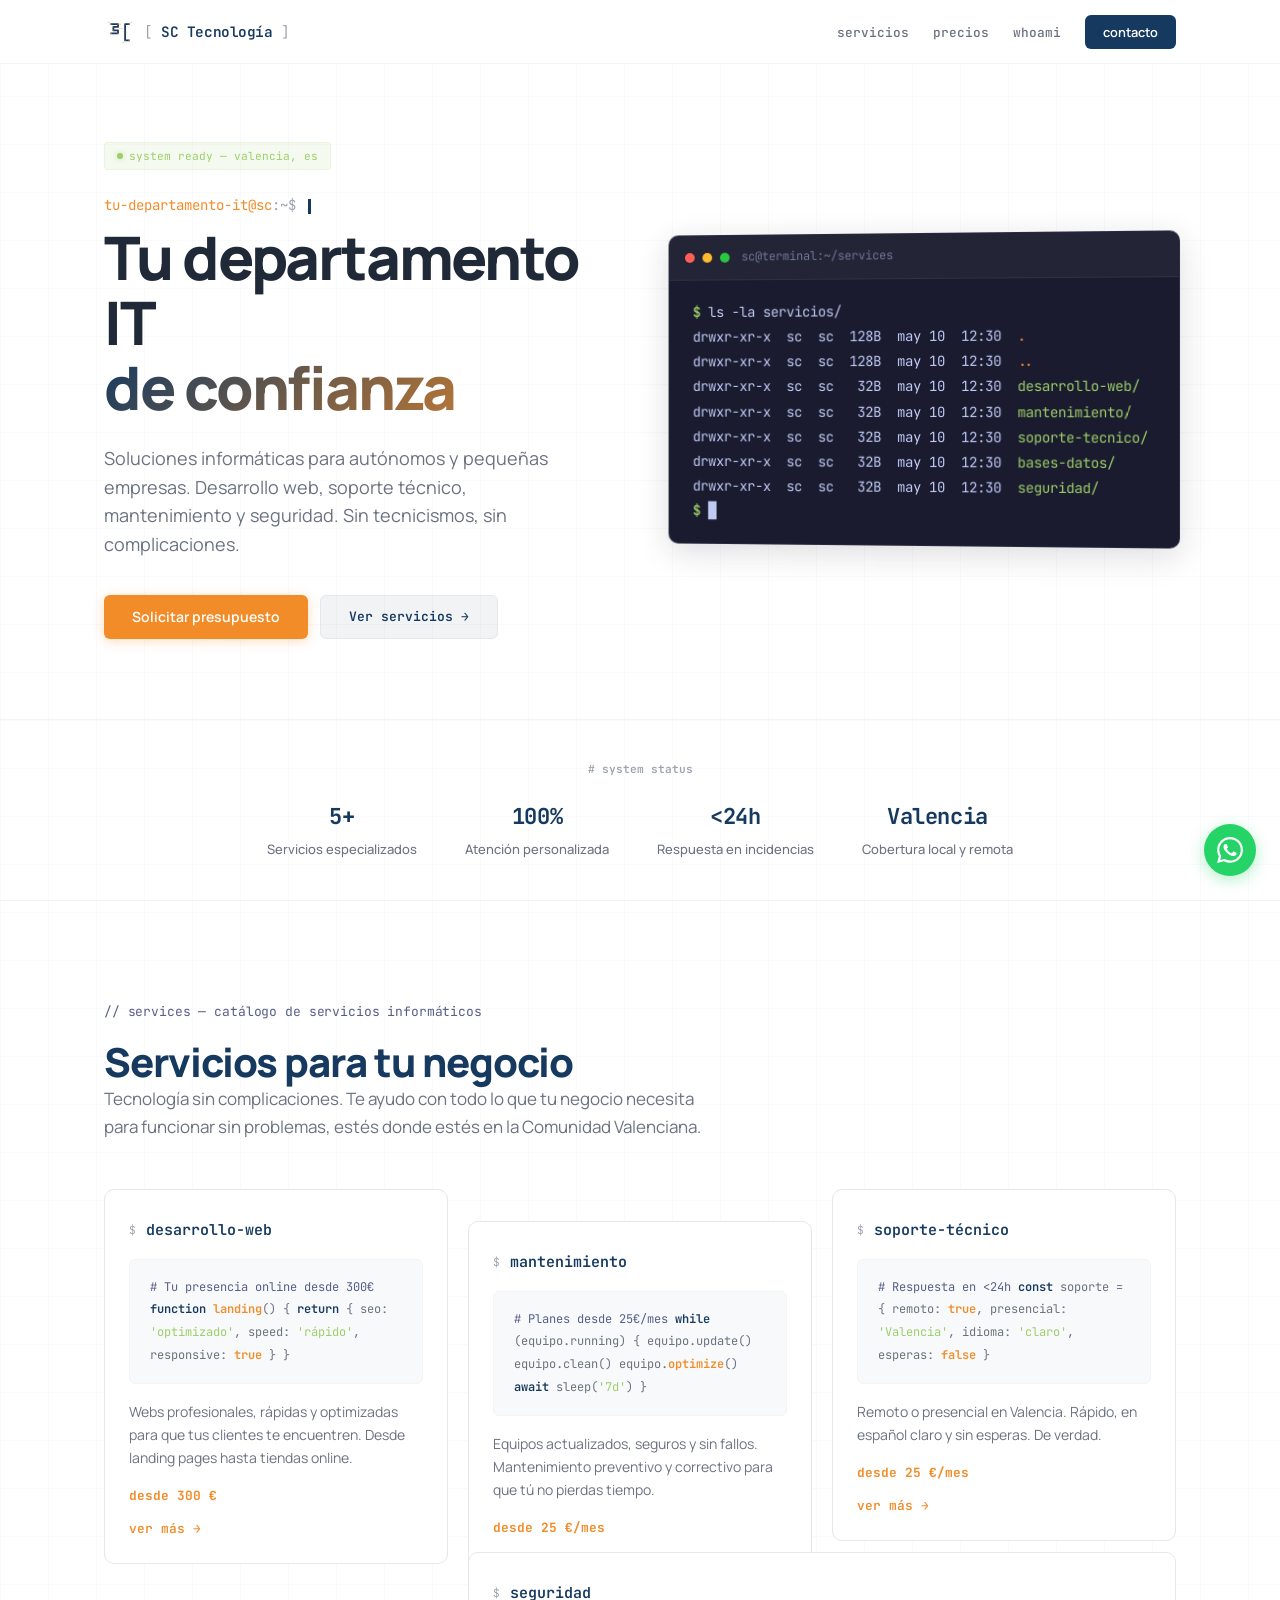
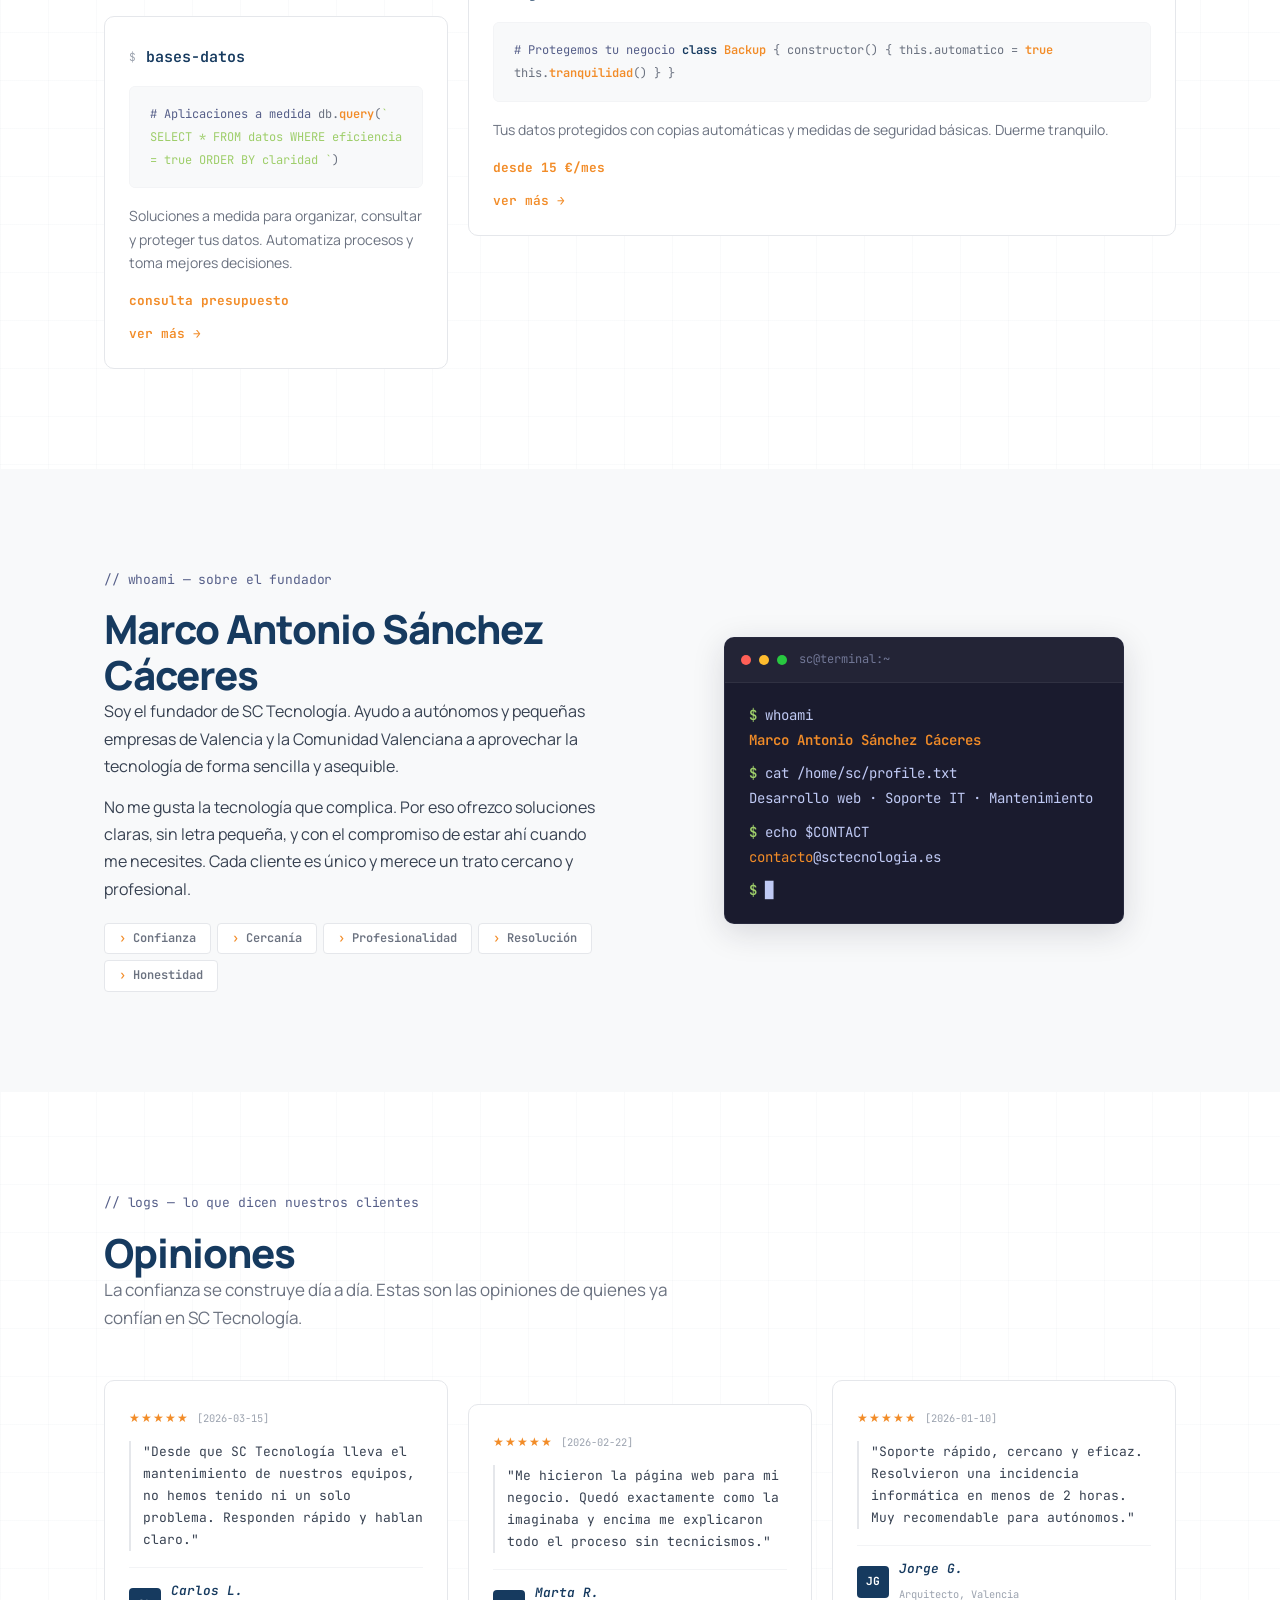
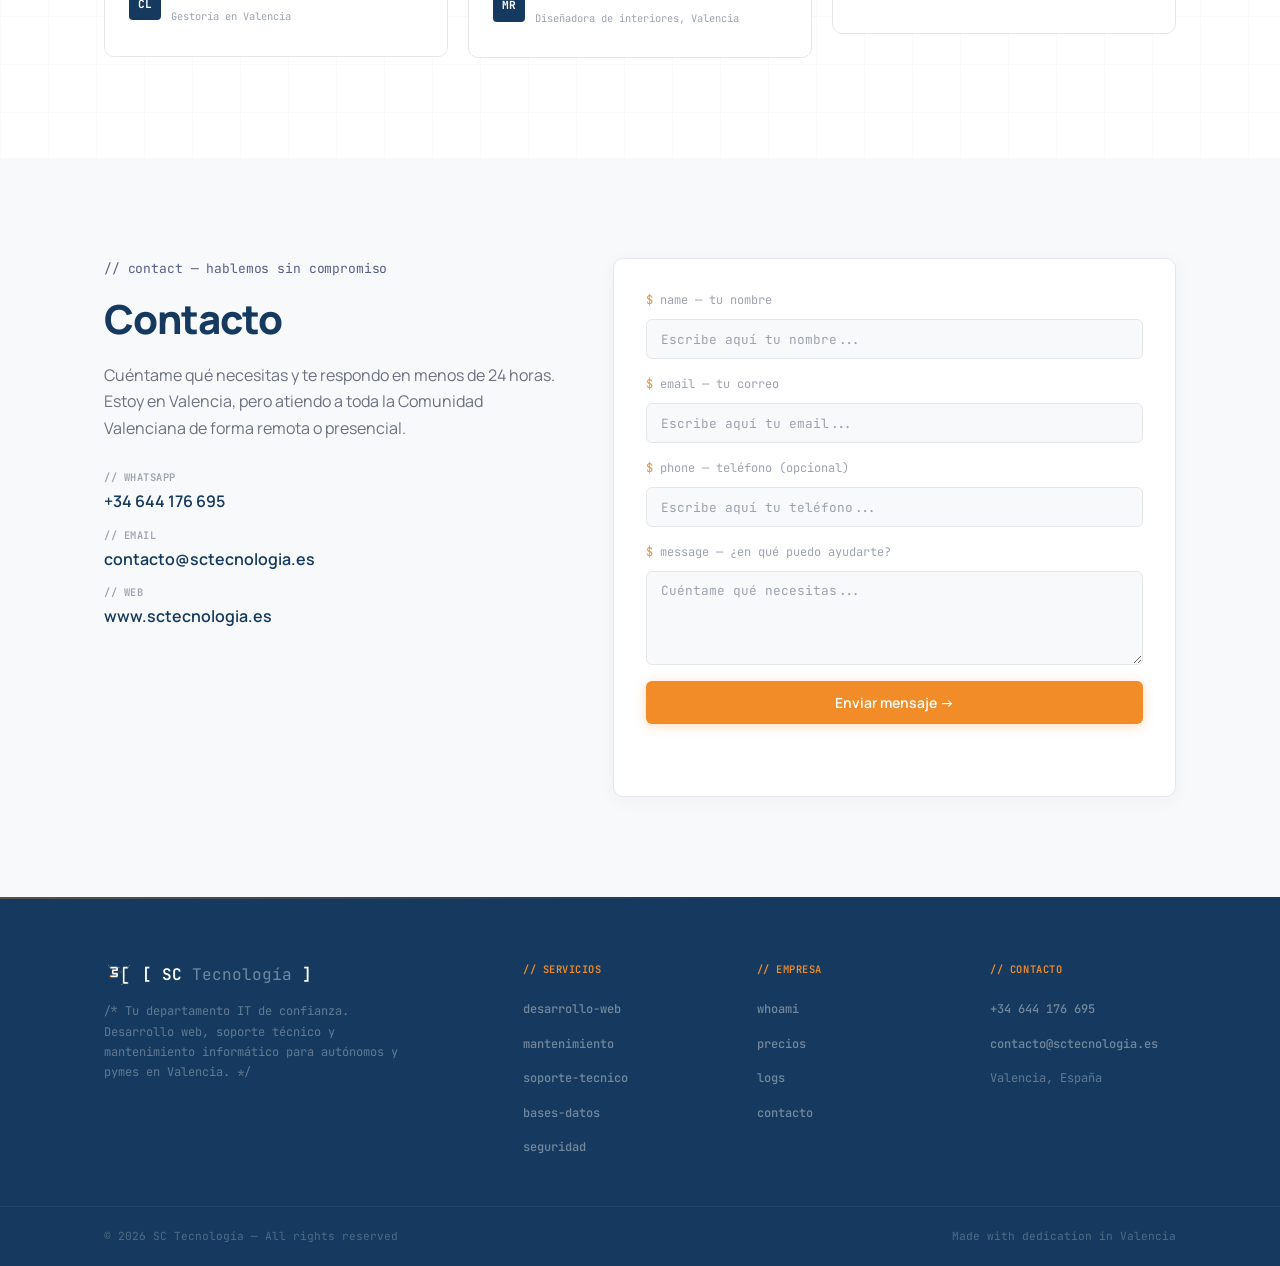
==== index.html @ ad3bc955 "Rediseño completo con estética Dev/Terminal: terminal windows, prompts, código en tarjetas, JetBrain" ====
<!DOCTYPE html>
<html lang="es">
<head>
  <meta charset="UTF-8">
  <meta name="viewport" content="width=device-width, initial-scale=1.0">
  <title>SC Tecnología — Tu departamento IT de confianza | Servicios informáticos para autónomos y pymes</title>
  <meta name="description" content="SC Tecnología: servicios informáticos para autónomos y pymes en Valencia. Desarrollo web, soporte técnico, mantenimiento informático y seguridad. Tu departamento IT de confianza.">
  <link rel="canonical" href="https://www.sctecnologia.es">

  <meta property="og:title" content="SC Tecnología — Tu departamento IT de confianza">
  <meta property="og:description" content="Servicios informáticos para autónomos y pymes en Valencia. Desarrollo web, soporte técnico, mantenimiento y seguridad.">
  <meta property="og:url" content="https://www.sctecnologia.es">
  <meta property="og:type" content="website">
  <meta property="og:locale" content="es_ES">

  <meta name="twitter:card" content="summary_large_image">
  <meta name="twitter:title" content="SC Tecnología — Tu departamento IT de confianza">
  <meta name="twitter:description" content="Servicios informáticos para autónomos y pymes en Valencia. Desarrollo web, soporte técnico, mantenimiento y seguridad.">

  <link rel="preconnect" href="https://fonts.googleapis.com">
  <link rel="preconnect" href="https://fonts.gstatic.com" crossorigin>
  <link href="https://fonts.googleapis.com/css2?family=JetBrains+Mono:wght@400;500;600;700&family=Manrope:wght@400;500;600;700;800&display=swap" rel="stylesheet">
  <link rel="icon" type="image/svg+xml" href="img/logo-icon.svg">
  <link rel="apple-touch-icon" href="img/logo-icon.svg">
  <link rel="stylesheet" href="styles.css">

  <script type="application/ld+json">
  {
    "@context": "https://schema.org",
    "@type": "LocalBusiness",
    "name": "SC Tecnología",
    "alternateName": "SC Tecnología — Tu departamento IT de confianza",
    "description": "Soluciones informáticas para autónomos y pequeñas empresas: desarrollo web, mantenimiento informático, soporte técnico, bases de datos y seguridad.",
    "url": "https://www.sctecnologia.es",
    "telephone": "+34644176695",
    "email": "contacto@sctecnologia.es",
    "image": "https://www.sctecnologia.es/img/logo.svg",
    "priceRange": "€€",
    "foundingDate": "2026",
    "founder": {
      "@type": "Person",
      "name": "Marco Antonio Sánchez Cáceres",
      "jobTitle": "Desarrollador web y consultor IT",
      "description": "Ayudo a autónomos y pequeñas empresas a aprovechar la tecnología de forma sencilla y asequible."
    },
    "address": {
      "@type": "PostalAddress",
      "addressLocality": "Valencia",
      "addressRegion": "Comunidad Valenciana",
      "addressCountry": "ES"
    },
    "areaServed": [
      { "@type": "City", "name": "Valencia" },
      { "@type": "State", "name": "Comunidad Valenciana" },
      { "@type": "Country", "name": "ES" }
    ],
    "contactPoint": [
      { "@type": "ContactPoint", "telephone": "+34644176695", "contactType": "customer service", "availableLanguage": ["Español"], "url": "https://wa.me/34644176695" },
      { "@type": "ContactPoint", "email": "contacto@sctecnologia.es", "contactType": "sales", "availableLanguage": ["Español"] }
    ],
    "hasOfferCatalog": {
      "@type": "OfferCatalog", "name": "Servicios informáticos",
      "itemListElement": [
        { "@type": "Offer", "itemOffered": { "@type": "Service", "name": "Desarrollo web", "description": "Webs profesionales, rápidas y a medida para autónomos y pymes.", "url": "https://www.sctecnologia.es/servicios/desarrollo-web/" } },
        { "@type": "Offer", "itemOffered": { "@type": "Service", "name": "Mantenimiento informático", "description": "Equipos actualizados, seguros y sin fallos. Mantenimiento preventivo y correctivo.", "url": "https://www.sctecnologia.es/servicios/mantenimiento-informatico/" } },
        { "@type": "Offer", "itemOffered": { "@type": "Service", "name": "Soporte técnico", "description": "Remoto o presencial en Valencia. Rápido, cercano y sin tecnicismos.", "url": "https://www.sctecnologia.es/servicios/soporte-tecnico/" } },
        { "@type": "Offer", "itemOffered": { "@type": "Service", "name": "Bases de datos y aplicaciones web", "description": "Soluciones a medida para gestionar tus datos de forma eficiente.", "url": "https://www.sctecnologia.es/servicios/bases-datos-aplicaciones/" } },
        { "@type": "Offer", "itemOffered": { "@type": "Service", "name": "Seguridad y copias de seguridad", "description": "Tus datos protegidos con copias automáticas y seguridad informática básica.", "url": "https://www.sctecnologia.es/servicios/seguridad-copias-seguridad/" } }
      ]
    },
    "sameAs": [ "https://wa.me/34644176695" ]
  }
  </script>
</head>
<body>

  <header class="header" role="banner">
    <div class="container header-inner">
      <a href="." class="logo" aria-label="SC Tecnología — Ir al inicio">
        <img src="img/logo-icon.svg" alt="" class="logo-img" aria-hidden="true">
        <span class="logo-text"><span class="logo-bracket">[</span> SC Tecnología <span class="logo-bracket">]</span></span>
      </a>
      <nav class="nav" id="nav" role="navigation" aria-label="Navegación principal">
        <ul class="nav-list">
          <li><a href="#servicios" class="nav-link">servicios</a></li>
          <li><a href="precios/" class="nav-link">precios</a></li>
          <li><a href="#sobre-mi" class="nav-link">whoami</a></li>
          <li><a href="#contacto" class="nav-link nav-cta">contacto</a></li>
        </ul>
      </nav>
      <button class="menu-toggle" id="menuToggle" aria-label="Abrir menú" aria-expanded="false">
        <span></span><span></span><span></span>
      </button>
    </div>
  </header>

  <main>
    <section class="hero" aria-labelledby="hero-title">
      <div class="container hero-inner">
        <div class="hero-content">
          <span class="hero-badge">system ready — valencia, es</span>
          <p class="hero-prompt"><span class="hero-prompt-path">tu-departamento-it@sc</span>:~$ <span class="hero-cursor"></span></p>
          <h1 class="hero-title" id="hero-title">
            <span class="hero-line">Tu departamento IT</span>
            <span class="hero-line hero-line--accent">de confianza</span>
          </h1>
          <p class="hero-subtitle">Soluciones informáticas para autónomos y pequeñas empresas. Desarrollo web, soporte técnico, mantenimiento y seguridad. Sin tecnicismos, sin complicaciones.</p>
          <div class="hero-actions">
            <a href="#contacto" class="btn btn-primary">Solicitar presupuesto</a>
            <a href="#servicios" class="btn btn-code">Ver servicios →</a>
          </div>
        </div>
        <div class="hero-terminal terminal-window" aria-hidden="true">
          <div class="terminal-header">
            <span class="terminal-dot terminal-dot--red"></span>
            <span class="terminal-dot terminal-dot--yellow"></span>
            <span class="terminal-dot terminal-dot--green"></span>
            <span class="terminal-title">sc@terminal:~/services</span>
          </div>
          <div class="terminal-body">
            <span class="terminal-line terminal-line--prompt">ls -la servicios/</span>
            <span class="terminal-line">drwxr-xr-x  sc  sc  128B  may 10  12:30  <span style="color:var(--color-accent)">.</span></span>
            <span class="terminal-line">drwxr-xr-x  sc  sc  128B  may 10  12:30  <span style="color:var(--color-accent)">..</span></span>
            <span class="terminal-line">drwxr-xr-x  sc  sc   32B  may 10  12:30  <span style="color:var(--color-terminal-green)">desarrollo-web/</span></span>
            <span class="terminal-line">drwxr-xr-x  sc  sc   32B  may 10  12:30  <span style="color:var(--color-terminal-green)">mantenimiento/</span></span>
            <span class="terminal-line">drwxr-xr-x  sc  sc   32B  may 10  12:30  <span style="color:var(--color-terminal-green)">soporte-tecnico/</span></span>
            <span class="terminal-line">drwxr-xr-x  sc  sc   32B  may 10  12:30  <span style="color:var(--color-terminal-green)">bases-datos/</span></span>
            <span class="terminal-line">drwxr-xr-x  sc  sc   32B  may 10  12:30  <span style="color:var(--color-terminal-green)">seguridad/</span></span>
            <span class="terminal-line terminal-line--prompt"><span class="terminal-cursor"></span></span>
          </div>
        </div>
      </div>
    </section>

    <section class="trusted" aria-label="Estadísticas de SC Tecnología">
      <div class="container">
        <p class="trusted-label">system status</p>
        <div class="trusted-grid">
          <div class="trusted-item">
            <span class="trusted-number">5+</span>
            <span class="trusted-text">Servicios especializados</span>
          </div>
          <div class="trusted-item">
            <span class="trusted-number">100%</span>
            <span class="trusted-text">Atención personalizada</span>
          </div>
          <div class="trusted-item">
            <span class="trusted-number">&lt;24h</span>
            <span class="trusted-text">Respuesta en incidencias</span>
          </div>
          <div class="trusted-item">
            <span class="trusted-number">Valencia</span>
            <span class="trusted-text">Cobertura local y remota</span>
          </div>
        </div>
      </div>
    </section>

    <section class="services" id="servicios" aria-labelledby="services-title">
      <div class="container">
        <div class="section-header">
          <span class="code-comment">services — catálogo de servicios informáticos</span>
          <h2 class="section-title" id="services-title">Servicios para tu negocio</h2>
          <p class="section-desc">Tecnología sin complicaciones. Te ayudo con todo lo que tu negocio necesita para funcionar sin problemas, estés donde estés en la Comunidad Valenciana.</p>
        </div>
        <div class="services-grid">

          <article class="service-card">
            <div class="service-header">
              <span class="service-prompt">$</span>
              <h3 class="service-title">desarrollo-web</h3>
            </div>
            <div class="service-code-block">
              <span class="cm"># Tu presencia online desde 300€</span>
              <span><span class="kw">function</span> <span class="hl">landing</span>() {</span>
              <span>  <span class="kw">return</span> {</span>
              <span>    seo: <span class="str">'optimizado'</span>,</span>
              <span>    speed: <span class="str">'rápido'</span>,</span>
              <span>    responsive: <span class="hl">true</span></span>
              <span>  }</span>
              <span>}</span>
            </div>
            <p class="service-desc">Webs profesionales, rápidas y optimizadas para que tus clientes te encuentren. Desde landing pages hasta tiendas online.</p>
            <p class="service-price">desde 300 €</p>
            <a href="servicios/desarrollo-web/" class="service-link">ver más →</a>
          </article>

          <article class="service-card">
            <div class="service-header">
              <span class="service-prompt">$</span>
              <h3 class="service-title">mantenimiento</h3>
            </div>
            <div class="service-code-block">
              <span class="cm"># Planes desde 25€/mes</span>
              <span><span class="kw">while</span> (equipo.running) {</span>
              <span>  equipo.update()</span>
              <span>  equipo.clean()</span>
              <span>  equipo.<span class="hl">optimize</span>()</span>
              <span>  <span class="kw">await</span> sleep(<span class="str">'7d'</span>)</span>
              <span>}</span>
            </div>
            <p class="service-desc">Equipos actualizados, seguros y sin fallos. Mantenimiento preventivo y correctivo para que tú no pierdas tiempo.</p>
            <p class="service-price">desde 25 €/mes</p>
            <a href="servicios/mantenimiento-informatico/" class="service-link">ver más →</a>
          </article>

          <article class="service-card">
            <div class="service-header">
              <span class="service-prompt">$</span>
              <h3 class="service-title">soporte-técnico</h3>
            </div>
            <div class="service-code-block">
              <span class="cm"># Respuesta en &lt;24h</span>
              <span><span class="kw">const</span> soporte = {</span>
              <span>  remoto: <span class="hl">true</span>,</span>
              <span>  presencial: <span class="str">'Valencia'</span>,</span>
              <span>  idioma: <span class="str">'claro'</span>,</span>
              <span>  esperas: <span class="hl">false</span></span>
              <span>}</span>
            </div>
            <p class="service-desc">Remoto o presencial en Valencia. Rápido, en español claro y sin esperas. De verdad.</p>
            <p class="service-price">desde 25 €/mes</p>
            <a href="servicios/soporte-tecnico/" class="service-link">ver más →</a>
          </article>

          <article class="service-card">
            <div class="service-header">
              <span class="service-prompt">$</span>
              <h3 class="service-title">bases-datos</h3>
            </div>
            <div class="service-code-block">
              <span class="cm"># Aplicaciones a medida</span>
              <span>db.<span class="hl">query</span>(<span class="str">`</span></span>
              <span><span class="str">  SELECT * FROM datos</span></span>
              <span><span class="str">  WHERE eficiencia = true</span></span>
              <span><span class="str">  ORDER BY claridad</span></span>
              <span><span class="str">`</span>)</span>
            </div>
            <p class="service-desc">Soluciones a medida para organizar, consultar y proteger tus datos. Automatiza procesos y toma mejores decisiones.</p>
            <p class="service-price">consulta presupuesto</p>
            <a href="servicios/bases-datos-aplicaciones/" class="service-link">ver más →</a>
          </article>

          <article class="service-card">
            <div class="service-header">
              <span class="service-prompt">$</span>
              <h3 class="service-title">seguridad</h3>
            </div>
            <div class="service-code-block">
              <span class="cm"># Protegemos tu negocio</span>
              <span><span class="kw">class</span> <span class="hl">Backup</span> {</span>
              <span>  constructor() {</span>
              <span>    this.automatico = <span class="hl">true</span></span>
              <span>    this.<span class="hl">tranquilidad</span>()</span>
              <span>  }</span>
              <span>}</span>
            </div>
            <p class="service-desc">Tus datos protegidos con copias automáticas y medidas de seguridad básicas. Duerme tranquilo.</p>
            <p class="service-price">desde 15 €/mes</p>
            <a href="servicios/seguridad-copias-seguridad/" class="service-link">ver más →</a>
          </article>

        </div>
      </div>
    </section>

    <section class="about" id="sobre-mi" aria-labelledby="about-title">
      <div class="container about-inner">
        <div class="about-content">
          <span class="code-comment">whoami — sobre el fundador</span>
          <h2 class="section-title" id="about-title">Marco Antonio Sánchez Cáceres</h2>
          <p class="about-text">
            Soy el fundador de SC Tecnología. Ayudo a autónomos y pequeñas empresas de Valencia y la Comunidad Valenciana a aprovechar la tecnología de forma sencilla y asequible.
          </p>
          <p class="about-text">
            No me gusta la tecnología que complica. Por eso ofrezco soluciones claras, sin letra pequeña, y con el compromiso de estar ahí cuando me necesites. Cada cliente es único y merece un trato cercano y profesional.
          </p>
          <ul class="about-values">
            <li>Confianza</li>
            <li>Cercanía</li>
            <li>Profesionalidad</li>
            <li>Resolución</li>
            <li>Honestidad</li>
          </ul>
        </div>
        <div class="about-terminal terminal-window" aria-hidden="true">
          <div class="terminal-header">
            <span class="terminal-dot terminal-dot--red"></span>
            <span class="terminal-dot terminal-dot--yellow"></span>
            <span class="terminal-dot terminal-dot--green"></span>
            <span class="terminal-title">sc@terminal:~</span>
          </div>
          <div class="terminal-body">
            <span class="terminal-line terminal-line--prompt">whoami</span>
            <span class="terminal-line terminal-line--highlight">Marco Antonio Sánchez Cáceres</span>
            <span class="terminal-line" style="margin-top:8px;"></span>
            <span class="terminal-line terminal-line--prompt">cat /home/sc/profile.txt</span>
            <span class="terminal-line">Desarrollo web · Soporte IT · Mantenimiento</span>
            <span class="terminal-line" style="margin-top:8px;"></span>
            <span class="terminal-line terminal-line--prompt">echo $CONTACT</span>
            <span class="terminal-line"><span style="color:var(--color-accent)">contacto</span>@sctecnologia.es</span>
            <span class="terminal-line" style="margin-top:8px;"></span>
            <span class="terminal-line terminal-line--prompt"><span class="terminal-cursor"></span></span>
          </div>
        </div>
      </div>
    </section>

    <section class="testimonios" id="testimonios" aria-labelledby="testimonios-title">
      <div class="container">
        <div class="section-header">
          <span class="code-comment">logs — lo que dicen nuestros clientes</span>
          <h2 class="section-title" id="testimonios-title">Opiniones</h2>
          <p class="section-desc">La confianza se construye día a día. Estas son las opiniones de quienes ya confían en SC Tecnología.</p>
        </div>
        <div class="testimonios-grid">
          <blockquote class="testimonio-card">
            <div class="testimonio-meta">
              <span class="testimonio-stars">★★★★★</span>
              <span class="testimonio-timestamp">[2026-03-15]</span>
            </div>
            <p class="testimonio-text">"Desde que SC Tecnología lleva el mantenimiento de nuestros equipos, no hemos tenido ni un solo problema. Responden rápido y hablan claro."</p>
            <footer class="testimonio-author">
              <div class="testimonio-avatar">CL</div>
              <div>
                <cite class="testimonio-name">Carlos L.</cite>
                <span class="testimonio-business">Gestoría en Valencia</span>
              </div>
            </footer>
          </blockquote>
          <blockquote class="testimonio-card">
            <div class="testimonio-meta">
              <span class="testimonio-stars">★★★★★</span>
              <span class="testimonio-timestamp">[2026-02-22]</span>
            </div>
            <p class="testimonio-text">"Me hicieron la página web para mi negocio. Quedó exactamente como la imaginaba y encima me explicaron todo el proceso sin tecnicismos."</p>
            <footer class="testimonio-author">
              <div class="testimonio-avatar">MR</div>
              <div>
                <cite class="testimonio-name">Marta R.</cite>
                <span class="testimonio-business">Diseñadora de interiores, Valencia</span>
              </div>
            </footer>
          </blockquote>
          <blockquote class="testimonio-card">
            <div class="testimonio-meta">
              <span class="testimonio-stars">★★★★★</span>
              <span class="testimonio-timestamp">[2026-01-10]</span>
            </div>
            <p class="testimonio-text">"Soporte rápido, cercano y eficaz. Resolvieron una incidencia informática en menos de 2 horas. Muy recomendable para autónomos."</p>
            <footer class="testimonio-author">
              <div class="testimonio-avatar">JG</div>
              <div>
                <cite class="testimonio-name">Jorge G.</cite>
                <span class="testimonio-business">Arquitecto, Valencia</span>
              </div>
            </footer>
          </blockquote>
        </div>
      </div>
    </section>

    <section class="contact" id="contacto" aria-labelledby="contact-title">
      <div class="container contact-inner">
        <div class="contact-info">
          <span class="code-comment">contact — hablemos sin compromiso</span>
          <h2 class="section-title" id="contact-title">Contacto</h2>
          <p class="contact-desc">Cuéntame qué necesitas y te respondo en menos de 24 horas. Estoy en Valencia, pero atiendo a toda la Comunidad Valenciana de forma remota o presencial.</p>
          <div class="contact-details">
            <div class="contact-detail-item">
              <strong>// whatsapp</strong>
              <a href="https://wa.me/34644176695" target="_blank" rel="noopener">+34 644 176 695</a>
            </div>
            <div class="contact-detail-item">
              <strong>// email</strong>
              <a href="mailto:contacto@sctecnologia.es">contacto@sctecnologia.es</a>
            </div>
            <div class="contact-detail-item">
              <strong>// web</strong>
              <a href="https://www.sctecnologia.es">www.sctecnologia.es</a>
            </div>
          </div>
        </div>
        <form class="contact-form" id="contactForm" aria-label="Formulario de contacto">
          <div class="form-group">
            <label for="name" class="form-label-code">name — tu nombre</label>
            <input type="text" id="name" name="name" required placeholder="Escribe aquí tu nombre..." autocomplete="name">
          </div>
          <div class="form-group">
            <label for="email" class="form-label-code">email — tu correo</label>
            <input type="email" id="email" name="email" required placeholder="Escribe aquí tu email..." autocomplete="email">
          </div>
          <div class="form-group">
            <label for="phone" class="form-label-code">phone — teléfono (opcional)</label>
            <input type="tel" id="phone" name="phone" placeholder="Escribe aquí tu teléfono..." autocomplete="tel">
          </div>
          <div class="form-group">
            <label for="message" class="form-label-code">message — ¿en qué puedo ayudarte?</label>
            <textarea id="message" name="message" rows="4" required placeholder="Cuéntame qué necesitas..."></textarea>
          </div>
          <button type="submit" class="btn btn-primary btn-block">Enviar mensaje →</button>
          <p class="form-feedback" id="formFeedback" aria-live="polite"></p>
        </form>
      </div>
    </section>
  </main>

  <footer class="footer" role="contentinfo">
    <div class="container">
      <div class="footer-grid">
        <div class="footer-brand">
          <a href="." class="footer-logo">
            <img src="img/logo-icon-white.svg" alt="SC Tecnología" class="footer-logo-img">
            <span>[ SC <span class="footer-logo-light">Tecnología</span> ]</span>
          </a>
          <p class="footer-desc">/* Tu departamento IT de confianza. Desarrollo web, soporte técnico y mantenimiento informático para autónomos y pymes en Valencia. */</p>
        </div>
        <div class="footer-links">
          <h4 class="footer-heading">// servicios</h4>
          <ul>
            <li><a href="servicios/desarrollo-web/">desarrollo-web</a></li>
            <li><a href="servicios/mantenimiento-informatico/">mantenimiento</a></li>
            <li><a href="servicios/soporte-tecnico/">soporte-tecnico</a></li>
            <li><a href="servicios/bases-datos-aplicaciones/">bases-datos</a></li>
            <li><a href="servicios/seguridad-copias-seguridad/">seguridad</a></li>
          </ul>
        </div>
        <div class="footer-links">
          <h4 class="footer-heading">// empresa</h4>
          <ul>
            <li><a href="#sobre-mi">whoami</a></li>
            <li><a href="precios/">precios</a></li>
            <li><a href="#testimonios">logs</a></li>
            <li><a href="#contacto">contacto</a></li>
          </ul>
        </div>
        <div class="footer-contact">
          <h4 class="footer-heading">// contacto</h4>
          <ul>
            <li><a href="https://wa.me/34644176695" target="_blank" rel="noopener">+34 644 176 695</a></li>
            <li><a href="mailto:contacto@sctecnologia.es">contacto@sctecnologia.es</a></li>
            <li><span>Valencia, España</span></li>
          </ul>
        </div>
      </div>
    </div>
    <div class="footer-bottom">
      <div class="container footer-bottom-inner">
        <p>© 2026 SC Tecnología — All rights reserved</p>
        <p class="footer-made">Made with dedication in Valencia</p>
      </div>
    </div>
  </footer>

  <a href="https://wa.me/34644176695" target="_blank" rel="noopener" class="whatsapp-float" aria-label="Abrir WhatsApp">
    <svg viewBox="0 0 24 24" fill="currentColor"><path d="M17.472 14.382c-.297-.149-1.758-.867-2.03-.967-.273-.099-.471-.148-.67.15-.197.297-.767.966-.94 1.164-.173.199-.347.223-.644.075-.297-.15-1.255-.463-2.39-1.475-.883-.788-1.48-1.761-1.653-2.059-.173-.297-.018-.458.13-.606.134-.133.298-.347.446-.52.149-.174.198-.298.298-.497.099-.198.05-.371-.025-.52-.075-.149-.669-1.612-.916-2.207-.242-.579-.487-.5-.669-.51-.173-.008-.371-.01-.57-.01-.198 0-.52.074-.792.372-.272.297-1.04 1.016-1.04 2.479 0 1.462 1.065 2.875 1.213 3.074.149.198 2.096 3.2 5.077 4.487.709.306 1.262.489 1.694.625.712.227 1.36.195 1.871.118.571-.085 1.758-.719 2.006-1.413.248-.694.248-1.289.173-1.413-.074-.124-.272-.198-.57-.347m-5.421 7.403h-.004a9.87 9.87 0 01-5.031-1.378l-.361-.214-3.741.982.998-3.648-.235-.374a9.86 9.86 0 01-1.51-5.26c.001-5.45 4.436-9.884 9.888-9.884 2.64 0 5.122 1.03 6.988 2.898a9.825 9.825 0 012.893 6.994c-.003 5.45-4.437 9.884-9.885 9.884m8.413-18.297A11.815 11.815 0 0012.05 0C5.495 0 .16 5.335.157 11.892c0 2.096.547 4.142 1.588 5.945L.057 24l6.305-1.654a11.882 11.882 0 005.683 1.448h.005c6.554 0 11.89-5.335 11.893-11.893a11.821 11.821 0 00-3.48-8.413z"/></svg>
  </a>

  <script src="script.js"></script>
</body>
</html>
---- styles.css ----
@layer reset, base, layout, components, utilities;

@layer reset {
  *, *::before, *::after { margin: 0; padding: 0; box-sizing: border-box; }
}

@layer base {
  :root {
    --color-primary: #163A5F;
    --color-primary-dark: #0F2A45;
    --color-accent: #F28C28;
    --color-accent-hover: #E07A14;
    --color-white: #FFFFFF;
    --color-gray-50: #F8F9FA;
    --color-gray-100: #F3F4F6;
    --color-gray-200: #E5E7EB;
    --color-gray-400: #9CA3AF;
    --color-gray-500: #6B7280;
    --color-gray-700: #374151;
    --color-gray-900: #1F2937;
    --color-whatsapp: #25D366;
    --color-terminal-bg: #1a1b2e;
    --color-terminal-text: #c0caf5;
    --color-terminal-green: #9ece6a;
    --color-terminal-red: #f7768e;
    --color-terminal-comment: #565f89;
    --font-family: 'Manrope', system-ui, -apple-system, sans-serif;
    --font-code: 'JetBrains Mono', 'Fira Code', 'Cascadia Code', monospace;
    --max-width: 1120px;
    --header-height: 64px;
    --radius-sm: 6px;
    --radius-md: 10px;
    --radius-lg: 14px;
  }

  html {
    scroll-behavior: smooth;
    scroll-padding-top: calc(var(--header-height) + 24px);
    @media (prefers-reduced-motion: reduce) { scroll-behavior: auto; }
  }

  body {
    font-family: var(--font-family);
    color: var(--color-gray-900);
    background: var(--color-white);
    line-height: 1.65;
    -webkit-font-smoothing: antialiased;
    -moz-osx-font-smoothing: grayscale;
    background-image:
      linear-gradient(rgba(22, 58, 95, 0.025) 1px, transparent 1px),
      linear-gradient(90deg, rgba(22, 58, 95, 0.025) 1px, transparent 1px);
    background-size: 48px 48px;
  }

  a { color: inherit; text-decoration: none; transition: color 0.2s ease; }
  img { max-width: 100%; display: block; }

  ::selection { background: var(--color-accent); color: var(--color-white); }
}

@layer layout {
  .container {
    width: 100%;
    max-width: var(--max-width);
    margin: 0 auto;
    padding: 0 24px;
  }

  @media (max-width: 480px) { .container { padding: 0 16px; } }
}

@layer components {
  /* ===================== CODE/TYPOGRAPHY ===================== */
  .code {
    font-family: var(--font-code);
    font-variant-ligatures: none;
  }

  .code-comment {
    font-family: var(--font-code);
    color: var(--color-terminal-comment);
    font-size: 0.8125rem;
    letter-spacing: -0.01em;
    display: block;
    margin-bottom: 16px;
    &::before { content: '// '; }
  }

  .code-prompt {
    font-family: var(--font-code);
    color: var(--color-accent);
    font-weight: 500;
    font-size: 0.9375rem;
  }

  .code-output {
    font-family: var(--font-code);
    color: var(--color-primary);
    font-size: 0.9375rem;
  }

  .terminal-window {
    background: var(--color-terminal-bg);
    border-radius: var(--radius-md);
    overflow: hidden;
    box-shadow: 0 8px 32px rgba(26, 27, 46, 0.15);
    border: 1px solid rgba(192, 202, 245, 0.08);
  }

  .terminal-header {
    display: flex;
    align-items: center;
    gap: 8px;
    padding: 12px 16px;
    background: rgba(255, 255, 255, 0.04);
    border-bottom: 1px solid rgba(255, 255, 255, 0.06);
  }

  .terminal-dot {
    width: 10px;
    height: 10px;
    border-radius: 50%;
    flex-shrink: 0;
  }
  .terminal-dot--red { background: #ff5f57; }
  .terminal-dot--yellow { background: #febc2e; }
  .terminal-dot--green { background: #28c840; }

  .terminal-title {
    font-family: var(--font-code);
    font-size: 0.75rem;
    color: rgba(192, 202, 245, 0.5);
    margin-left: 4px;
  }

  .terminal-body {
    padding: 20px 24px;
    font-family: var(--font-code);
    font-size: 0.875rem;
    line-height: 1.8;
    color: var(--color-terminal-text);
    overflow-x: auto;
  }

  .terminal-line {
    display: block;
    white-space: pre-wrap;
    word-break: break-word;
  }

  .terminal-line--prompt::before {
    content: '$ ';
    color: var(--color-terminal-green);
    font-weight: 600;
  }

  .terminal-line--output::before {
    content: '> ';
    color: var(--color-accent);
  }

  .terminal-line--comment {
    color: var(--color-terminal-comment);
    &::before { content: '# '; }
  }

  .terminal-line--highlight {
    color: var(--color-accent);
    font-weight: 600;
  }

  .terminal-cursor::after {
    content: '█';
    animation: blink 1s step-end infinite;
    color: var(--color-terminal-text);
  }

  @keyframes blink {
    0%, 100% { opacity: 1; }
    50% { opacity: 0; }
  }

  .section-header {
    margin-bottom: 48px;
    @media (max-width: 768px) { margin-bottom: 32px; }
  }

  .section-title {
    font-size: clamp(1.75rem, 4vw, 2.5rem);
    font-weight: 800;
    color: var(--color-primary);
    line-height: 1.15;
    letter-spacing: -0.025em;
  }

  .section-desc {
    font-size: 1.0625rem;
    color: var(--color-gray-500);
    max-width: 600px;
    line-height: 1.65;
  }

  .tag {
    display: inline-flex;
    align-items: center;
    gap: 6px;
    font-family: var(--font-code);
    font-size: 0.7rem;
    font-weight: 600;
    color: var(--color-accent);
    background: rgba(242, 140, 40, 0.08);
    padding: 4px 12px;
    border-radius: 4px;
    border: 1px solid rgba(242, 140, 40, 0.12);
    letter-spacing: 0.01em;
    margin-bottom: 16px;
    &::before { content: '◆'; font-size: 0.5rem; }
  }

  /* ===================== BUTTONS ===================== */
  .btn {
    display: inline-flex;
    align-items: center;
    justify-content: center;
    gap: 8px;
    padding: 12px 28px;
    border-radius: var(--radius-sm);
    font-family: var(--font-family);
    font-size: 0.875rem;
    font-weight: 600;
    border: none;
    cursor: pointer;
    transition: all 0.2s ease;
    line-height: 1.4;
  }

  .btn-primary {
    background: var(--color-accent);
    color: var(--color-white);
    box-shadow: 0 2px 12px rgba(242, 140, 40, 0.3);
    &:hover {
      background: var(--color-accent-hover);
      transform: translateY(-1px);
      box-shadow: 0 6px 20px rgba(242, 140, 40, 0.4);
    }
  }

  .btn-outline {
    background: transparent;
    color: var(--color-primary);
    border: 1.5px solid var(--color-primary);
    &:hover {
      background: var(--color-primary);
      color: var(--color-white);
    }
  }

  .btn-code {
    font-family: var(--font-code);
    font-size: 0.8125rem;
    background: rgba(22, 58, 95, 0.06);
    color: var(--color-primary);
    border: 1px solid var(--color-gray-200);
    &:hover {
      background: var(--color-primary);
      color: var(--color-white);
      border-color: var(--color-primary);
    }
  }

  .btn-block { width: 100%; }

  /* ===================== HEADER ===================== */
  .header {
    position: fixed;
    top: 0;
    left: 0;
    right: 0;
    height: var(--header-height);
    background: rgba(255, 255, 255, 0.95);
    backdrop-filter: blur(12px);
    -webkit-backdrop-filter: blur(12px);
    border-bottom: 1px solid var(--color-gray-100);
    z-index: 100;
  }

  .header-inner {
    display: flex;
    align-items: center;
    justify-content: space-between;
    height: 100%;
  }

  .logo {
    display: flex;
    align-items: center;
    gap: 10px;
    transition: opacity 0.3s ease;
    &:hover {
      .logo-img { transform: scale(1.05) rotate(-3deg); }
      .logo-bracket { color: var(--color-accent); }
    }
  }

  .logo-img {
    height: 30px;
    width: auto;
    display: block;
    flex-shrink: 0;
    transition: transform 0.4s ease;
  }

  .logo-text {
    font-family: var(--font-code);
    font-size: 0.9rem;
    font-weight: 600;
    color: var(--color-primary);
    letter-spacing: -0.03em;
  }

  .logo-bracket {
    color: var(--color-gray-400);
    font-weight: 400;
    transition: color 0.2s;
  }

  .nav-list {
    display: flex;
    gap: 24px;
    list-style: none;
    align-items: center;
  }

  .nav-link {
    font-family: var(--font-code);
    font-size: 0.8rem;
    font-weight: 500;
    color: var(--color-gray-500);
    transition: color 0.2s;
    padding: 4px 0;
    &:hover { color: var(--color-accent); }
  }

  .nav-link--active {
    color: var(--color-accent);
    &::before { content: '> '; }
  }

  .nav-cta {
    font-family: var(--font-family);
    background: var(--color-primary);
    color: var(--color-white) !important;
    padding: 8px 18px;
    border-radius: var(--radius-sm);
    font-size: 0.8rem;
    font-weight: 600;
    transition: background 0.2s;
    &:hover { background: var(--color-primary-dark); }
  }

  .menu-toggle {
    display: none;
    flex-direction: column;
    gap: 5px;
    background: none;
    border: none;
    cursor: pointer;
    padding: 4px;
    z-index: 110;
    span {
      display: block;
      width: 22px;
      height: 2px;
      background: var(--color-primary);
      border-radius: 2px;
      transition: all 0.3s ease;
    }
    &.active {
      span:nth-child(1) { transform: translateY(7px) rotate(45deg); }
      span:nth-child(2) { opacity: 0; }
      span:nth-child(3) { transform: translateY(-7px) rotate(-45deg); }
    }
  }

  /* ===================== HERO ===================== */
  .hero {
    padding: 140px 0 80px;
    position: relative;
    overflow: hidden;
  }

  .hero-inner {
    display: grid;
    grid-template-columns: 1fr 1fr;
    gap: 48px;
    align-items: center;
    position: relative;
    z-index: 1;
  }

  .hero-badge {
    display: inline-flex;
    align-items: center;
    gap: 6px;
    font-family: var(--font-code);
    font-size: 0.7rem;
    color: var(--color-terminal-green);
    background: rgba(158, 206, 106, 0.1);
    padding: 4px 12px;
    border-radius: 4px;
    border: 1px solid rgba(158, 206, 106, 0.15);
    margin-bottom: 24px;
    &::before {
      content: '';
      width: 6px;
      height: 6px;
      border-radius: 50%;
      background: var(--color-terminal-green);
      box-shadow: 0 0 6px rgba(158, 206, 106, 0.6);
      flex-shrink: 0;
    }
  }

  .hero-prompt {
    font-family: var(--font-code);
    font-size: 0.875rem;
    color: var(--color-gray-400);
    margin-bottom: 8px;
  }

  .hero-prompt-path {
    color: var(--color-accent);
  }

  .hero-title {
    font-size: clamp(2.5rem, 5.5vw, 3.75rem);
    font-weight: 800;
    line-height: 1.08;
    margin-bottom: 8px;
    letter-spacing: -0.035em;
  }

  .hero-line { display: block; }

  .hero-line--accent {
    background: linear-gradient(135deg, var(--color-primary) 0%, var(--color-accent) 100%);
    -webkit-background-clip: text;
    -webkit-text-fill-color: transparent;
    background-clip: text;
  }

  .hero-cursor {
    display: inline-block;
    width: 3px;
    height: 1.1em;
    background: var(--color-primary);
    margin-left: 4px;
    animation: blink 1s step-end infinite;
    vertical-align: text-bottom;
  }

  .hero-subtitle {
    font-size: 1.125rem;
    color: var(--color-gray-500);
    margin: 24px 0 36px;
    max-width: 480px;
    line-height: 1.6;
  }

  .hero-actions {
    display: flex;
    gap: 12px;
    flex-wrap: wrap;
  }

  .hero-terminal {
    width: 100%;
    max-width: 520px;
    margin-left: auto;
    transform: perspective(800px) rotateY(-3deg);
    transition: transform 0.5s ease;
    &:hover {
      transform: perspective(800px) rotateY(0deg);
    }
  }

  .hero-terminal .terminal-body {
    min-height: 220px;
  }

  /* ===================== TRUSTED ===================== */
  .trusted {
    padding: 40px 0;
    border-top: 1px solid var(--color-gray-100);
    border-bottom: 1px solid var(--color-gray-100);
  }

  .trusted-label {
    font-family: var(--font-code);
    font-size: 0.7rem;
    font-weight: 600;
    color: var(--color-gray-400);
    text-align: center;
    margin-bottom: 20px;
    &::before { content: '# '; }
  }

  .trusted-grid {
    display: flex;
    justify-content: center;
    gap: 48px;
    flex-wrap: wrap;
  }

  .trusted-item {
    display: flex;
    flex-direction: column;
    align-items: center;
    gap: 4px;
  }

  .trusted-number {
    font-family: var(--font-code);
    font-size: 1.375rem;
    font-weight: 700;
    color: var(--color-primary);
    letter-spacing: -0.02em;
  }

  .trusted-text {
    font-size: 0.8125rem;
    color: var(--color-gray-500);
    font-weight: 500;
  }

  /* ===================== SERVICES ===================== */
  .services {
    padding: 100px 0;
  }

  .services-grid {
    display: grid;
    grid-template-columns: repeat(3, 1fr);
    gap: 20px;
    align-items: start;
  }

  .service-card {
    background: var(--color-white);
    border: 1px solid var(--color-gray-200);
    border-radius: var(--radius-md);
    padding: 28px 24px 24px;
    transition: all 0.3s cubic-bezier(0.22, 1, 0.36, 1);
    position: relative;
    display: flex;
    flex-direction: column;
    position: relative;
    overflow: hidden;

    &::before {
      content: '';
      position: absolute;
      top: 0;
      left: 0;
      right: 0;
      height: 2px;
      background: linear-gradient(90deg, var(--color-accent), transparent);
      opacity: 0;
      transition: opacity 0.3s ease;
    }

    &:hover {
      border-color: var(--color-accent);
      box-shadow: 0 8px 32px rgba(22, 58, 95, 0.06);
      transform: translateY(-2px);
      &::before { opacity: 1; }
      .service-link { gap: 8px; }
    }
  }

  .service-card:nth-child(2) { margin-top: 32px; }
  .service-card:nth-child(5) { margin-top: -64px; grid-column: 2 / 4; }

  .service-header {
    display: flex;
    align-items: center;
    gap: 10px;
    margin-bottom: 16px;
  }

  .service-prompt {
    font-family: var(--font-code);
    font-size: 0.7rem;
    color: var(--color-gray-400);
  }

  .service-title {
    font-family: var(--font-code);
    font-size: 0.9375rem;
    font-weight: 600;
    color: var(--color-primary);
  }

  .service-desc {
    font-size: 0.875rem;
    color: var(--color-gray-500);
    line-height: 1.65;
    margin-bottom: 16px;
    flex: 1;
  }

  .service-features {
    list-style: none;
    display: flex;
    flex-direction: column;
    gap: 6px;
    margin-bottom: 16px;
  }

  .service-features li {
    font-family: var(--font-code);
    font-size: 0.75rem;
    color: var(--color-gray-400);
    padding-left: 16px;
    position: relative;
    &::before {
      content: '›';
      position: absolute;
      left: 0;
      color: var(--color-accent);
      font-weight: 700;
    }
  }

  .service-price {
    font-family: var(--font-code);
    font-size: 0.8rem;
    font-weight: 700;
    color: var(--color-accent);
    margin-bottom: 12px;
  }

  .service-link {
    font-family: var(--font-code);
    font-size: 0.8rem;
    font-weight: 600;
    color: var(--color-accent);
    display: inline-flex;
    align-items: center;
    gap: 6px;
    transition: gap 0.25s ease;
  }

  .service-code-block {
    background: var(--color-gray-50);
    border: 1px solid var(--color-gray-100);
    border-radius: var(--radius-sm);
    padding: 16px 20px;
    font-family: var(--font-code);
    font-size: 0.75rem;
    line-height: 1.9;
    color: var(--color-gray-500);
    margin-bottom: 16px;
    min-height: 80px;
  }

  .service-code-block .hl { color: var(--color-accent); font-weight: 600; }
  .service-code-block .cm { color: var(--color-terminal-comment); }
  .service-code-block .kw { color: var(--color-primary); font-weight: 600; }
  .service-code-block .str { color: var(--color-terminal-green); }

  /* ===================== ABOUT ===================== */
  .about {
    padding: 100px 0;
    background: var(--color-gray-50);
    position: relative;
    overflow: hidden;
  }

  .about-inner {
    display: grid;
    grid-template-columns: 1fr 1fr;
    gap: 64px;
    align-items: center;
    position: relative;
    z-index: 1;
  }

  .about-text {
    font-size: 1rem;
    color: var(--color-gray-700);
    margin-bottom: 14px;
    line-height: 1.7;
  }

  .about-values {
    display: flex;
    flex-wrap: wrap;
    gap: 6px;
    list-style: none;
    margin-top: 20px;
    li {
      font-family: var(--font-code);
      font-size: 0.75rem;
      font-weight: 600;
      color: var(--color-gray-500);
      background: var(--color-white);
      padding: 5px 14px;
      border-radius: 4px;
      border: 1px solid var(--color-gray-200);
      transition: all 0.2s;
      &::before { content: '› '; color: var(--color-accent); }
      &:hover { border-color: var(--color-accent); color: var(--color-accent); }
    }
  }

  .about-terminal {
    width: 100%;
    max-width: 400px;
    margin: 0 auto;
  }

  .about-terminal .terminal-body {
    min-height: 240px;
  }

  .about-avatar-terminal {
    display: inline-block;
    width: 36px;
    height: 36px;
    border-radius: 4px;
    background: linear-gradient(135deg, var(--color-primary), var(--color-accent));
    color: var(--color-white);
    font-size: 0.8125rem;
    font-weight: 700;
    display: inline-flex;
    align-items: center;
    justify-content: center;
    margin-right: 8px;
    vertical-align: middle;
  }

  /* ===================== TESTIMONIOS ===================== */
  .testimonios {
    padding: 100px 0;
  }

  .testimonios-grid {
    display: grid;
    grid-template-columns: repeat(3, 1fr);
    gap: 20px;
    align-items: start;
  }

  .testimonio-card {
    background: var(--color-white);
    border: 1px solid var(--color-gray-200);
    border-radius: var(--radius-md);
    padding: 28px 24px;
    transition: all 0.3s ease;
    &:hover {
      border-color: var(--color-accent);
      box-shadow: 0 8px 24px rgba(22, 58, 95, 0.04);
      transform: translateY(-2px);
    }
  }

  .testimonio-card:nth-child(2) { margin-top: 24px; }

  .testimonio-meta {
    display: flex;
    align-items: center;
    gap: 8px;
    margin-bottom: 12px;
  }

  .testimonio-stars {
    font-family: var(--font-code);
    font-size: 0.75rem;
    color: var(--color-accent);
    letter-spacing: 1px;
  }

  .testimonio-timestamp {
    font-family: var(--font-code);
    font-size: 0.65rem;
    color: var(--color-gray-400);
  }

  .testimonio-text {
    font-family: var(--font-code);
    font-size: 0.8125rem;
    color: var(--color-gray-700);
    line-height: 1.7;
    margin-bottom: 16px;
    padding-left: 12px;
    border-left: 2px solid var(--color-gray-200);
  }

  .testimonio-author {
    display: flex;
    align-items: center;
    gap: 10px;
    padding-top: 12px;
    border-top: 1px solid var(--color-gray-100);
  }

  .testimonio-avatar {
    width: 32px;
    height: 32px;
    border-radius: 4px;
    background: var(--color-primary);
    color: var(--color-white);
    font-family: var(--font-code);
    font-size: 0.7rem;
    font-weight: 700;
    display: flex;
    align-items: center;
    justify-content: center;
    flex-shrink: 0;
  }

  .testimonio-name {
    font-family: var(--font-code);
    font-size: 0.8rem;
    font-weight: 600;
    color: var(--color-primary);
    display: block;
  }

  .testimonio-business {
    font-family: var(--font-code);
    font-size: 0.65rem;
    color: var(--color-gray-400);
  }

  /* ===================== CONTACT ===================== */
  .contact {
    padding: 100px 0;
    background: var(--color-gray-50);
  }

  .contact-inner {
    display: grid;
    grid-template-columns: 0.9fr 1.1fr;
    gap: 48px;
    align-items: start;
  }

  .contact-desc {
    font-size: 1rem;
    color: var(--color-gray-500);
    margin: 20px 0 28px;
    line-height: 1.65;
  }

  .contact-details {
    display: flex;
    flex-direction: column;
    gap: 12px;
  }

  .contact-detail-item {
    display: flex;
    flex-direction: column;
    gap: 2px;
    strong {
      font-family: var(--font-code);
      font-size: 0.65rem;
      font-weight: 600;
      text-transform: uppercase;
      letter-spacing: 0.05em;
      color: var(--color-gray-400);
    }
    a {
      font-size: 1rem;
      font-weight: 600;
      color: var(--color-primary);
      &:hover { color: var(--color-accent); }
    }
  }

  .contact-form {
    display: flex;
    flex-direction: column;
    gap: 16px;
    background: var(--color-white);
    padding: 32px;
    border-radius: var(--radius-md);
    border: 1px solid var(--color-gray-200);
    box-shadow: 0 4px 20px rgba(22, 58, 95, 0.04);
    position: relative;
  }

  .form-label-code {
    font-family: var(--font-code);
    font-size: 0.75rem;
    color: var(--color-gray-400);
    display: block;
    margin-bottom: 4px;
    &::before {
      content: '$ ';
      color: var(--color-accent);
    }
  }

  .form-group {
    display: flex;
    flex-direction: column;
    gap: 4px;
    input, textarea {
      padding: 10px 14px;
      border: 1px solid var(--color-gray-200);
      border-radius: var(--radius-sm);
      font-family: var(--font-code);
      font-size: 0.875rem;
      color: var(--color-gray-900);
      background: var(--color-gray-50);
      transition: border-color 0.2s, box-shadow 0.2s;
      &:focus {
        outline: none;
        border-color: var(--color-accent);
        box-shadow: 0 0 0 3px rgba(242, 140, 40, 0.1);
        background: var(--color-white);
      }
      &::placeholder {
        font-family: var(--font-code);
        color: var(--color-gray-400);
        font-size: 0.8rem;
      }
    }
    textarea { resize: vertical; }
  }

  .form-feedback {
    font-size: 0.8125rem;
    font-family: var(--font-code);
    text-align: center;
    min-height: 24px;
    transition: opacity 0.3s;
    &.success { color: var(--color-terminal-green); }
    &.error { color: var(--color-terminal-red); }
  }

  /* ===================== FOOTER ===================== */
  .footer {
    background: var(--color-primary);
    color: rgba(255, 255, 255, 0.8);
    position: relative;
  }

  .footer::before {
    content: '';
    position: absolute;
    top: 0;
    left: 0;
    right: 0;
    height: 2px;
    background: linear-gradient(90deg, var(--color-accent), transparent 60%);
    opacity: 0.3;
    z-index: 2;
  }

  .footer-grid {
    display: grid;
    grid-template-columns: 2fr 1fr 1fr 1fr;
    gap: 48px;
    padding: 64px 0 48px;
    position: relative;
    z-index: 1;
  }

  .footer-logo {
    display: flex;
    align-items: center;
    gap: 10px;
    font-family: var(--font-code);
    font-size: 1rem;
    font-weight: 600;
    color: var(--color-white);
    transition: opacity 0.3s ease;
    &:hover { opacity: 0.85; }
  }

  .footer-logo-img { width: 28px; height: 28px; display: block; flex-shrink: 0; }
  .footer-logo-light { font-weight: 400; color: rgba(255, 255, 255, 0.4); }

  .footer-desc {
    font-family: var(--font-code);
    font-size: 0.75rem;
    line-height: 1.7;
    opacity: 0.4;
    margin-top: 12px;
    max-width: 320px;
  }

  .footer-heading {
    font-family: var(--font-code);
    font-size: 0.65rem;
    font-weight: 600;
    text-transform: uppercase;
    letter-spacing: 0.05em;
    color: var(--color-accent);
    margin-bottom: 16px;
  }

  .footer-links ul, .footer-contact ul {
    list-style: none;
    display: flex;
    flex-direction: column;
    gap: 8px;
  }

  .footer-links a, .footer-contact a {
    font-family: var(--font-code);
    font-size: 0.75rem;
    font-weight: 500;
    color: rgba(255, 255, 255, 0.4);
    transition: color 0.2s;
    &:hover { color: var(--color-accent); }
  }

  .footer-contact span { font-family: var(--font-code); font-size: 0.75rem; opacity: 0.4; }

  .footer-bottom {
    border-top: 1px solid rgba(255, 255, 255, 0.06);
    padding: 20px 0;
    position: relative;
    z-index: 1;
  }

  .footer-bottom-inner {
    display: flex;
    justify-content: space-between;
    align-items: center;
    font-family: var(--font-code);
    font-size: 0.7rem;
    opacity: 0.3;
  }

  .footer-made { font-style: normal; }

  /* ===================== WHATSAPP ===================== */
  .whatsapp-float {
    position: fixed;
    bottom: 24px;
    right: 24px;
    width: 52px;
    height: 52px;
    background: var(--color-whatsapp);
    color: var(--color-white);
    border-radius: 50%;
    display: flex;
    align-items: center;
    justify-content: center;
    z-index: 99;
    box-shadow: 0 4px 16px rgba(37, 211, 102, 0.35);
    transition: all 0.25s ease;
    &:hover {
      transform: scale(1.1) rotate(-5deg);
      box-shadow: 0 6px 24px rgba(37, 211, 102, 0.5);
      color: var(--color-white);
    }
    svg { width: 26px; height: 26px; }
  }

  /* ===================== SERVICE PAGES ===================== */
  .service-page { padding: 120px 0 80px; position: relative; }
  .service-page h1 { font-family: var(--font-code); font-size: clamp(1.75rem, 3.5vw, 2.5rem); font-weight: 700; color: var(--color-primary); letter-spacing: -0.02em; margin-bottom: 16px; }
  .service-page .lead { font-family: var(--font-code); font-size: 0.9375rem; color: var(--color-gray-500); max-width: 640px; line-height: 1.65; margin-bottom: 40px; }
  .service-content { max-width: 720px; }
  .service-content h2 { font-family: var(--font-code); font-size: 1.25rem; font-weight: 600; color: var(--color-primary); margin-top: 48px; margin-bottom: 16px; }
  .service-content h2::before { content: '## '; color: var(--color-accent); }
  .service-content p { font-size: 1rem; color: var(--color-gray-700); line-height: 1.7; margin-bottom: 16px; }
  .service-content ul { list-style: none; padding: 0; margin-bottom: 24px; }
  .service-content ul li { font-family: var(--font-code); font-size: 0.875rem; color: var(--color-gray-700); padding: 6px 0 6px 20px; position: relative; line-height: 1.6; }
  .service-content ul li::before { content: '›'; position: absolute; left: 0; color: var(--color-accent); font-weight: 700; }
  .back-link { display: inline-flex; align-items: center; gap: 6px; font-family: var(--font-code); font-size: 0.75rem; font-weight: 600; color: var(--color-gray-400); margin-bottom: 28px; transition: color 0.2s; }
  .back-link:hover { color: var(--color-accent); }
}

@layer utilities {
  @media (max-width: 1024px) {
    .services-grid { grid-template-columns: repeat(2, 1fr); }
    .service-card:nth-child(5) { margin-top: 0; grid-column: auto; }
    .testimonios-grid { grid-template-columns: repeat(2, 1fr); }
    .footer-grid { grid-template-columns: 1fr 1fr; gap: 40px; }
  }

  @media (max-width: 768px) {
    .hero { padding: 120px 0 60px; }
    .hero-inner { grid-template-columns: 1fr; gap: 40px; }
    .hero-terminal { margin-left: 0; transform: none; max-width: 100%; &:hover { transform: none; } }
    .hero-subtitle { max-width: 100%; }
    .hero-actions { flex-direction: column; }
    .hero-actions .btn { width: 100%; text-align: center; }

    .trusted-grid { gap: 24px; }
    .services { padding: 60px 0; }
    .services-grid { grid-template-columns: 1fr; }
    .service-card:nth-child(2) { margin-top: 0; }
    .service-card:nth-child(5) { margin-top: 0; grid-column: auto; }

    .about { padding: 60px 0; }
    .about-inner { grid-template-columns: 1fr; gap: 48px; }
    .about-terminal { max-width: 100%; }

    .testimonios { padding: 60px 0; }
    .testimonios-grid { grid-template-columns: 1fr; }
    .testimonio-card:nth-child(2) { margin-top: 0; }

    .contact { padding: 60px 0; }
    .contact-inner { grid-template-columns: 1fr; gap: 32px; }
    .contact-form { padding: 24px; }

    .nav {
      position: fixed;
      top: var(--header-height);
      left: 0;
      right: 0;
      background: rgba(255, 255, 255, 0.98);
      backdrop-filter: blur(12px);
      border-bottom: 1px solid var(--color-gray-100);
      padding: 20px 24px;
      transform: translateY(-100%);
      opacity: 0;
      pointer-events: none;
      transition: all 0.35s ease;
      &.open {
        transform: translateY(0);
        opacity: 1;
        pointer-events: auto;
      }
    }
    .nav-list { flex-direction: column; gap: 16px; align-items: stretch; }
    .nav-link { font-size: 0.875rem; }
    .nav-cta { text-align: center; padding: 10px 20px; }
    .menu-toggle { display: flex; }

    .footer-grid { grid-template-columns: 1fr; gap: 32px; padding: 40px 0 32px; }
    .footer-desc { max-width: 100%; }
    .footer-bottom-inner { flex-direction: column; gap: 4px; text-align: center; }
  }

  @media (max-width: 480px) {
    .btn { padding: 10px 22px; font-size: 0.8125rem; }
    .whatsapp-float { bottom: 16px; right: 16px; width: 44px; height: 44px; svg { width: 22px; height: 22px; } }
    .container { padding: 0 14px; }
  }
}
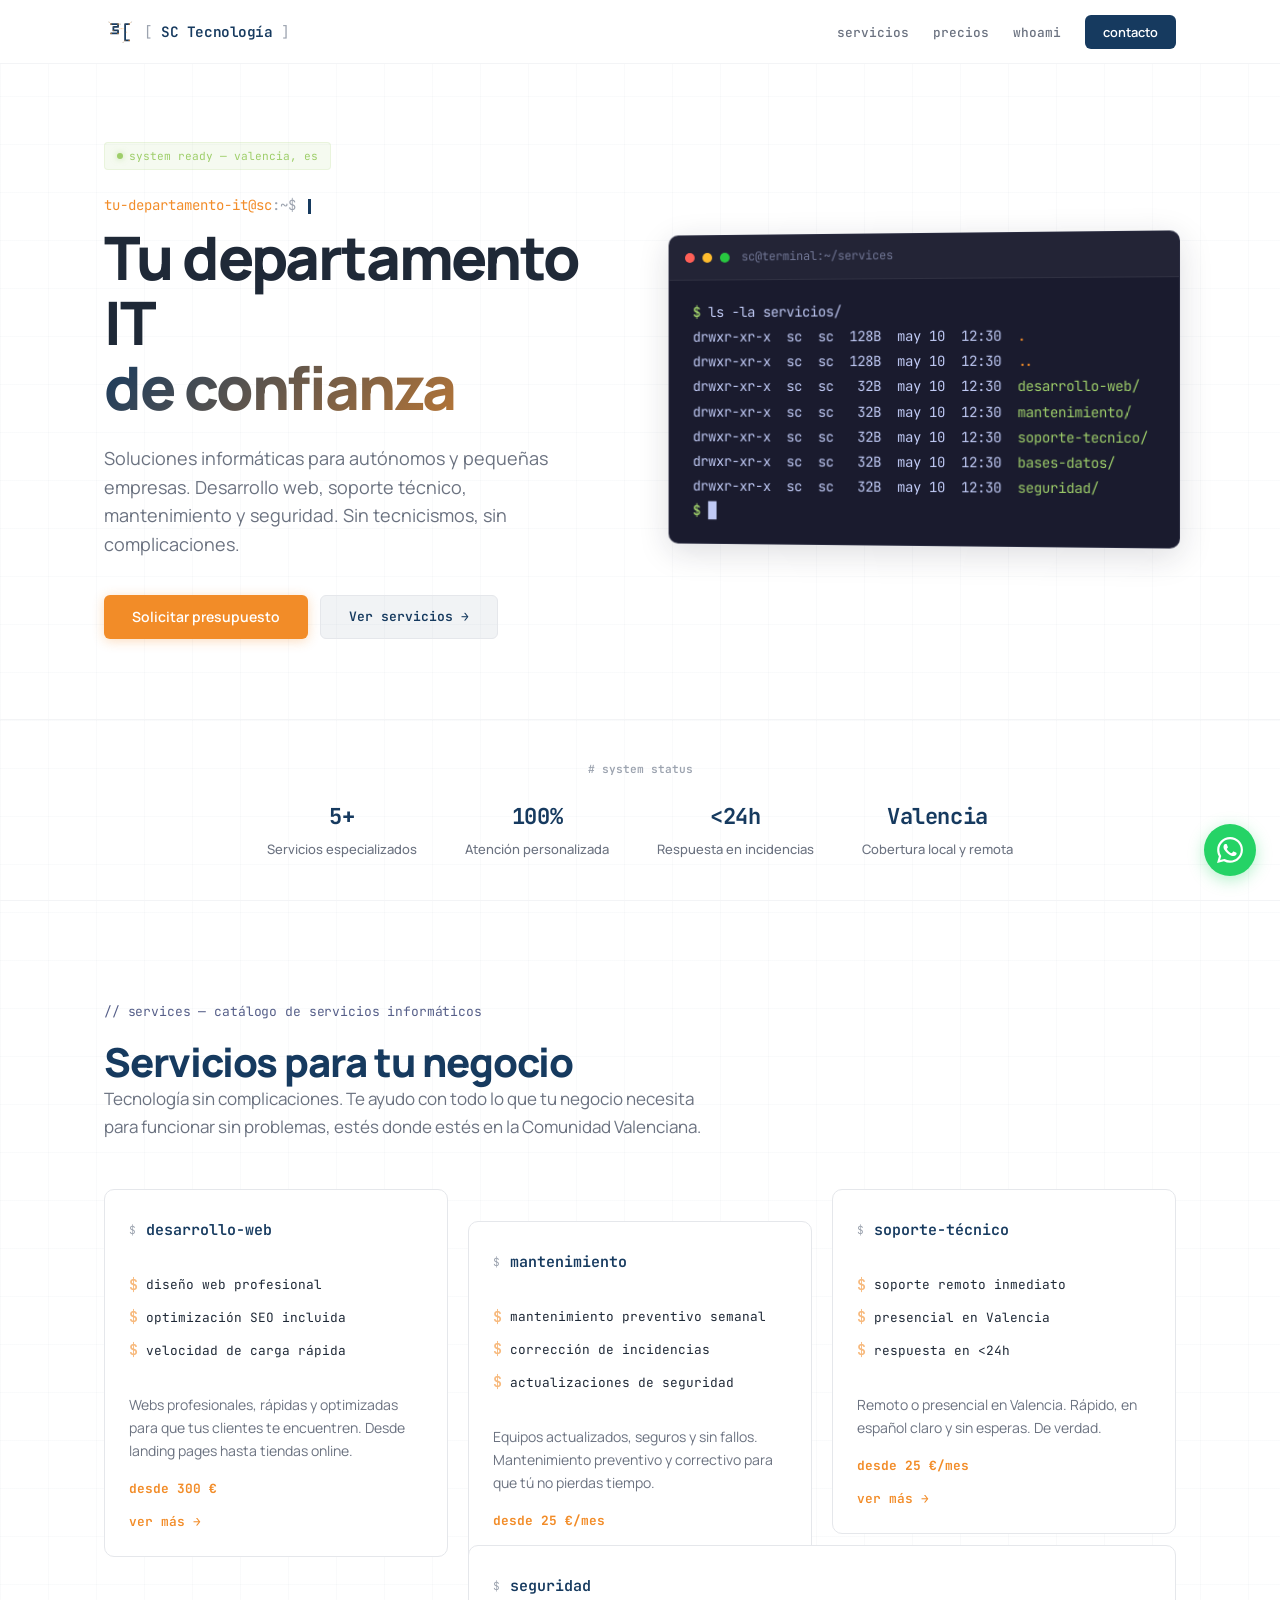
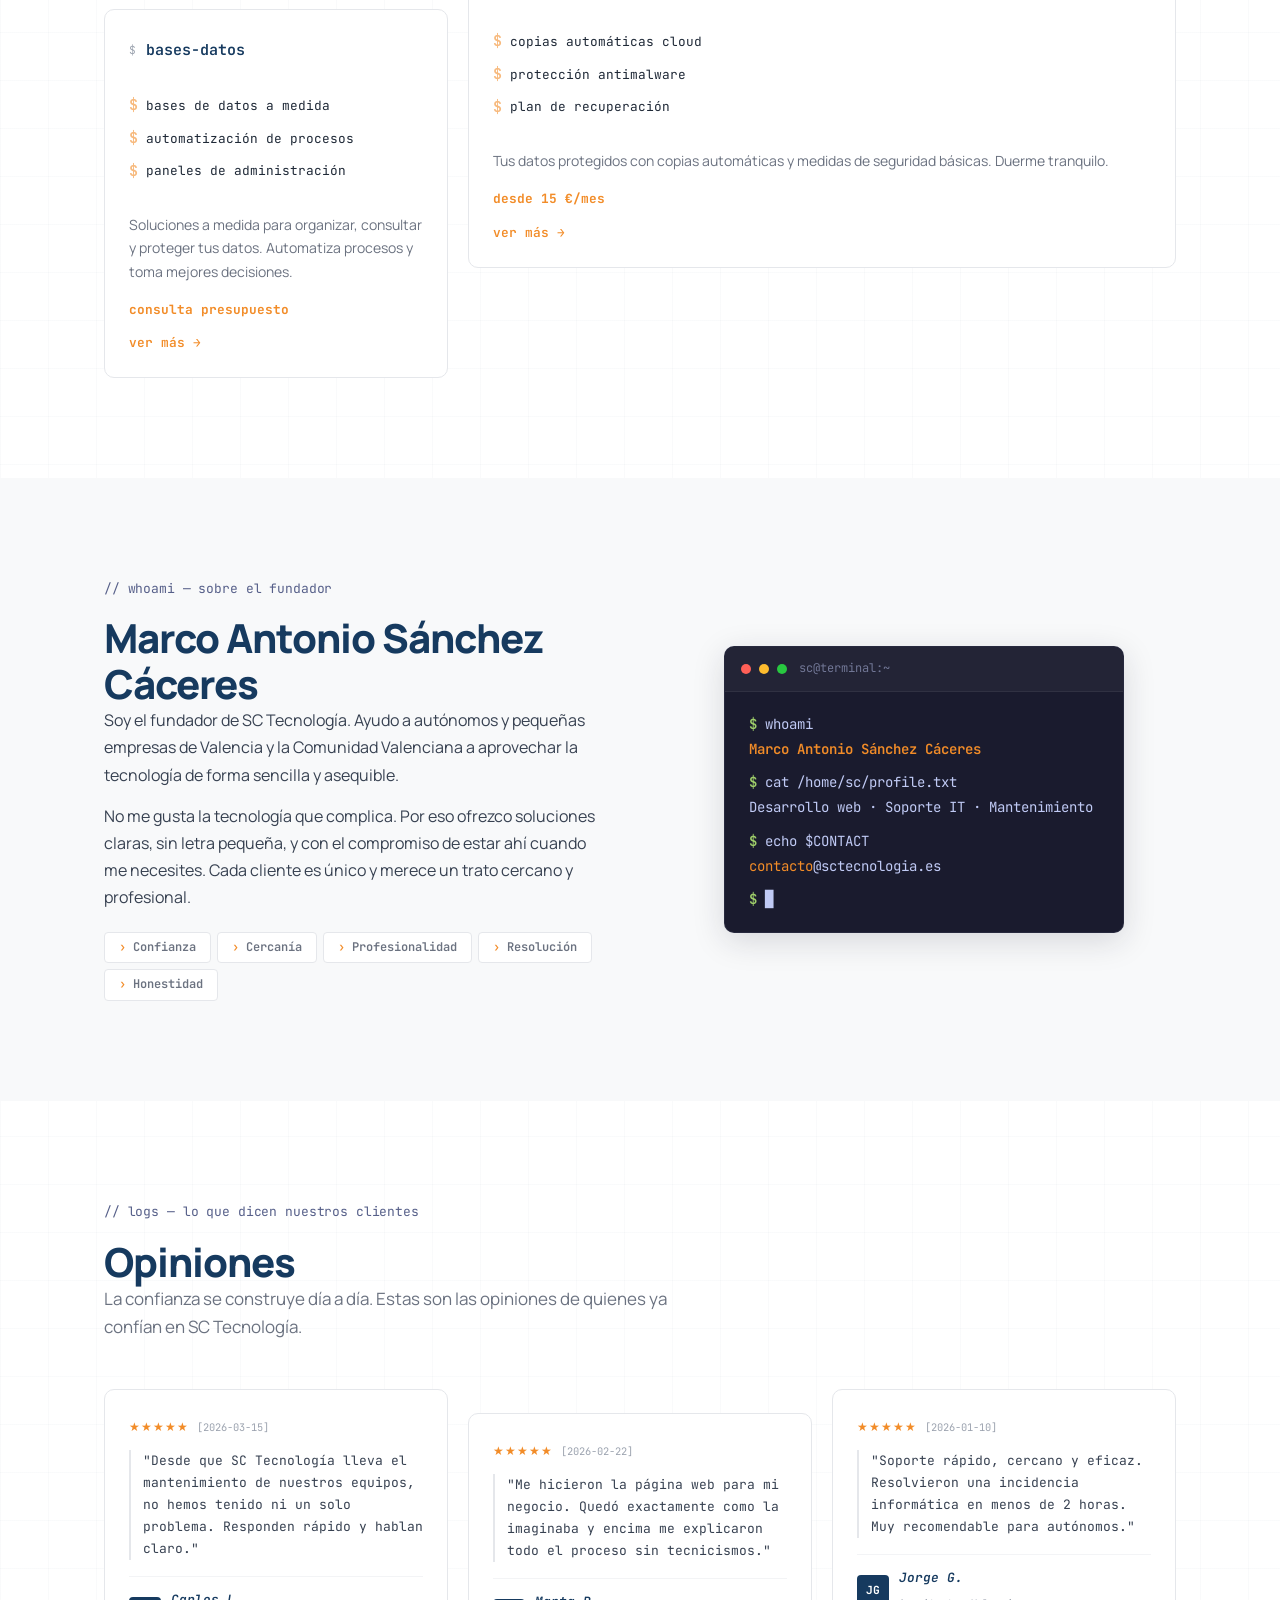
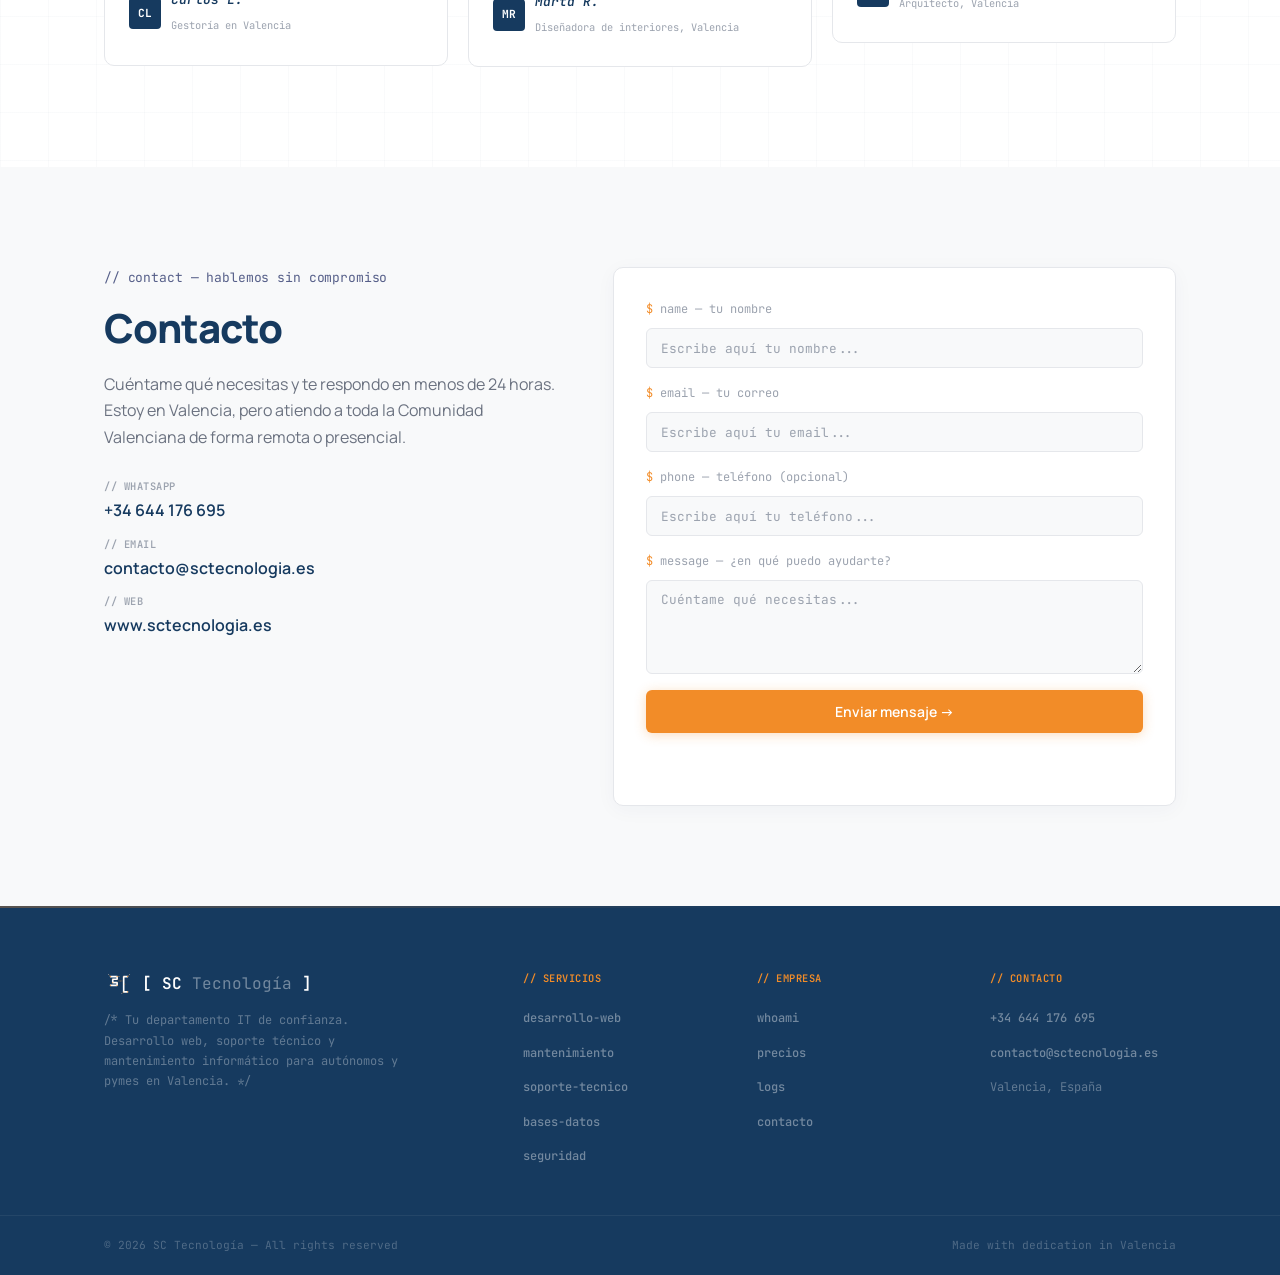
==== commit 6ada5dc5: "Suavizado: reemplazados code blocks por features con prompt $" ====
--- a/index.html
+++ b/index.html
@@ -170,16 +170,11 @@
               <span class="service-prompt">$</span>
               <h3 class="service-title">desarrollo-web</h3>
             </div>
-            <div class="service-code-block">
-              <span class="cm"># Tu presencia online desde 300€</span>
-              <span><span class="kw">function</span> <span class="hl">landing</span>() {</span>
-              <span>  <span class="kw">return</span> {</span>
-              <span>    seo: <span class="str">'optimizado'</span>,</span>
-              <span>    speed: <span class="str">'rápido'</span>,</span>
-              <span>    responsive: <span class="hl">true</span></span>
-              <span>  }</span>
-              <span>}</span>
-            </div>
+            <ul class="service-features">
+              <li><span class="code-prompt">$</span> diseño web profesional</li>
+              <li><span class="code-prompt">$</span> optimización SEO incluida</li>
+              <li><span class="code-prompt">$</span> velocidad de carga rápida</li>
+            </ul>
             <p class="service-desc">Webs profesionales, rápidas y optimizadas para que tus clientes te encuentren. Desde landing pages hasta tiendas online.</p>
             <p class="service-price">desde 300 €</p>
             <a href="servicios/desarrollo-web/" class="service-link">ver más →</a>
@@ -190,15 +185,11 @@
               <span class="service-prompt">$</span>
               <h3 class="service-title">mantenimiento</h3>
             </div>
-            <div class="service-code-block">
-              <span class="cm"># Planes desde 25€/mes</span>
-              <span><span class="kw">while</span> (equipo.running) {</span>
-              <span>  equipo.update()</span>
-              <span>  equipo.clean()</span>
-              <span>  equipo.<span class="hl">optimize</span>()</span>
-              <span>  <span class="kw">await</span> sleep(<span class="str">'7d'</span>)</span>
-              <span>}</span>
-            </div>
+            <ul class="service-features">
+              <li><span class="code-prompt">$</span> mantenimiento preventivo semanal</li>
+              <li><span class="code-prompt">$</span> corrección de incidencias</li>
+              <li><span class="code-prompt">$</span> actualizaciones de seguridad</li>
+            </ul>
             <p class="service-desc">Equipos actualizados, seguros y sin fallos. Mantenimiento preventivo y correctivo para que tú no pierdas tiempo.</p>
             <p class="service-price">desde 25 €/mes</p>
             <a href="servicios/mantenimiento-informatico/" class="service-link">ver más →</a>
@@ -209,15 +200,11 @@
               <span class="service-prompt">$</span>
               <h3 class="service-title">soporte-técnico</h3>
             </div>
-            <div class="service-code-block">
-              <span class="cm"># Respuesta en &lt;24h</span>
-              <span><span class="kw">const</span> soporte = {</span>
-              <span>  remoto: <span class="hl">true</span>,</span>
-              <span>  presencial: <span class="str">'Valencia'</span>,</span>
-              <span>  idioma: <span class="str">'claro'</span>,</span>
-              <span>  esperas: <span class="hl">false</span></span>
-              <span>}</span>
-            </div>
+            <ul class="service-features">
+              <li><span class="code-prompt">$</span> soporte remoto inmediato</li>
+              <li><span class="code-prompt">$</span> presencial en Valencia</li>
+              <li><span class="code-prompt">$</span> respuesta en &lt;24h</li>
+            </ul>
             <p class="service-desc">Remoto o presencial en Valencia. Rápido, en español claro y sin esperas. De verdad.</p>
             <p class="service-price">desde 25 €/mes</p>
             <a href="servicios/soporte-tecnico/" class="service-link">ver más →</a>
@@ -228,14 +215,11 @@
               <span class="service-prompt">$</span>
               <h3 class="service-title">bases-datos</h3>
             </div>
-            <div class="service-code-block">
-              <span class="cm"># Aplicaciones a medida</span>
-              <span>db.<span class="hl">query</span>(<span class="str">`</span></span>
-              <span><span class="str">  SELECT * FROM datos</span></span>
-              <span><span class="str">  WHERE eficiencia = true</span></span>
-              <span><span class="str">  ORDER BY claridad</span></span>
-              <span><span class="str">`</span>)</span>
-            </div>
+            <ul class="service-features">
+              <li><span class="code-prompt">$</span> bases de datos a medida</li>
+              <li><span class="code-prompt">$</span> automatización de procesos</li>
+              <li><span class="code-prompt">$</span> paneles de administración</li>
+            </ul>
             <p class="service-desc">Soluciones a medida para organizar, consultar y proteger tus datos. Automatiza procesos y toma mejores decisiones.</p>
             <p class="service-price">consulta presupuesto</p>
             <a href="servicios/bases-datos-aplicaciones/" class="service-link">ver más →</a>
@@ -246,15 +230,11 @@
               <span class="service-prompt">$</span>
               <h3 class="service-title">seguridad</h3>
             </div>
-            <div class="service-code-block">
-              <span class="cm"># Protegemos tu negocio</span>
-              <span><span class="kw">class</span> <span class="hl">Backup</span> {</span>
-              <span>  constructor() {</span>
-              <span>    this.automatico = <span class="hl">true</span></span>
-              <span>    this.<span class="hl">tranquilidad</span>()</span>
-              <span>  }</span>
-              <span>}</span>
-            </div>
+            <ul class="service-features">
+              <li><span class="code-prompt">$</span> copias automáticas cloud</li>
+              <li><span class="code-prompt">$</span> protección antimalware</li>
+              <li><span class="code-prompt">$</span> plan de recuperación</li>
+            </ul>
             <p class="service-desc">Tus datos protegidos con copias automáticas y medidas de seguridad básicas. Duerme tranquilo.</p>
             <p class="service-price">desde 15 €/mes</p>
             <a href="servicios/seguridad-copias-seguridad/" class="service-link">ver más →</a>
--- a/styles.css
+++ b/styles.css
@@ -613,23 +613,25 @@
     list-style: none;
     display: flex;
     flex-direction: column;
-    gap: 6px;
+    gap: 4px;
     margin-bottom: 16px;
+    padding: 12px 0;
   }
 
   .service-features li {
     font-family: var(--font-code);
-    font-size: 0.75rem;
-    color: var(--color-gray-400);
-    padding-left: 16px;
-    position: relative;
-    &::before {
-      content: '›';
-      position: absolute;
-      left: 0;
-      color: var(--color-accent);
-      font-weight: 700;
-    }
+    font-size: 0.8rem;
+    color: var(--color-gray-600);
+    display: flex;
+    align-items: center;
+    gap: 8px;
+    padding: 2px 0;
+  }
+
+  .service-features .code-prompt {
+    color: var(--color-accent);
+    font-weight: 600;
+    opacity: 0.6;
   }
 
   .service-price {
@@ -650,24 +652,6 @@
     gap: 6px;
     transition: gap 0.25s ease;
   }
-
-  .service-code-block {
-    background: var(--color-gray-50);
-    border: 1px solid var(--color-gray-100);
-    border-radius: var(--radius-sm);
-    padding: 16px 20px;
-    font-family: var(--font-code);
-    font-size: 0.75rem;
-    line-height: 1.9;
-    color: var(--color-gray-500);
-    margin-bottom: 16px;
-    min-height: 80px;
-  }
-
-  .service-code-block .hl { color: var(--color-accent); font-weight: 600; }
-  .service-code-block .cm { color: var(--color-terminal-comment); }
-  .service-code-block .kw { color: var(--color-primary); font-weight: 600; }
-  .service-code-block .str { color: var(--color-terminal-green); }
 
   /* ===================== ABOUT ===================== */
   .about {
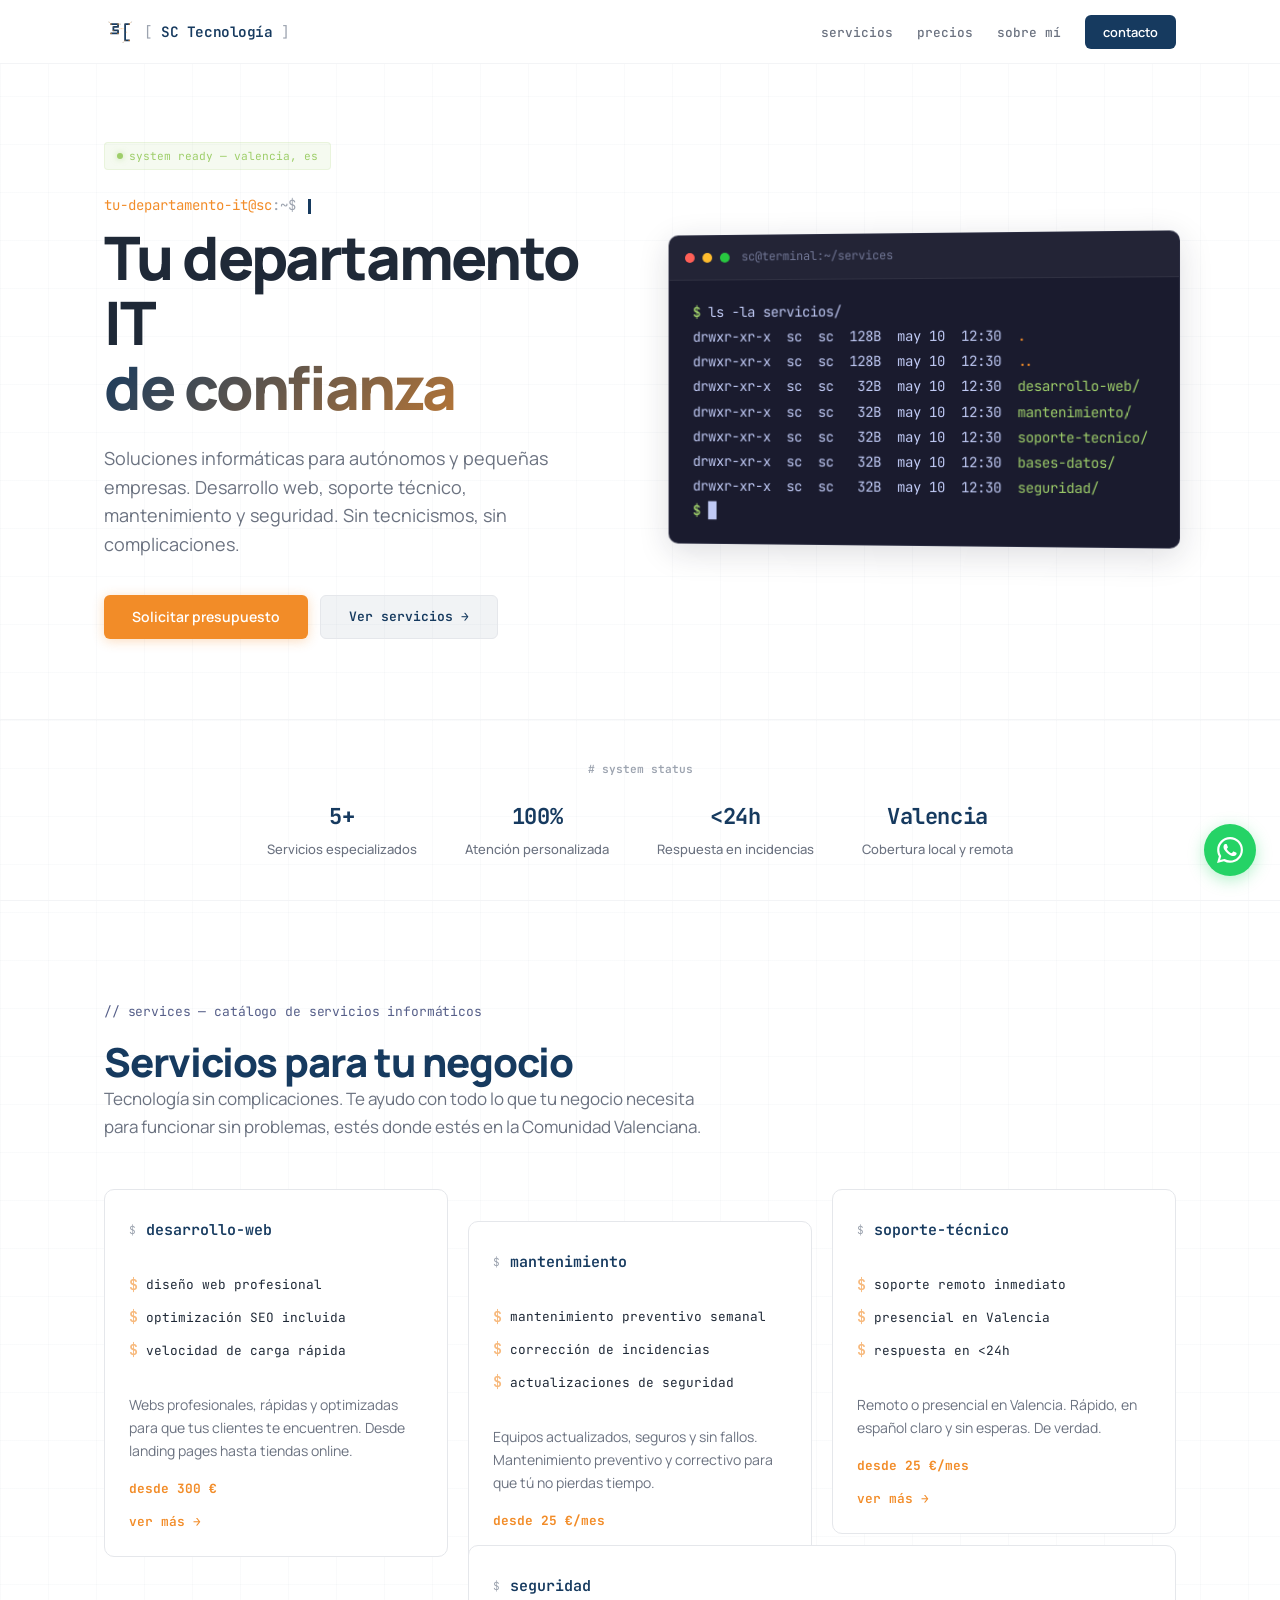
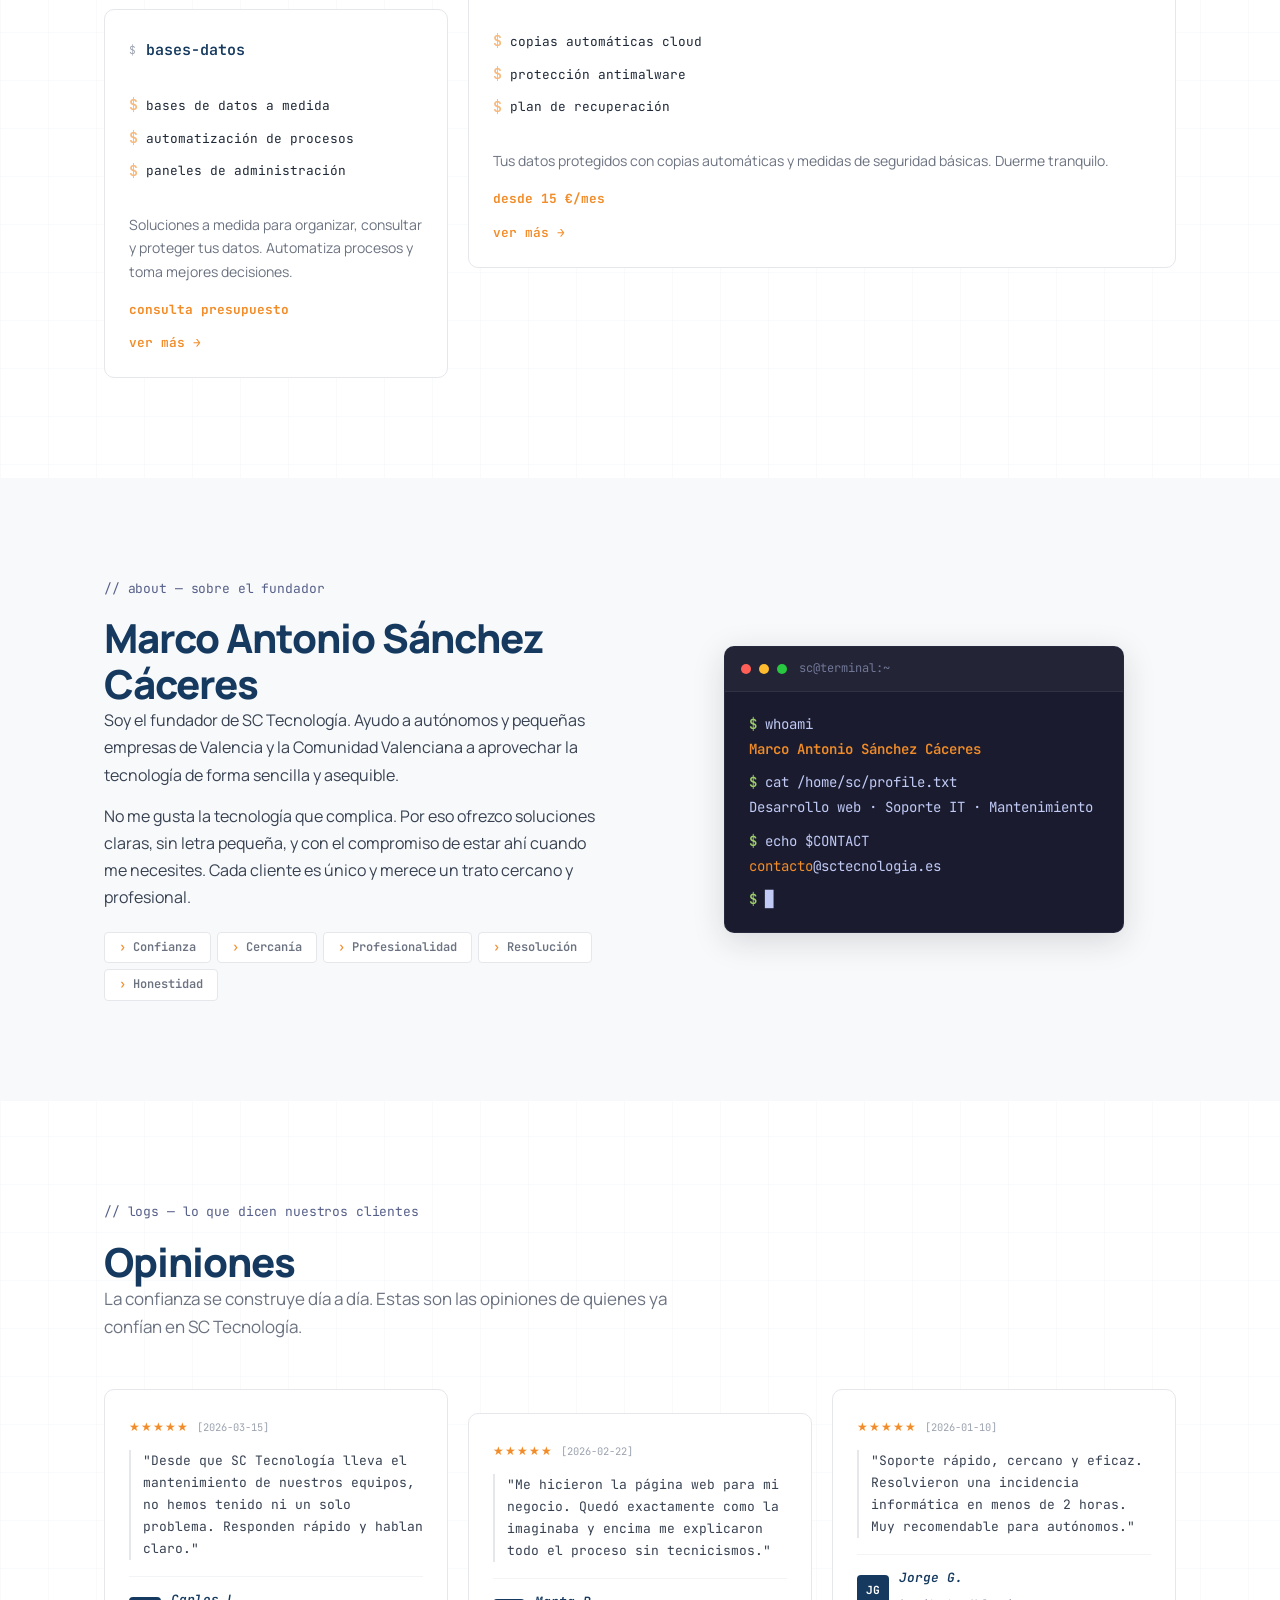
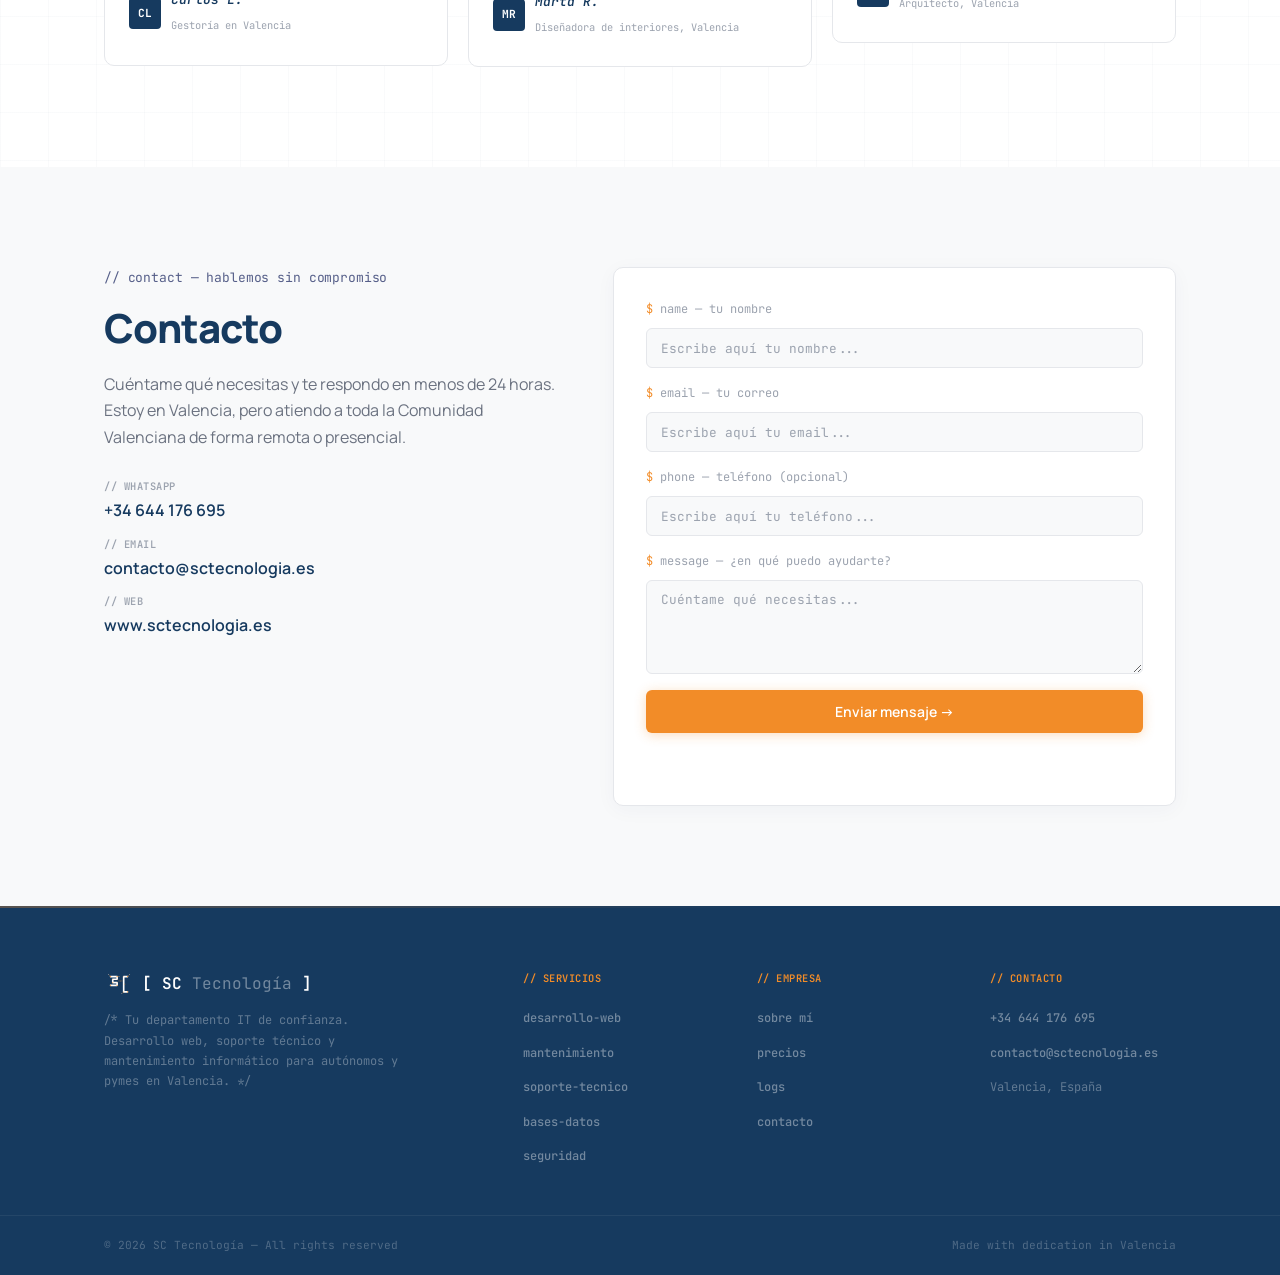
==== commit decd0caa: "Cambio whoami -> sobre mí para mejor comprensión" ====
--- a/index.html
+++ b/index.html
@@ -84,7 +84,7 @@
         <ul class="nav-list">
           <li><a href="#servicios" class="nav-link">servicios</a></li>
           <li><a href="precios/" class="nav-link">precios</a></li>
-          <li><a href="#sobre-mi" class="nav-link">whoami</a></li>
+          <li><a href="#sobre-mi" class="nav-link">sobre mí</a></li>
           <li><a href="#contacto" class="nav-link nav-cta">contacto</a></li>
         </ul>
       </nav>
@@ -247,7 +247,7 @@
     <section class="about" id="sobre-mi" aria-labelledby="about-title">
       <div class="container about-inner">
         <div class="about-content">
-          <span class="code-comment">whoami — sobre el fundador</span>
+          <span class="code-comment">about — sobre el fundador</span>
           <h2 class="section-title" id="about-title">Marco Antonio Sánchez Cáceres</h2>
           <p class="about-text">
             Soy el fundador de SC Tecnología. Ayudo a autónomos y pequeñas empresas de Valencia y la Comunidad Valenciana a aprovechar la tecnología de forma sencilla y asequible.
@@ -408,7 +408,7 @@
         <div class="footer-links">
           <h4 class="footer-heading">// empresa</h4>
           <ul>
-            <li><a href="#sobre-mi">whoami</a></li>
+            <li><a href="#sobre-mi">sobre mí</a></li>
             <li><a href="precios/">precios</a></li>
             <li><a href="#testimonios">logs</a></li>
             <li><a href="#contacto">contacto</a></li>
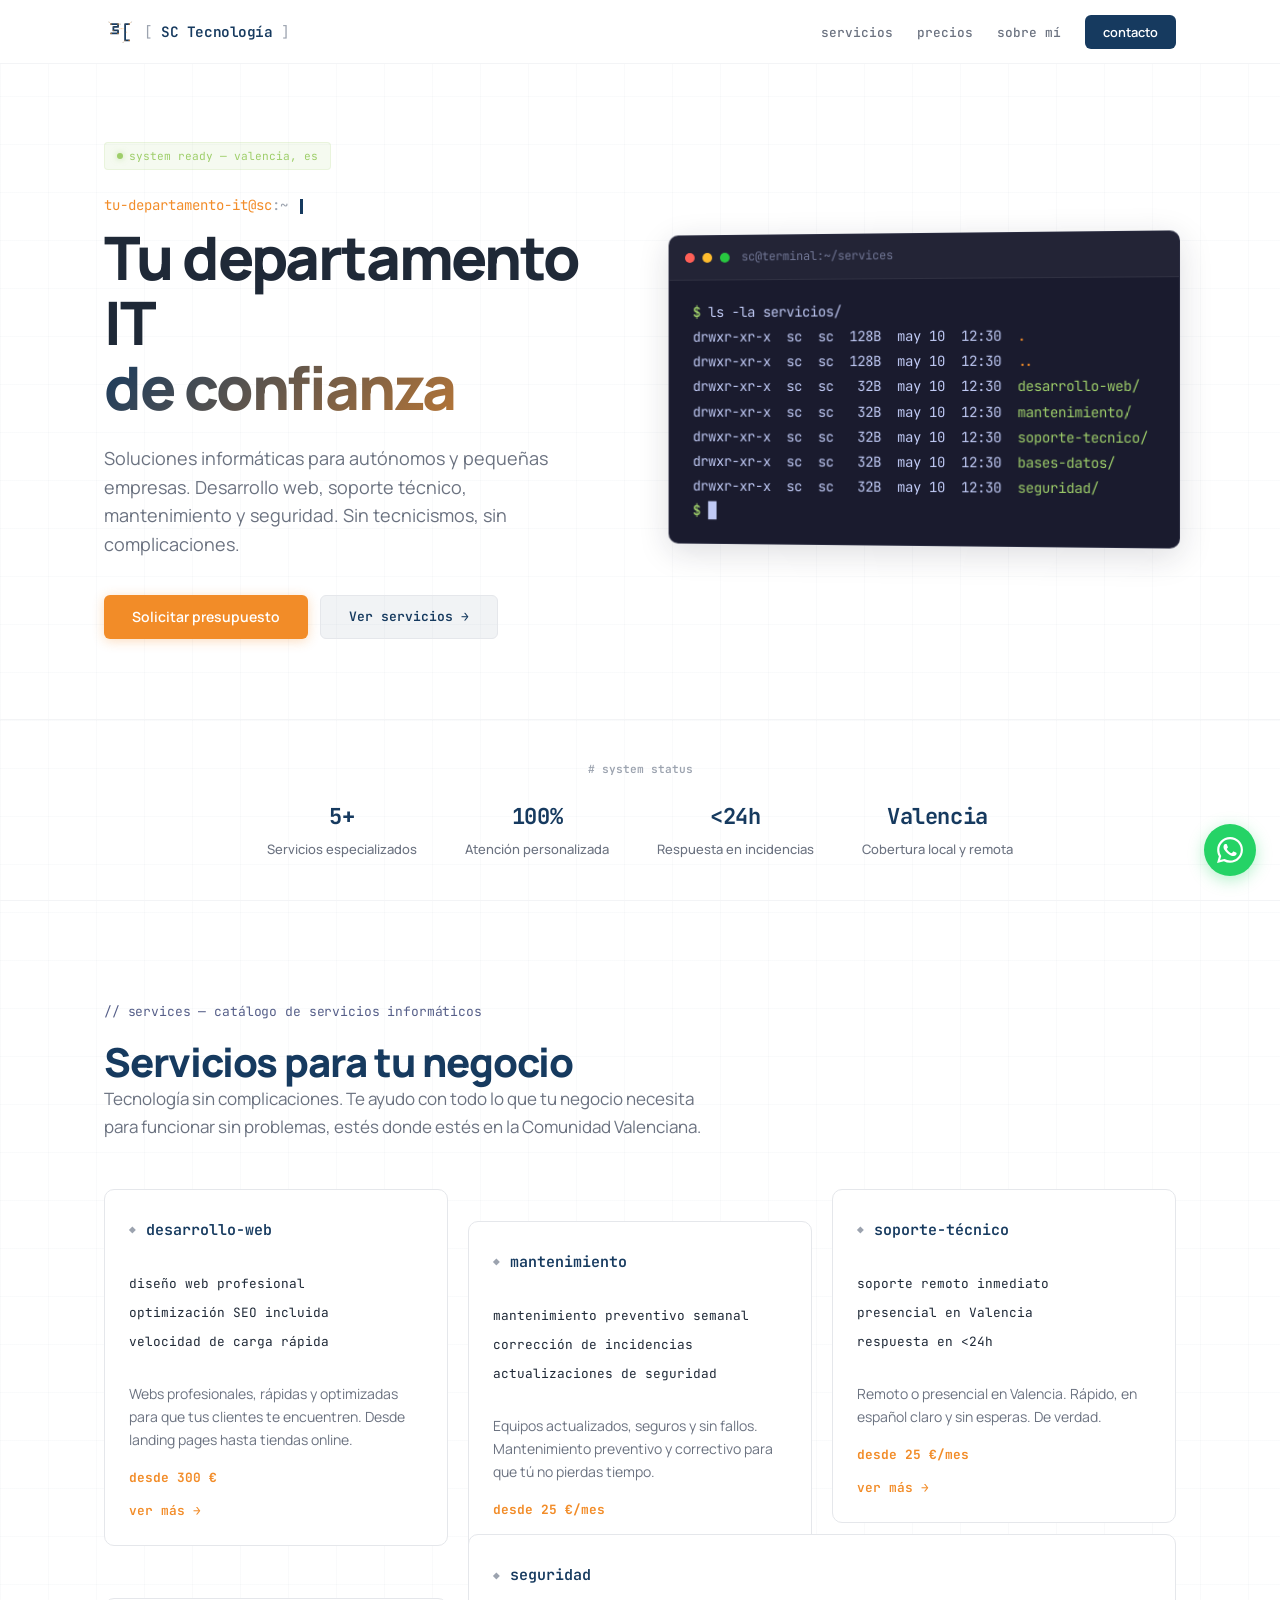
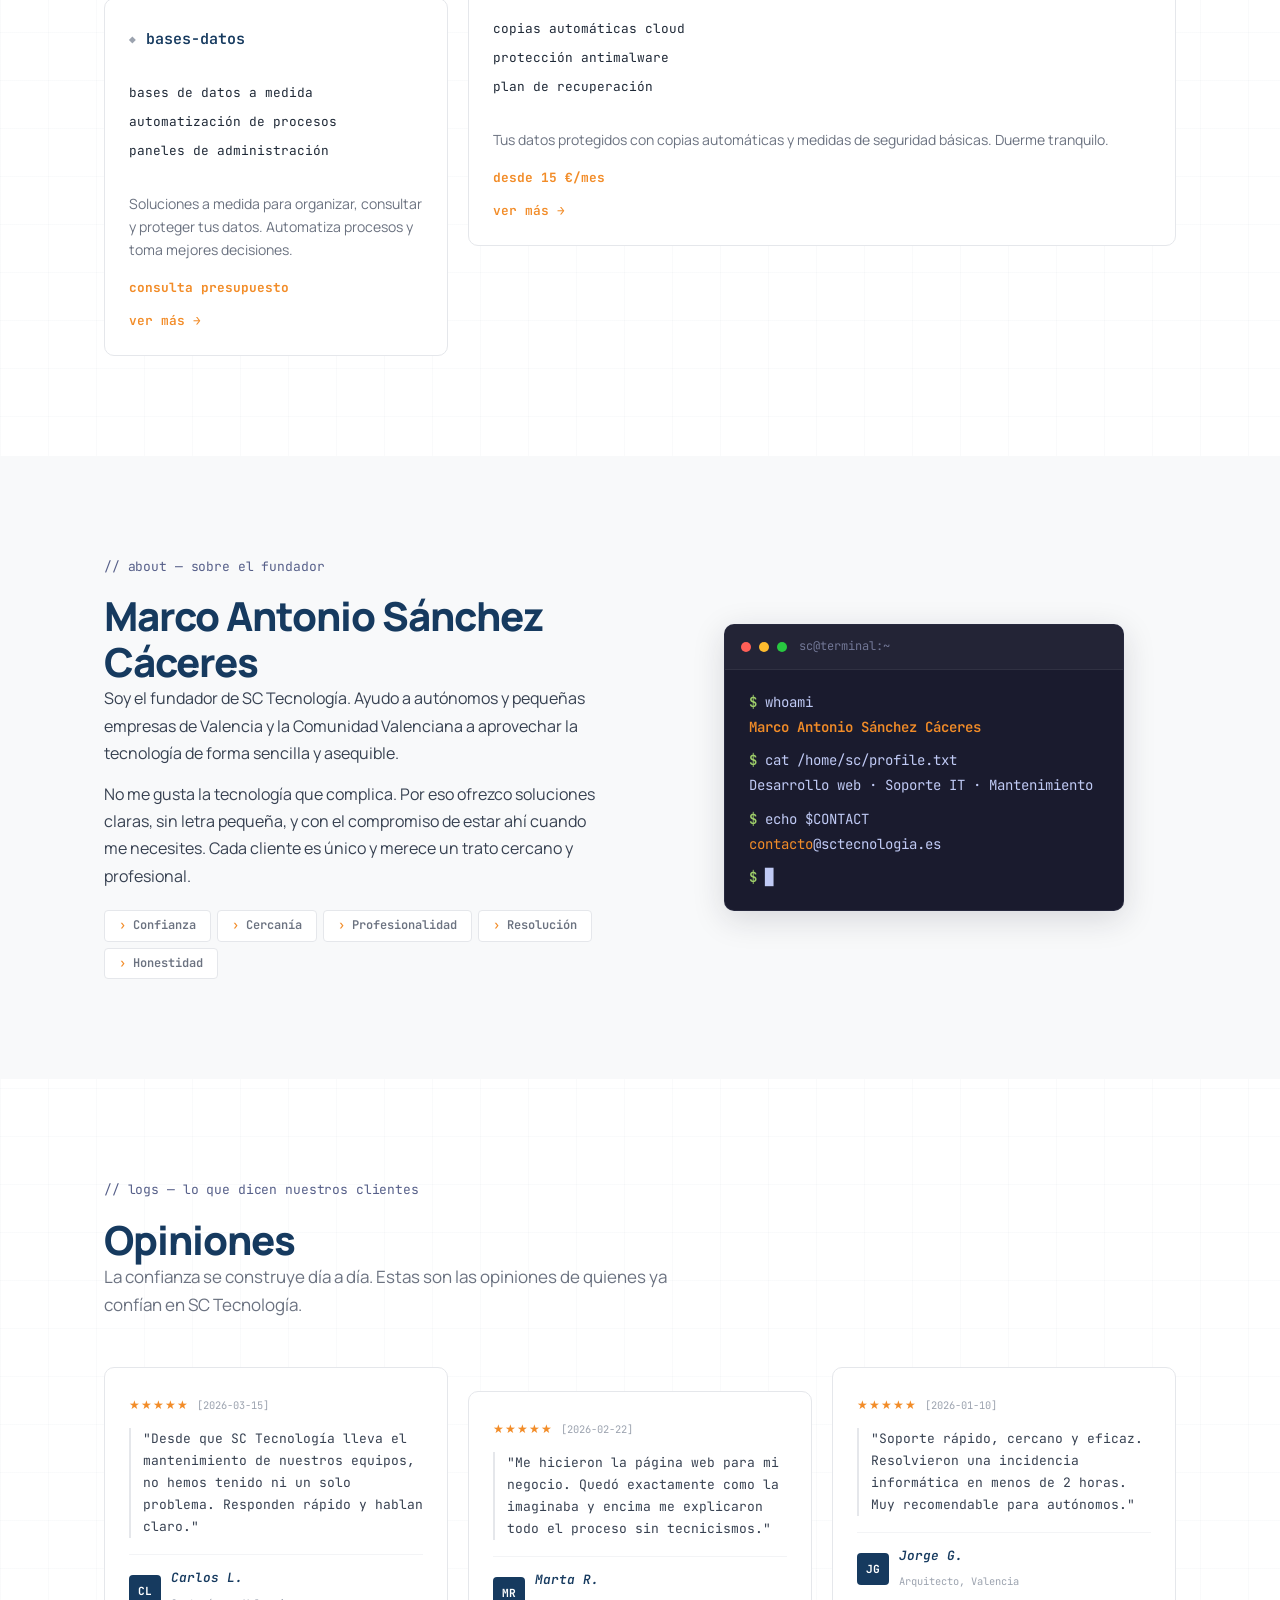
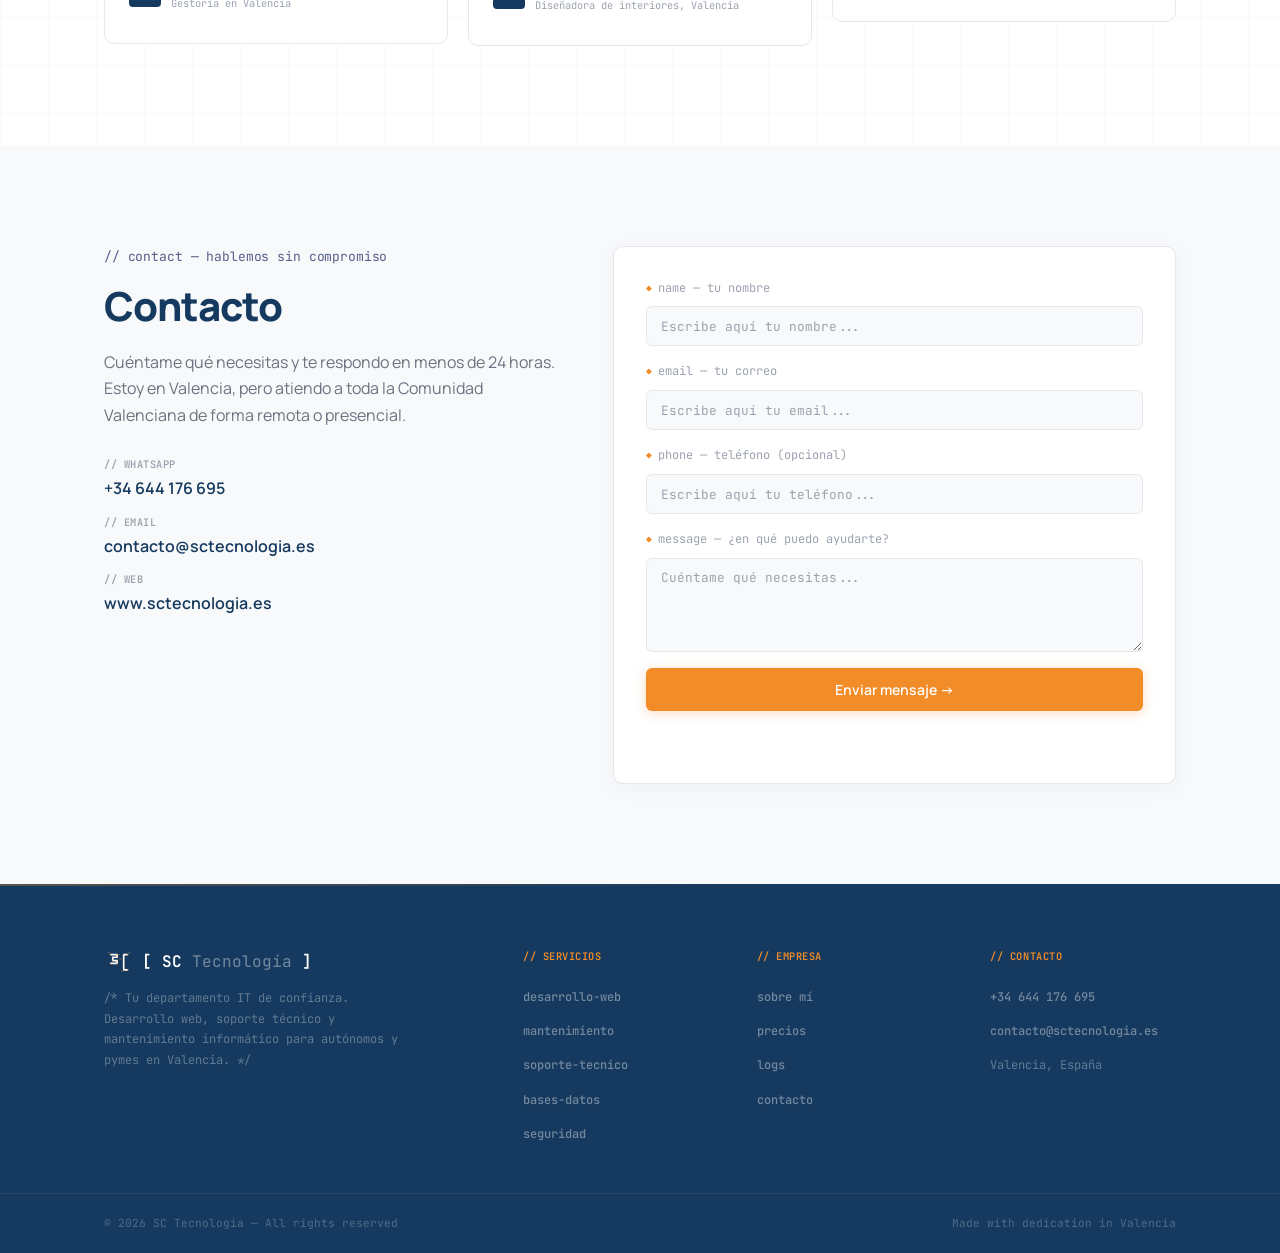
==== commit 9529fb35: "Eliminado símbolo $ de prompts visibles" ====
--- a/index.html
+++ b/index.html
@@ -99,7 +99,7 @@
       <div class="container hero-inner">
         <div class="hero-content">
           <span class="hero-badge">system ready — valencia, es</span>
-          <p class="hero-prompt"><span class="hero-prompt-path">tu-departamento-it@sc</span>:~$ <span class="hero-cursor"></span></p>
+          <p class="hero-prompt"><span class="hero-prompt-path">tu-departamento-it@sc</span>:~ <span class="hero-cursor"></span></p>
           <h1 class="hero-title" id="hero-title">
             <span class="hero-line">Tu departamento IT</span>
             <span class="hero-line hero-line--accent">de confianza</span>
@@ -167,13 +167,13 @@
 
           <article class="service-card">
             <div class="service-header">
-              <span class="service-prompt">$</span>
+              <span class="service-prompt">◆</span>
               <h3 class="service-title">desarrollo-web</h3>
             </div>
             <ul class="service-features">
-              <li><span class="code-prompt">$</span> diseño web profesional</li>
-              <li><span class="code-prompt">$</span> optimización SEO incluida</li>
-              <li><span class="code-prompt">$</span> velocidad de carga rápida</li>
+              <li>diseño web profesional</li>
+              <li>optimización SEO incluida</li>
+              <li>velocidad de carga rápida</li>
             </ul>
             <p class="service-desc">Webs profesionales, rápidas y optimizadas para que tus clientes te encuentren. Desde landing pages hasta tiendas online.</p>
             <p class="service-price">desde 300 €</p>
@@ -182,13 +182,13 @@
 
           <article class="service-card">
             <div class="service-header">
-              <span class="service-prompt">$</span>
+              <span class="service-prompt">◆</span>
               <h3 class="service-title">mantenimiento</h3>
             </div>
             <ul class="service-features">
-              <li><span class="code-prompt">$</span> mantenimiento preventivo semanal</li>
-              <li><span class="code-prompt">$</span> corrección de incidencias</li>
-              <li><span class="code-prompt">$</span> actualizaciones de seguridad</li>
+              <li>mantenimiento preventivo semanal</li>
+              <li>corrección de incidencias</li>
+              <li>actualizaciones de seguridad</li>
             </ul>
             <p class="service-desc">Equipos actualizados, seguros y sin fallos. Mantenimiento preventivo y correctivo para que tú no pierdas tiempo.</p>
             <p class="service-price">desde 25 €/mes</p>
@@ -197,13 +197,13 @@
 
           <article class="service-card">
             <div class="service-header">
-              <span class="service-prompt">$</span>
+              <span class="service-prompt">◆</span>
               <h3 class="service-title">soporte-técnico</h3>
             </div>
             <ul class="service-features">
-              <li><span class="code-prompt">$</span> soporte remoto inmediato</li>
-              <li><span class="code-prompt">$</span> presencial en Valencia</li>
-              <li><span class="code-prompt">$</span> respuesta en &lt;24h</li>
+              <li>soporte remoto inmediato</li>
+              <li>presencial en Valencia</li>
+              <li>respuesta en &lt;24h</li>
             </ul>
             <p class="service-desc">Remoto o presencial en Valencia. Rápido, en español claro y sin esperas. De verdad.</p>
             <p class="service-price">desde 25 €/mes</p>
@@ -212,13 +212,13 @@
 
           <article class="service-card">
             <div class="service-header">
-              <span class="service-prompt">$</span>
+              <span class="service-prompt">◆</span>
               <h3 class="service-title">bases-datos</h3>
             </div>
             <ul class="service-features">
-              <li><span class="code-prompt">$</span> bases de datos a medida</li>
-              <li><span class="code-prompt">$</span> automatización de procesos</li>
-              <li><span class="code-prompt">$</span> paneles de administración</li>
+              <li>bases de datos a medida</li>
+              <li>automatización de procesos</li>
+              <li>paneles de administración</li>
             </ul>
             <p class="service-desc">Soluciones a medida para organizar, consultar y proteger tus datos. Automatiza procesos y toma mejores decisiones.</p>
             <p class="service-price">consulta presupuesto</p>
@@ -227,13 +227,13 @@
 
           <article class="service-card">
             <div class="service-header">
-              <span class="service-prompt">$</span>
+              <span class="service-prompt">◆</span>
               <h3 class="service-title">seguridad</h3>
             </div>
             <ul class="service-features">
-              <li><span class="code-prompt">$</span> copias automáticas cloud</li>
-              <li><span class="code-prompt">$</span> protección antimalware</li>
-              <li><span class="code-prompt">$</span> plan de recuperación</li>
+              <li>copias automáticas cloud</li>
+              <li>protección antimalware</li>
+              <li>plan de recuperación</li>
             </ul>
             <p class="service-desc">Tus datos protegidos con copias automáticas y medidas de seguridad básicas. Duerme tranquilo.</p>
             <p class="service-price">desde 15 €/mes</p>
--- a/styles.css
+++ b/styles.css
@@ -86,13 +86,6 @@
     &::before { content: '// '; }
   }
 
-  .code-prompt {
-    font-family: var(--font-code);
-    color: var(--color-accent);
-    font-weight: 500;
-    font-size: 0.9375rem;
-  }
-
   .code-output {
     font-family: var(--font-code);
     color: var(--color-primary);
@@ -628,11 +621,7 @@
     padding: 2px 0;
   }
 
-  .service-features .code-prompt {
-    color: var(--color-accent);
-    font-weight: 600;
-    opacity: 0.6;
-  }
+
 
   .service-price {
     font-family: var(--font-code);
@@ -883,8 +872,9 @@
     display: block;
     margin-bottom: 4px;
     &::before {
-      content: '$ ';
+      content: '◆ ';
       color: var(--color-accent);
+      font-size: 0.6rem;
     }
   }
 
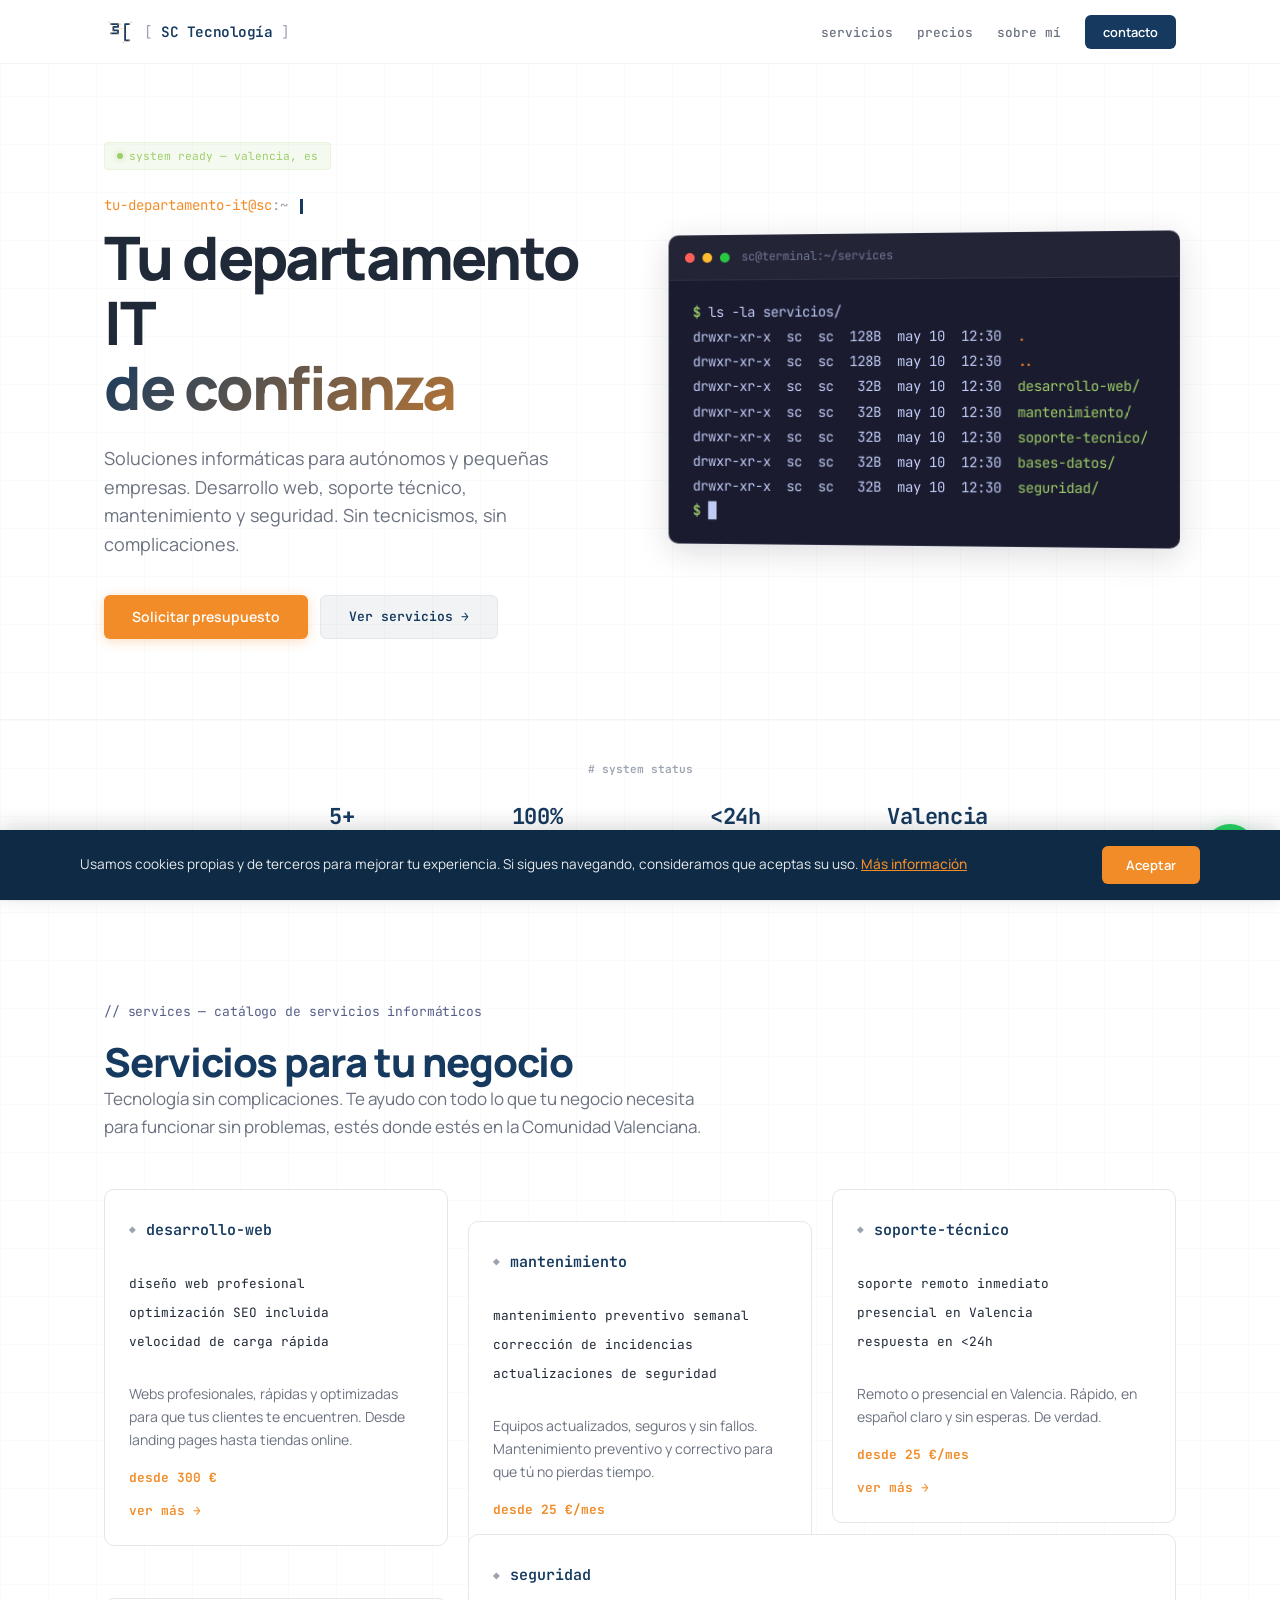
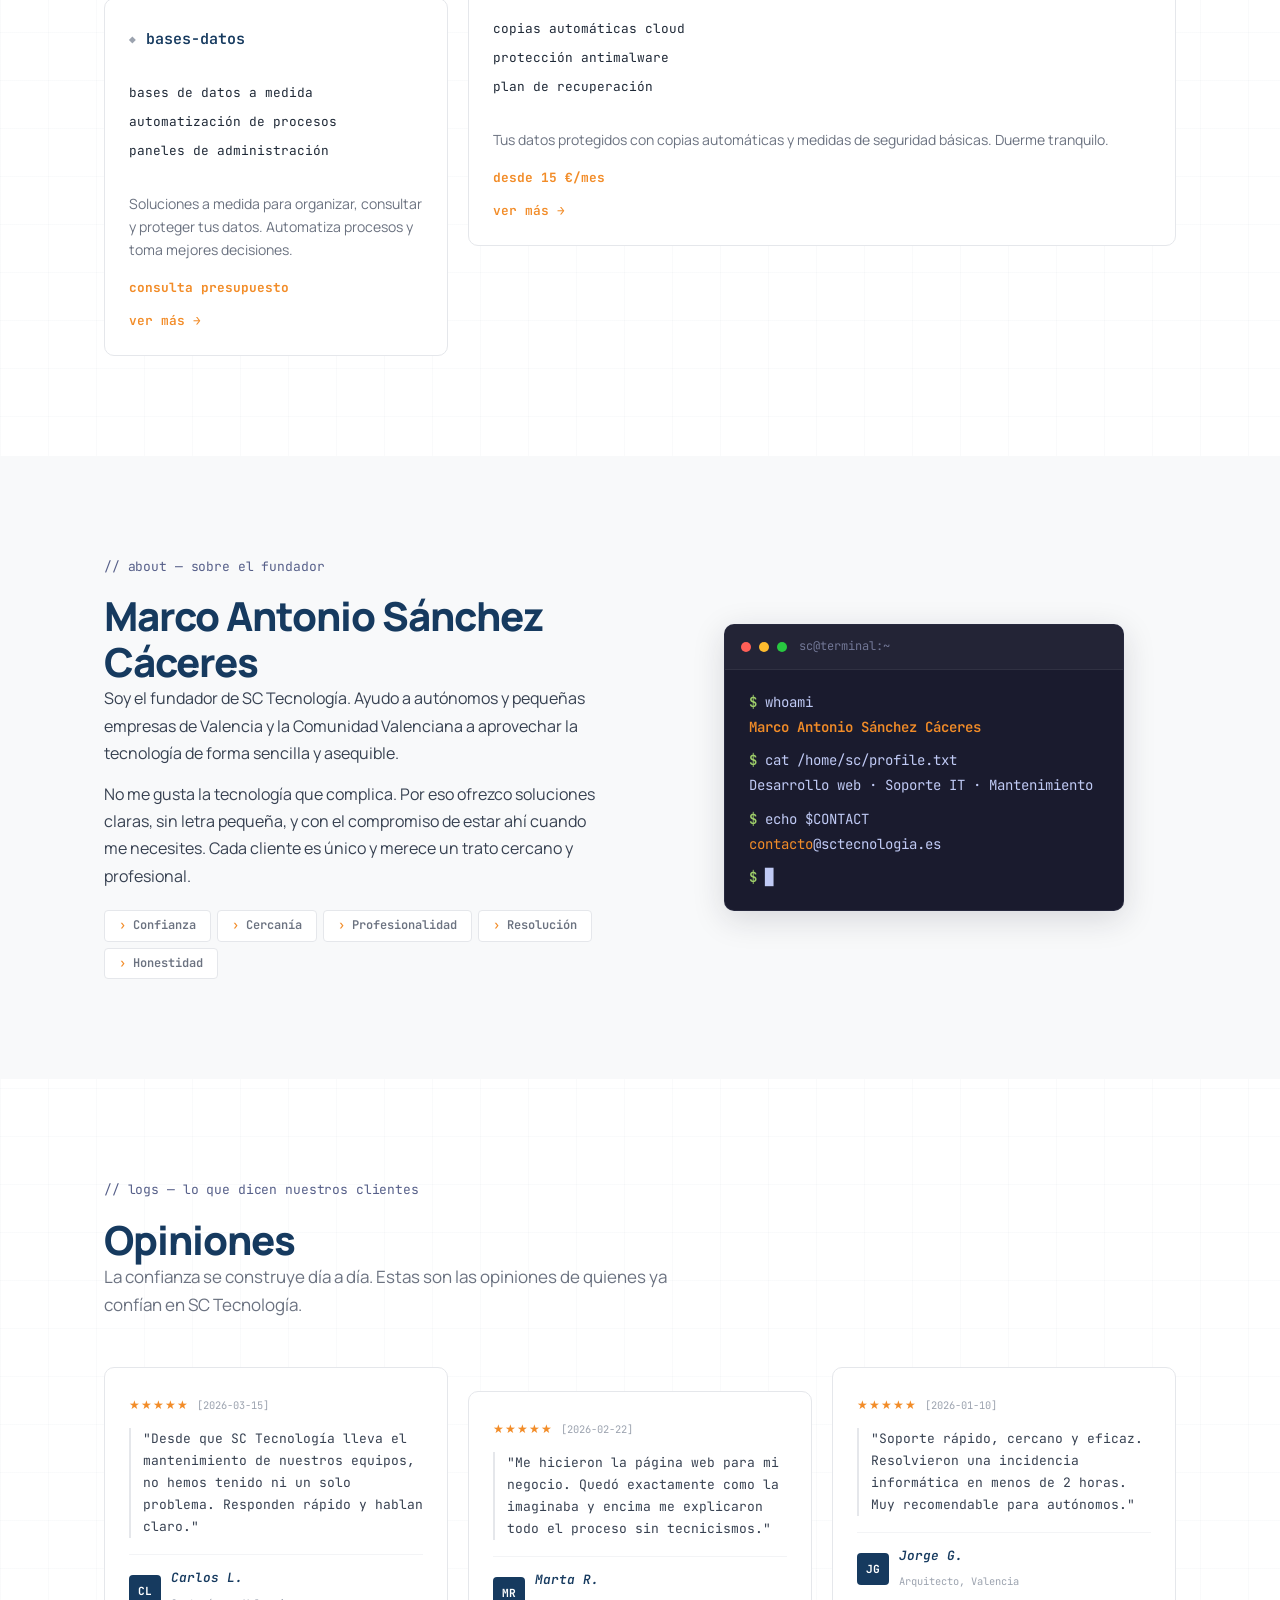
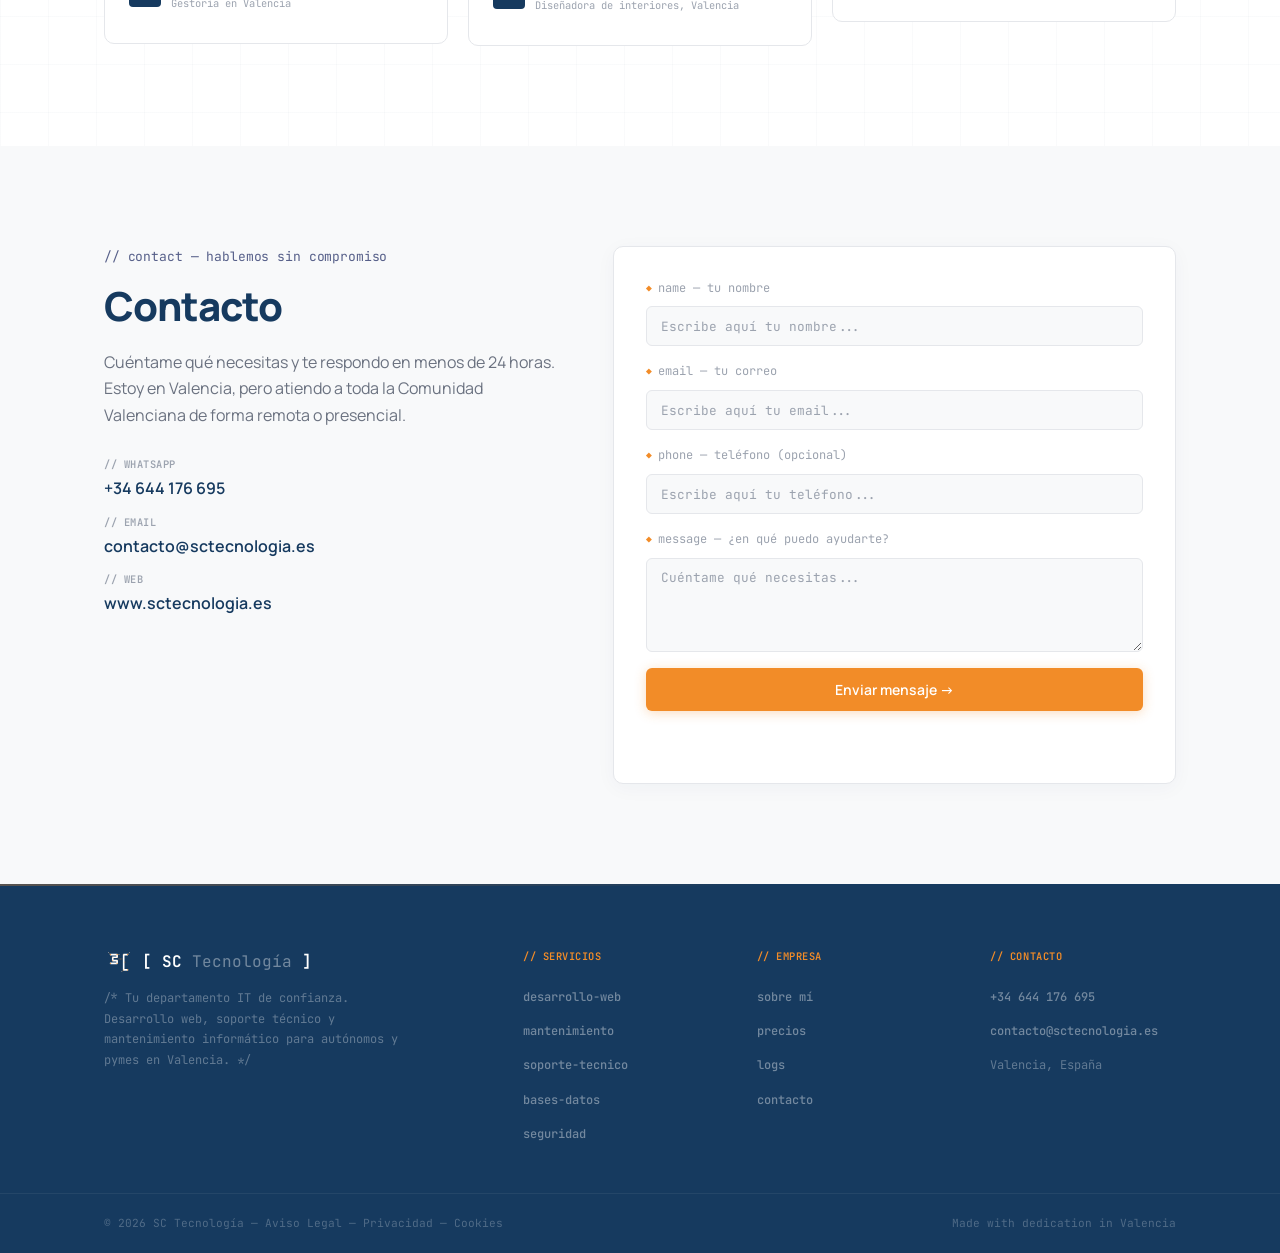
==== commit a9c0ba80: "SEO completo: meta tags, schemas, páginas legales, cookies, 404, redirección www - Title homepage op" ====
--- a/index.html
+++ b/index.html
@@ -3,7 +3,7 @@
 <head>
   <meta charset="UTF-8">
   <meta name="viewport" content="width=device-width, initial-scale=1.0">
-  <title>SC Tecnología — Tu departamento IT de confianza | Servicios informáticos para autónomos y pymes</title>
+  <title>SC Tecnología | Tu departamento IT de confianza en Valencia</title>
   <meta name="description" content="SC Tecnología: servicios informáticos para autónomos y pymes en Valencia. Desarrollo web, soporte técnico, mantenimiento informático y seguridad. Tu departamento IT de confianza.">
   <link rel="canonical" href="https://www.sctecnologia.es">
 
@@ -12,10 +12,15 @@
   <meta property="og:url" content="https://www.sctecnologia.es">
   <meta property="og:type" content="website">
   <meta property="og:locale" content="es_ES">
+  <meta property="og:image" content="https://www.sctecnologia.es/img/logo.webp">
+  <meta property="og:image:width" content="1200">
+  <meta property="og:image:height" content="630">
+  <meta property="og:image:alt" content="SC Tecnología — Tu departamento IT de confianza">
 
   <meta name="twitter:card" content="summary_large_image">
   <meta name="twitter:title" content="SC Tecnología — Tu departamento IT de confianza">
   <meta name="twitter:description" content="Servicios informáticos para autónomos y pymes en Valencia. Desarrollo web, soporte técnico, mantenimiento y seguridad.">
+  <meta name="twitter:image" content="https://www.sctecnologia.es/img/logo.webp">
 
   <link rel="preconnect" href="https://fonts.googleapis.com">
   <link rel="preconnect" href="https://fonts.gstatic.com" crossorigin>
@@ -340,6 +345,54 @@
       </div>
     </section>
 
+    <script type="application/ld+json">
+    {
+      "@context": "https://schema.org",
+      "@type": "ItemList",
+      "itemListElement": [
+        {
+          "@type": "Review",
+          "position": 1,
+          "author": { "@type": "Person", "name": "Carlos L." },
+          "reviewRating": { "@type": "Rating", "ratingValue": "5", "bestRating": "5" },
+          "reviewBody": "Desde que SC Tecnología lleva el mantenimiento de nuestros equipos, no hemos tenido ni un solo problema. Responden rápido y hablan claro.",
+          "datePublished": "2026-03-15",
+          "itemReviewed": {
+            "@type": "LocalBusiness",
+            "name": "SC Tecnología",
+            "address": { "@type": "PostalAddress", "addressLocality": "Valencia" }
+          }
+        },
+        {
+          "@type": "Review",
+          "position": 2,
+          "author": { "@type": "Person", "name": "Marta R." },
+          "reviewRating": { "@type": "Rating", "ratingValue": "5", "bestRating": "5" },
+          "reviewBody": "Me hicieron la página web para mi negocio. Quedó exactamente como la imaginaba y encima me explicaron todo el proceso sin tecnicismos.",
+          "datePublished": "2026-02-22",
+          "itemReviewed": {
+            "@type": "LocalBusiness",
+            "name": "SC Tecnología",
+            "address": { "@type": "PostalAddress", "addressLocality": "Valencia" }
+          }
+        },
+        {
+          "@type": "Review",
+          "position": 3,
+          "author": { "@type": "Person", "name": "Jorge G." },
+          "reviewRating": { "@type": "Rating", "ratingValue": "5", "bestRating": "5" },
+          "reviewBody": "Soporte rápido, cercano y eficaz. Resolvieron una incidencia informática en menos de 2 horas. Muy recomendable para autónomos.",
+          "datePublished": "2026-01-10",
+          "itemReviewed": {
+            "@type": "LocalBusiness",
+            "name": "SC Tecnología",
+            "address": { "@type": "PostalAddress", "addressLocality": "Valencia" }
+          }
+        }
+      ]
+    }
+    </script>
+
     <section class="contact" id="contacto" aria-labelledby="contact-title">
       <div class="container contact-inner">
         <div class="contact-info">
@@ -426,7 +479,7 @@
     </div>
     <div class="footer-bottom">
       <div class="container footer-bottom-inner">
-        <p>© 2026 SC Tecnología — All rights reserved</p>
+        <p>© 2026 SC Tecnología — <a href="aviso-legal/">Aviso Legal</a> — <a href="privacidad/">Privacidad</a> — <a href="cookies/">Cookies</a></p>
         <p class="footer-made">Made with dedication in Valencia</p>
       </div>
     </div>
@@ -436,6 +489,15 @@
     <svg viewBox="0 0 24 24" fill="currentColor"><path d="M17.472 14.382c-.297-.149-1.758-.867-2.03-.967-.273-.099-.471-.148-.67.15-.197.297-.767.966-.94 1.164-.173.199-.347.223-.644.075-.297-.15-1.255-.463-2.39-1.475-.883-.788-1.48-1.761-1.653-2.059-.173-.297-.018-.458.13-.606.134-.133.298-.347.446-.52.149-.174.198-.298.298-.497.099-.198.05-.371-.025-.52-.075-.149-.669-1.612-.916-2.207-.242-.579-.487-.5-.669-.51-.173-.008-.371-.01-.57-.01-.198 0-.52.074-.792.372-.272.297-1.04 1.016-1.04 2.479 0 1.462 1.065 2.875 1.213 3.074.149.198 2.096 3.2 5.077 4.487.709.306 1.262.489 1.694.625.712.227 1.36.195 1.871.118.571-.085 1.758-.719 2.006-1.413.248-.694.248-1.289.173-1.413-.074-.124-.272-.198-.57-.347m-5.421 7.403h-.004a9.87 9.87 0 01-5.031-1.378l-.361-.214-3.741.982.998-3.648-.235-.374a9.86 9.86 0 01-1.51-5.26c.001-5.45 4.436-9.884 9.888-9.884 2.64 0 5.122 1.03 6.988 2.898a9.825 9.825 0 012.893 6.994c-.003 5.45-4.437 9.884-9.885 9.884m8.413-18.297A11.815 11.815 0 0012.05 0C5.495 0 .16 5.335.157 11.892c0 2.096.547 4.142 1.588 5.945L.057 24l6.305-1.654a11.882 11.882 0 005.683 1.448h.005c6.554 0 11.89-5.335 11.893-11.893a11.821 11.821 0 00-3.48-8.413z"/></svg>
   </a>
 
+  <aside class="cookie-banner" id="cookieBanner" role="dialog" aria-label="Aviso de cookies">
+    <div class="cookie-banner-inner">
+      <p>Usamos cookies propias y de terceros para mejorar tu experiencia. Si sigues navegando, consideramos que aceptas su uso. <a href="cookies/" target="_blank">Más información</a></p>
+      <div class="cookie-banner-actions">
+        <button class="cookie-btn cookie-btn-accept" id="cookieAccept">Aceptar</button>
+      </div>
+    </div>
+  </aside>
+
   <script src="script.js"></script>
 </body>
 </html>
--- a/styles.css
+++ b/styles.css
@@ -1122,3 +1122,109 @@
     .container { padding: 0 14px; }
   }
 }
+
+/* === COOKIE CONSENT BANNER === */
+.cookie-banner {
+  position: fixed;
+  bottom: 0;
+  left: 0;
+  right: 0;
+  z-index: 1000;
+  background: var(--color-primary-dark, #0F2A45);
+  color: var(--color-white);
+  padding: 16px 24px;
+  transform: translateY(100%);
+  opacity: 0;
+  transition: transform 0.4s ease, opacity 0.4s ease;
+  box-shadow: 0 -4px 20px rgba(0,0,0,0.15);
+  font-size: 0.85rem;
+  line-height: 1.55;
+}
+
+.cookie-banner.show {
+  transform: translateY(0);
+  opacity: 1;
+}
+
+.cookie-banner-inner {
+  max-width: var(--max-width, 1120px);
+  margin: 0 auto;
+  display: flex;
+  align-items: center;
+  justify-content: space-between;
+  gap: 20px;
+  flex-wrap: wrap;
+}
+
+.cookie-banner p {
+  margin: 0;
+  flex: 1;
+  min-width: 240px;
+  color: rgba(255,255,255,0.9);
+}
+
+.cookie-banner a {
+  color: var(--color-accent, #F28C28);
+  text-decoration: underline;
+  font-weight: 500;
+}
+
+.cookie-banner a:hover {
+  color: var(--color-accent-hover, #E07A14);
+}
+
+.cookie-banner-actions {
+  display: flex;
+  align-items: center;
+  gap: 12px;
+  flex-shrink: 0;
+}
+
+.cookie-btn {
+  padding: 10px 24px;
+  border: none;
+  border-radius: var(--radius-sm, 6px);
+  font-family: var(--font-family, 'Manrope', sans-serif);
+  font-size: 0.8125rem;
+  font-weight: 600;
+  cursor: pointer;
+  transition: all 0.2s ease;
+}
+
+.cookie-btn-accept {
+  background: var(--color-accent, #F28C28);
+  color: var(--color-white);
+}
+
+.cookie-btn-accept:hover {
+  background: var(--color-accent-hover, #E07A14);
+  transform: translateY(-1px);
+}
+
+.cookie-btn-more {
+  background: transparent;
+  color: rgba(255,255,255,0.7);
+  text-decoration: underline;
+  padding: 10px 4px;
+}
+
+.cookie-btn-more:hover {
+  color: var(--color-white);
+}
+
+@media (max-width: 640px) {
+  .cookie-banner {
+    padding: 14px 16px;
+  }
+  .cookie-banner-inner {
+    flex-direction: column;
+    align-items: stretch;
+    text-align: center;
+  }
+  .cookie-banner p {
+    min-width: unset;
+  }
+  .cookie-banner-actions {
+    justify-content: center;
+  }
+}
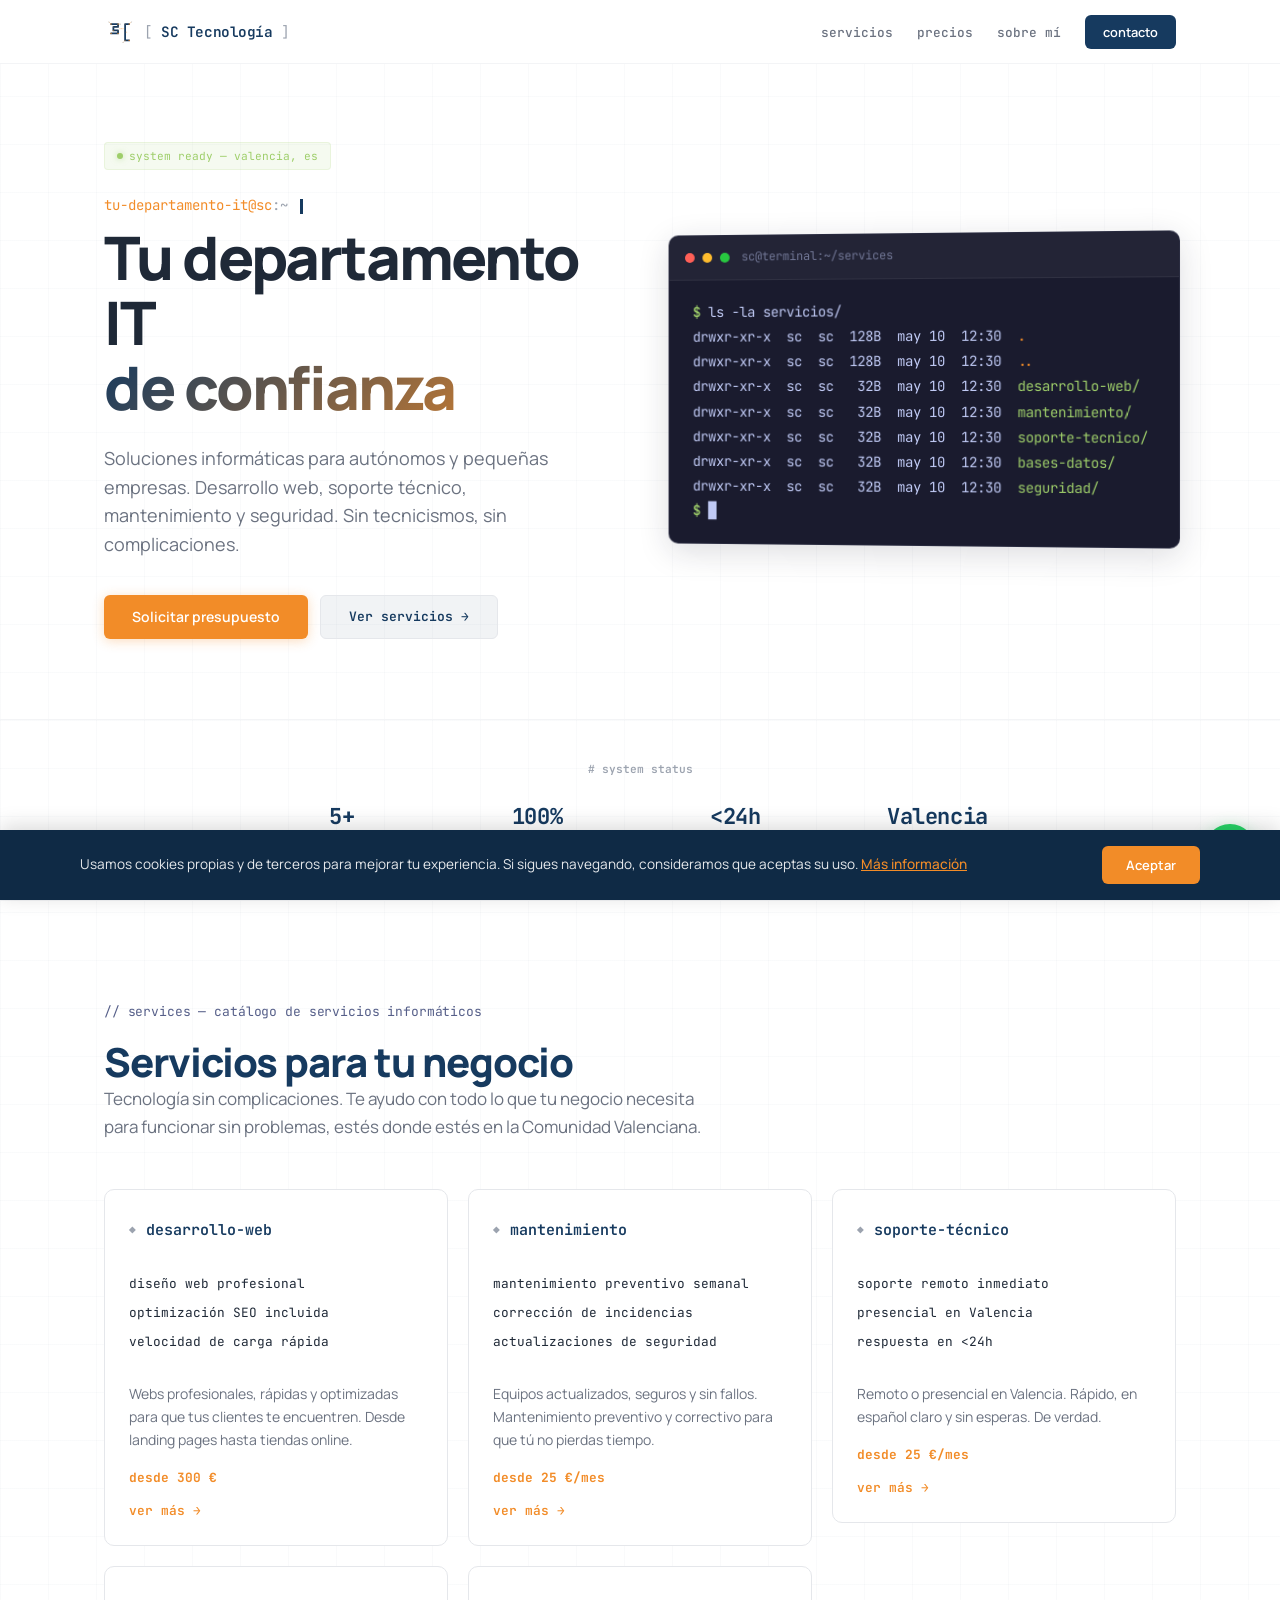
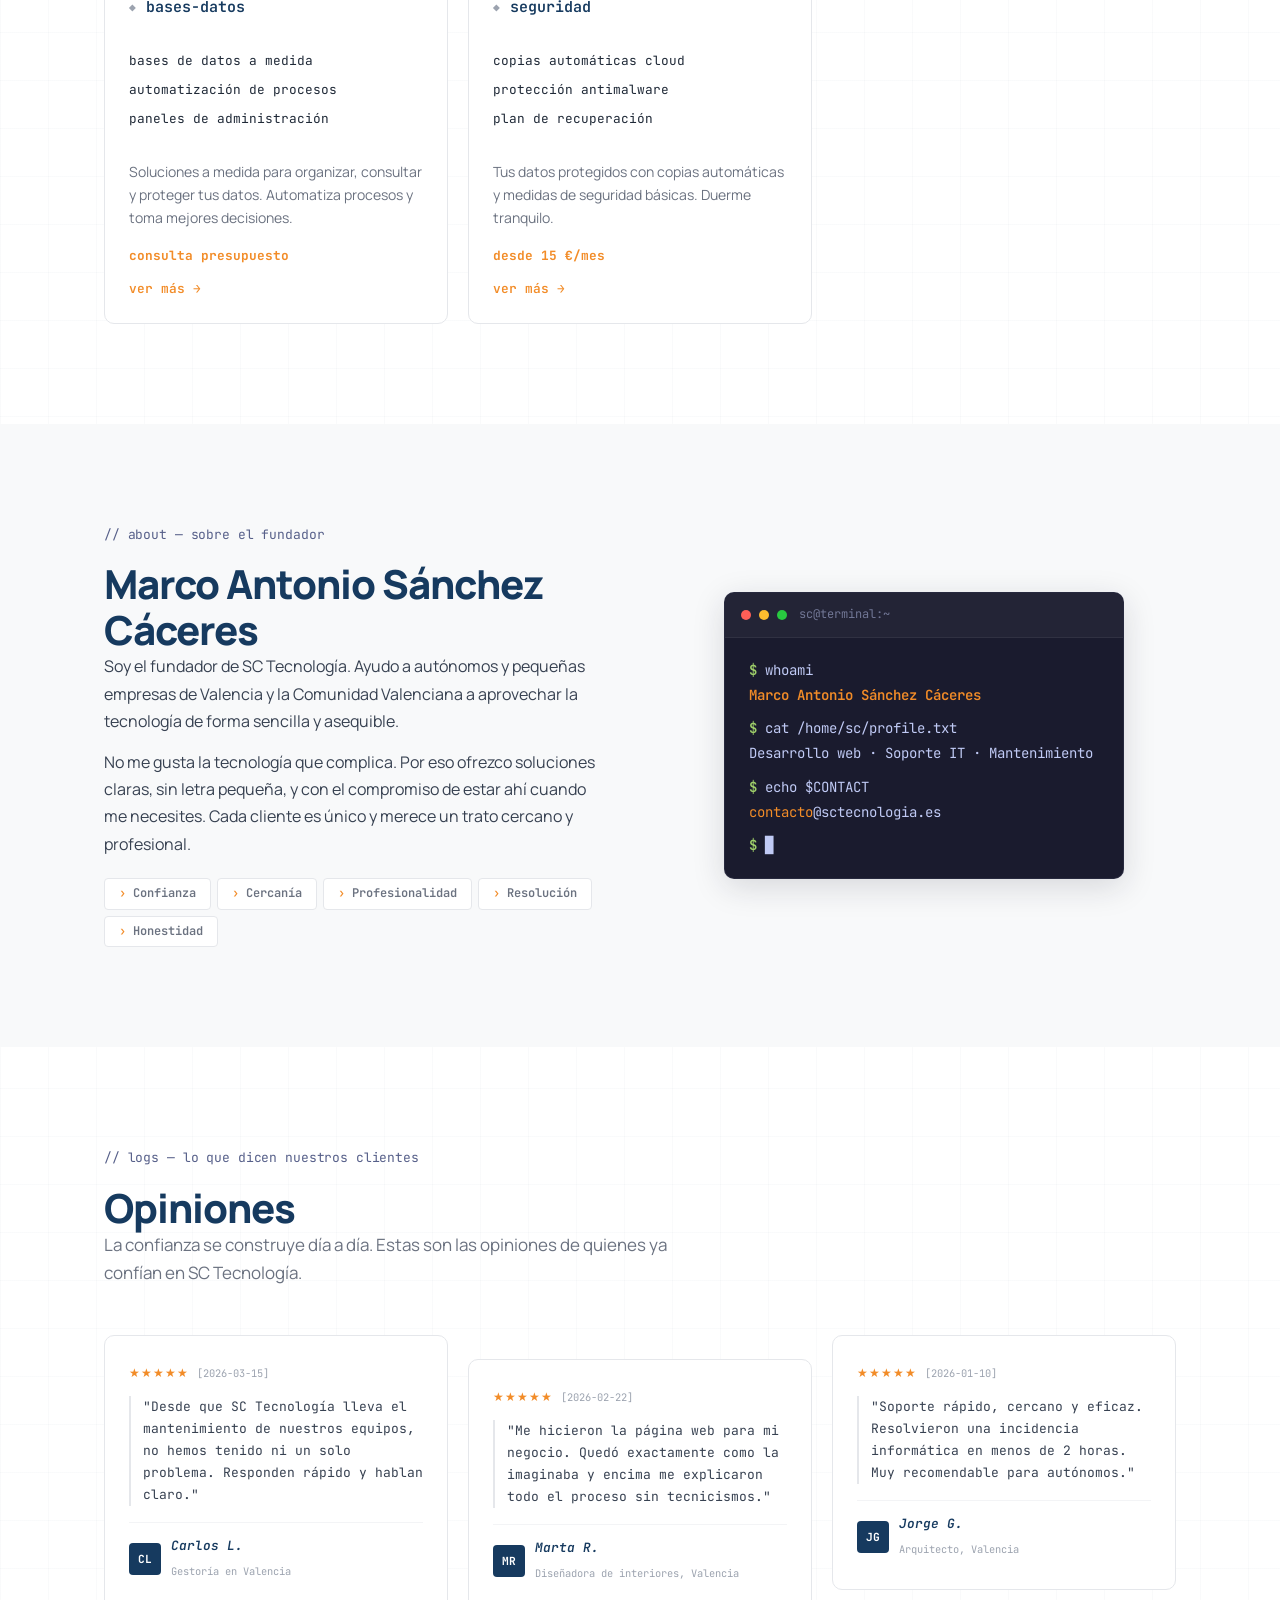
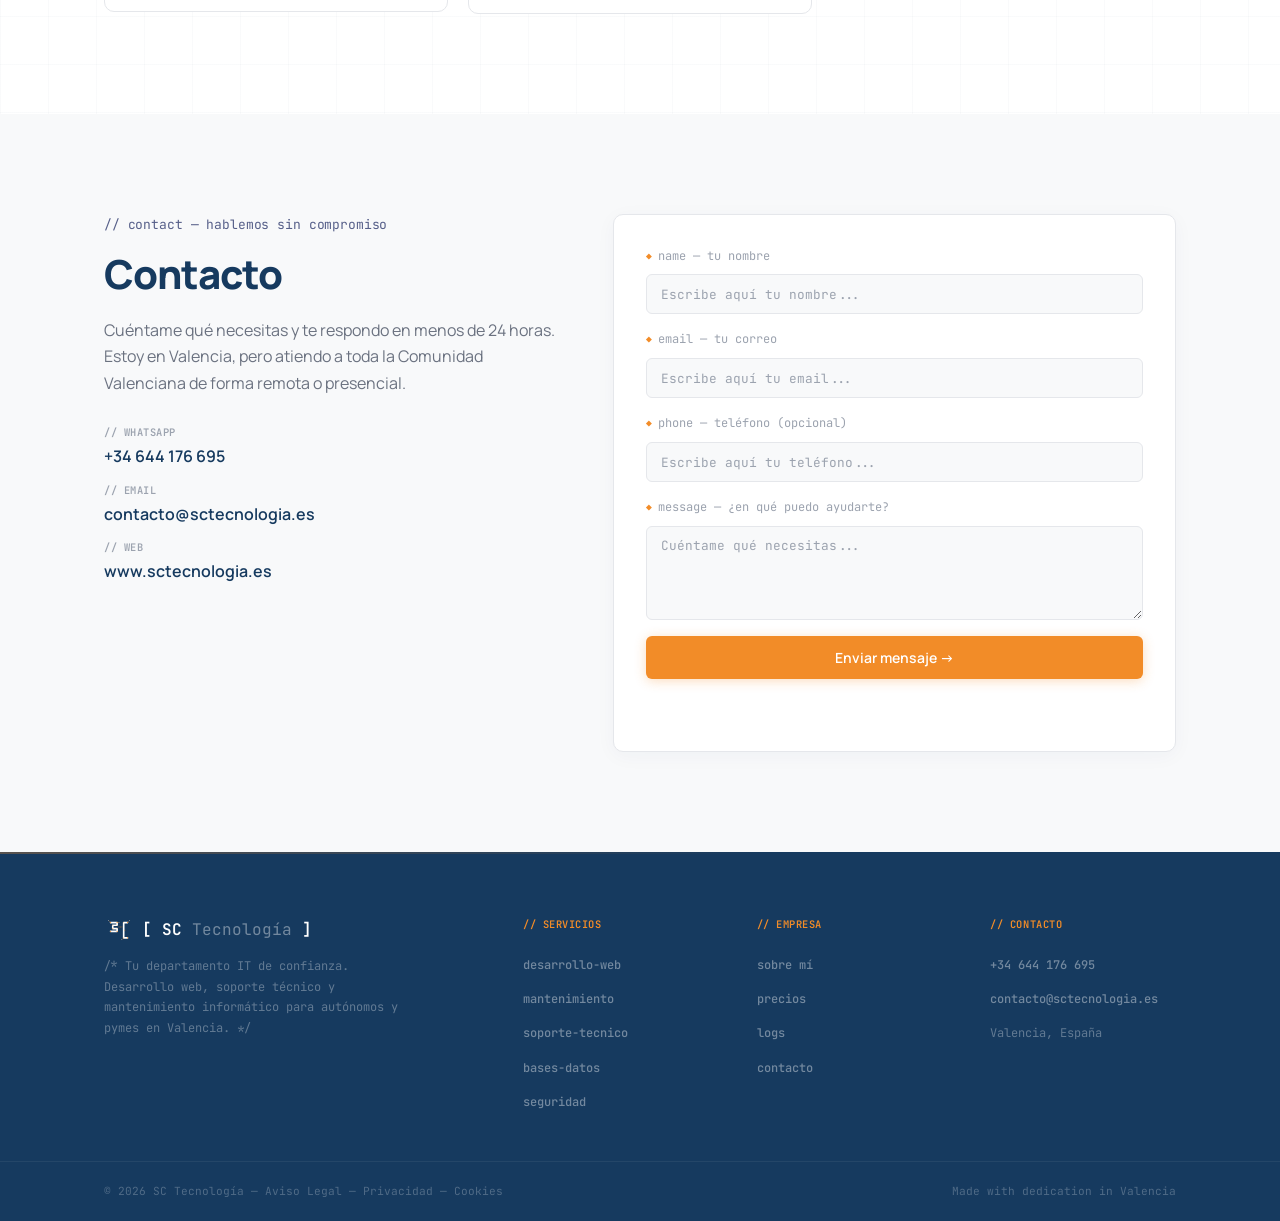
==== commit 15507efd: "feat: OG image personalizada con estilo terminal + actualización global de meta tags - Diseño con 'S" ====
--- a/index.html
+++ b/index.html
@@ -12,7 +12,7 @@
   <meta property="og:url" content="https://www.sctecnologia.es">
   <meta property="og:type" content="website">
   <meta property="og:locale" content="es_ES">
-  <meta property="og:image" content="https://www.sctecnologia.es/img/logo.webp">
+  <meta property="og:image" content="https://www.sctecnologia.es/img/og-image.png">
   <meta property="og:image:width" content="1200">
   <meta property="og:image:height" content="630">
   <meta property="og:image:alt" content="SC Tecnología — Tu departamento IT de confianza">
@@ -20,7 +20,7 @@
   <meta name="twitter:card" content="summary_large_image">
   <meta name="twitter:title" content="SC Tecnología — Tu departamento IT de confianza">
   <meta name="twitter:description" content="Servicios informáticos para autónomos y pymes en Valencia. Desarrollo web, soporte técnico, mantenimiento y seguridad.">
-  <meta name="twitter:image" content="https://www.sctecnologia.es/img/logo.webp">
+  <meta name="twitter:image" content="https://www.sctecnologia.es/img/og-image.png">
 
   <link rel="preconnect" href="https://fonts.googleapis.com">
   <link rel="preconnect" href="https://fonts.gstatic.com" crossorigin>
--- a/styles.css
+++ b/styles.css
@@ -544,11 +544,9 @@
     border-radius: var(--radius-md);
     padding: 28px 24px 24px;
     transition: all 0.3s cubic-bezier(0.22, 1, 0.36, 1);
-    position: relative;
     display: flex;
     flex-direction: column;
     position: relative;
-    overflow: hidden;
 
     &::before {
       content: '';
@@ -570,9 +568,6 @@
       .service-link { gap: 8px; }
     }
   }
-
-  .service-card:nth-child(2) { margin-top: 32px; }
-  .service-card:nth-child(5) { margin-top: -64px; grid-column: 2 / 4; }
 
   .service-header {
     display: flex;
@@ -1056,7 +1051,6 @@
 @layer utilities {
   @media (max-width: 1024px) {
     .services-grid { grid-template-columns: repeat(2, 1fr); }
-    .service-card:nth-child(5) { margin-top: 0; grid-column: auto; }
     .testimonios-grid { grid-template-columns: repeat(2, 1fr); }
     .footer-grid { grid-template-columns: 1fr 1fr; gap: 40px; }
   }
@@ -1072,8 +1066,6 @@
     .trusted-grid { gap: 24px; }
     .services { padding: 60px 0; }
     .services-grid { grid-template-columns: 1fr; }
-    .service-card:nth-child(2) { margin-top: 0; }
-    .service-card:nth-child(5) { margin-top: 0; grid-column: auto; }
 
     .about { padding: 60px 0; }
     .about-inner { grid-template-columns: 1fr; gap: 48px; }
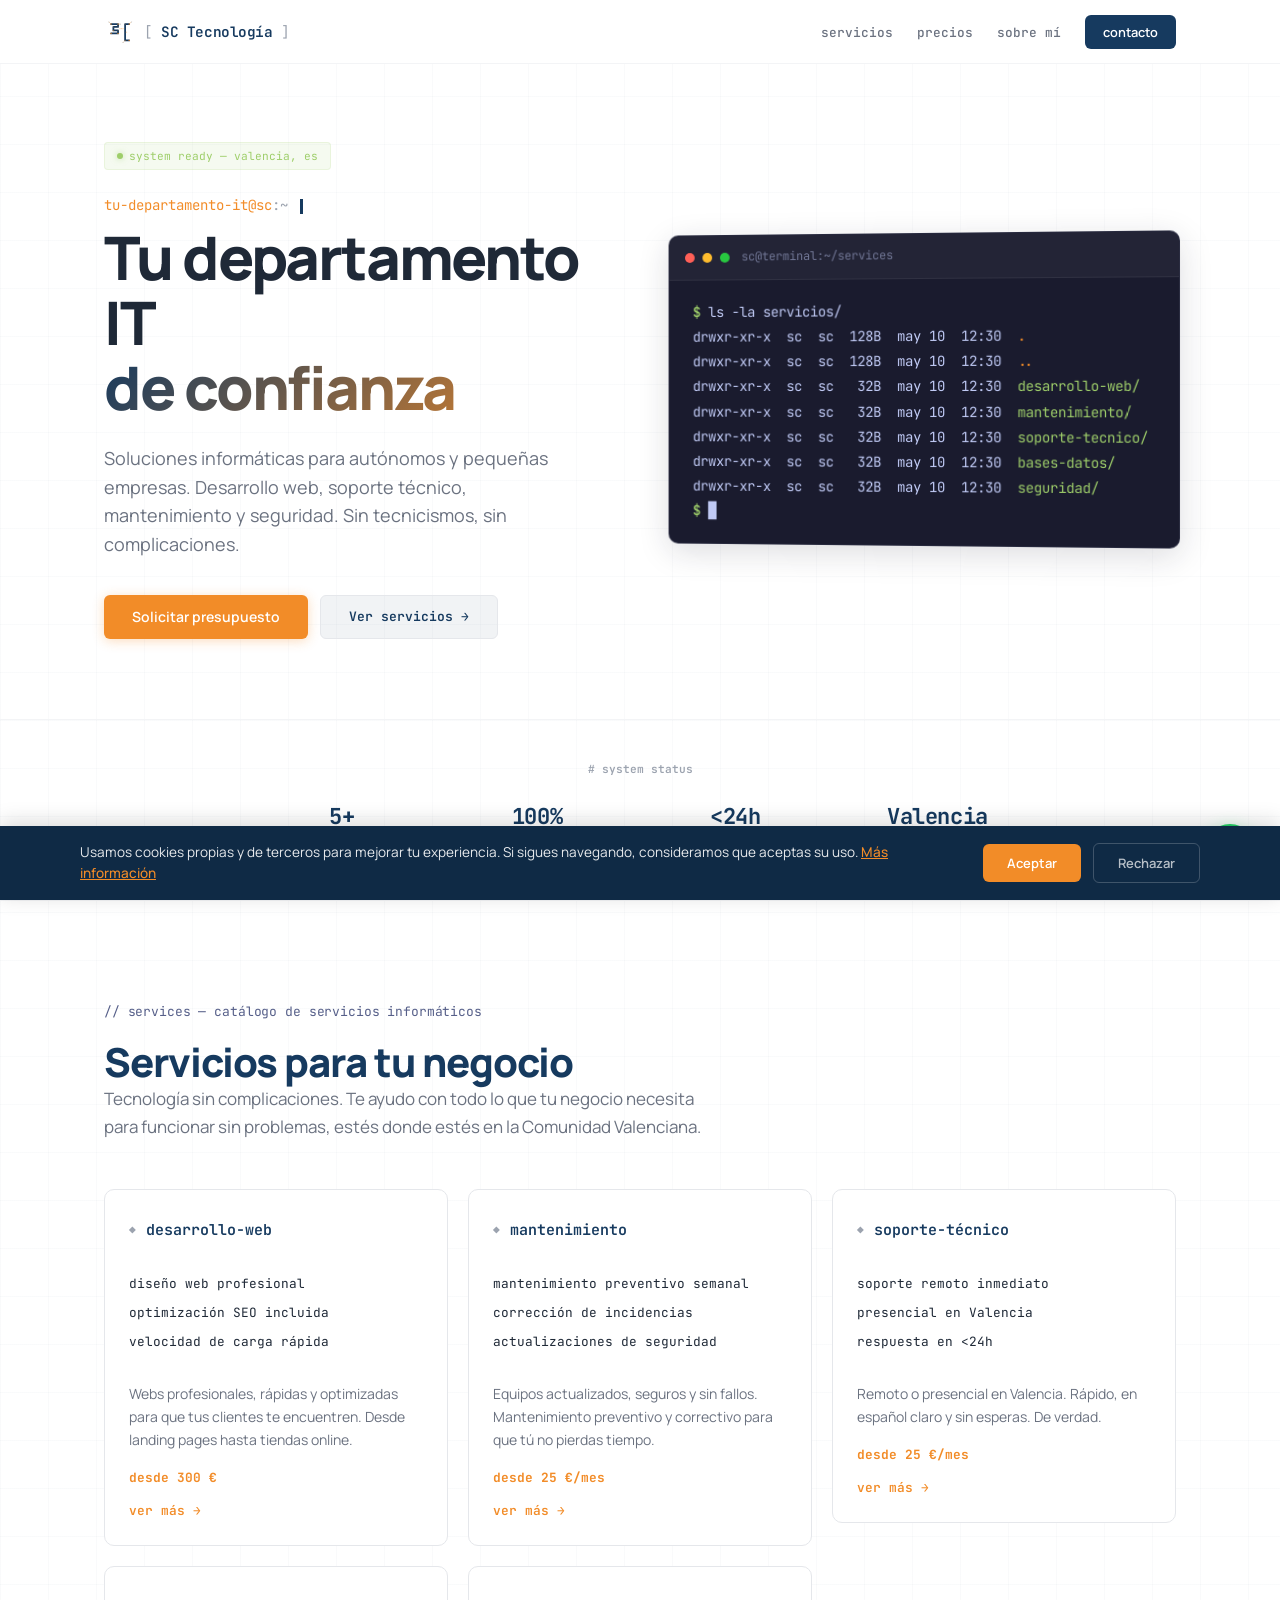
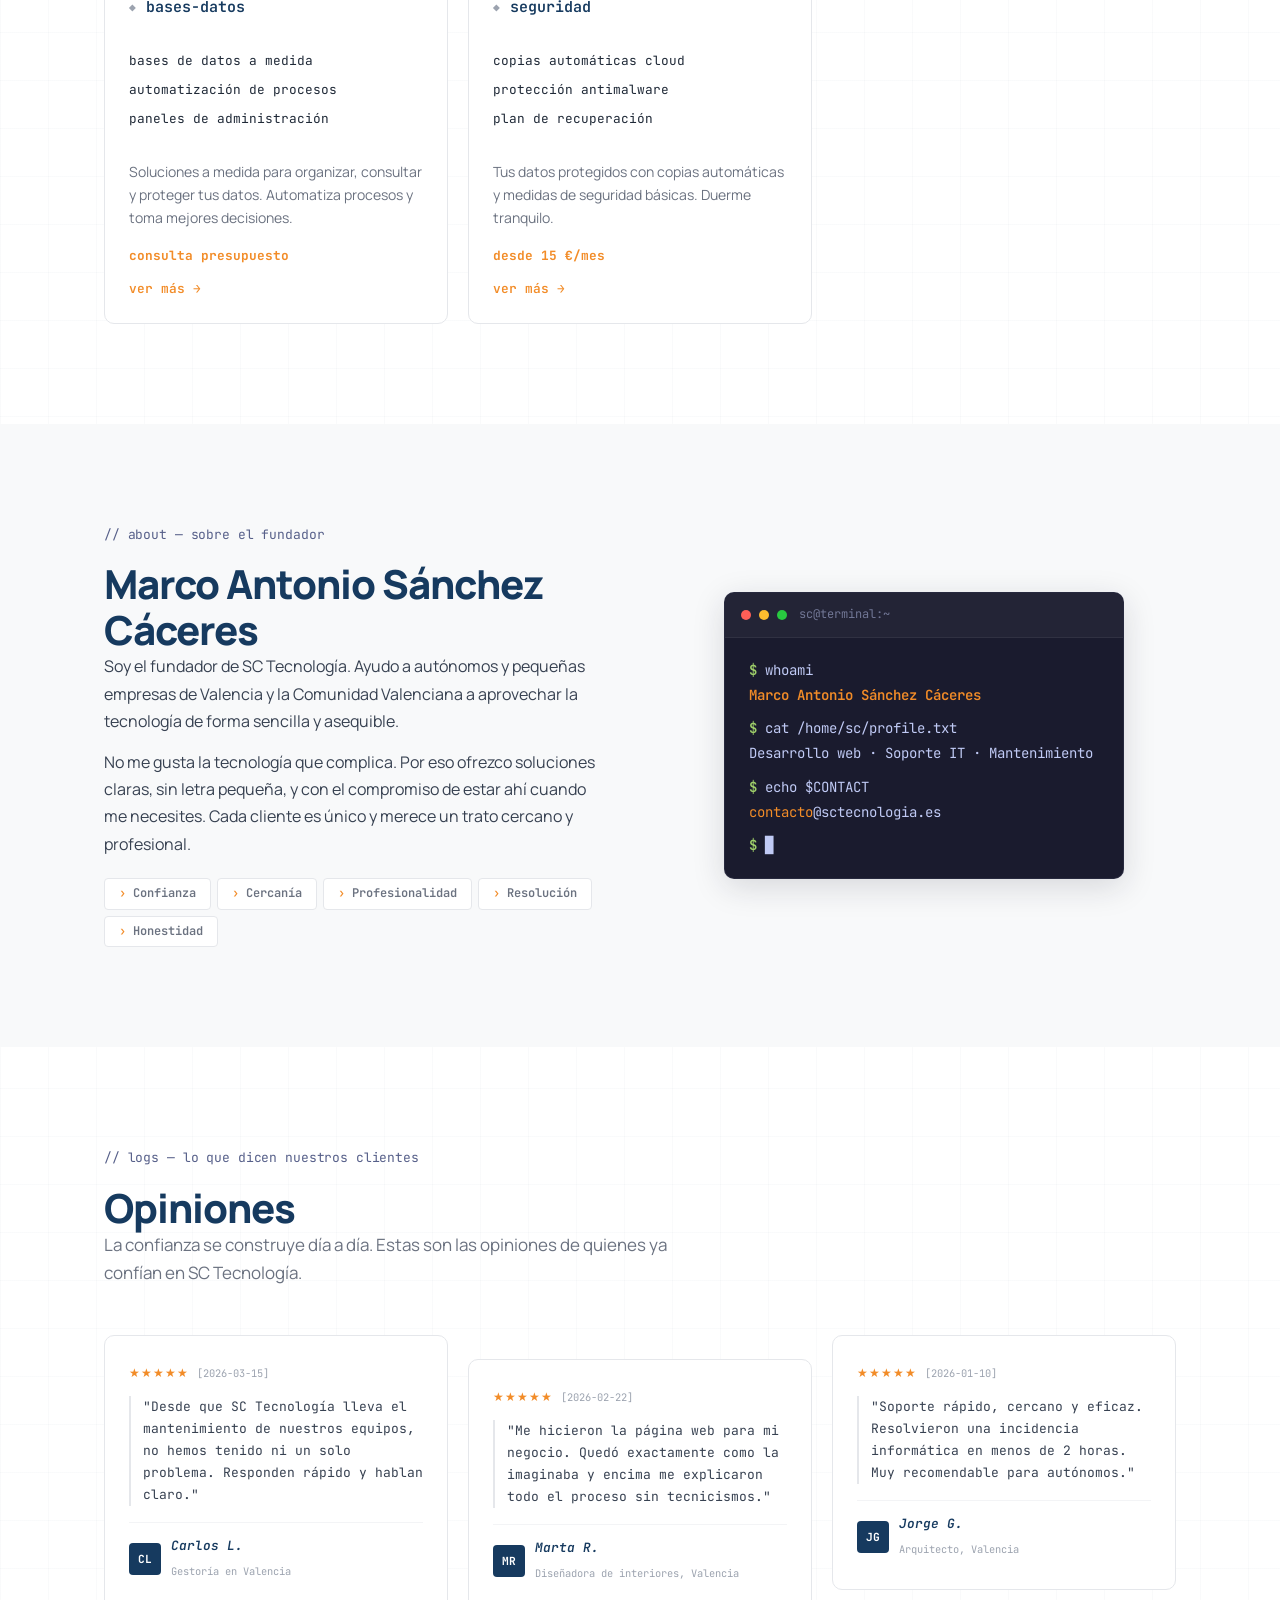
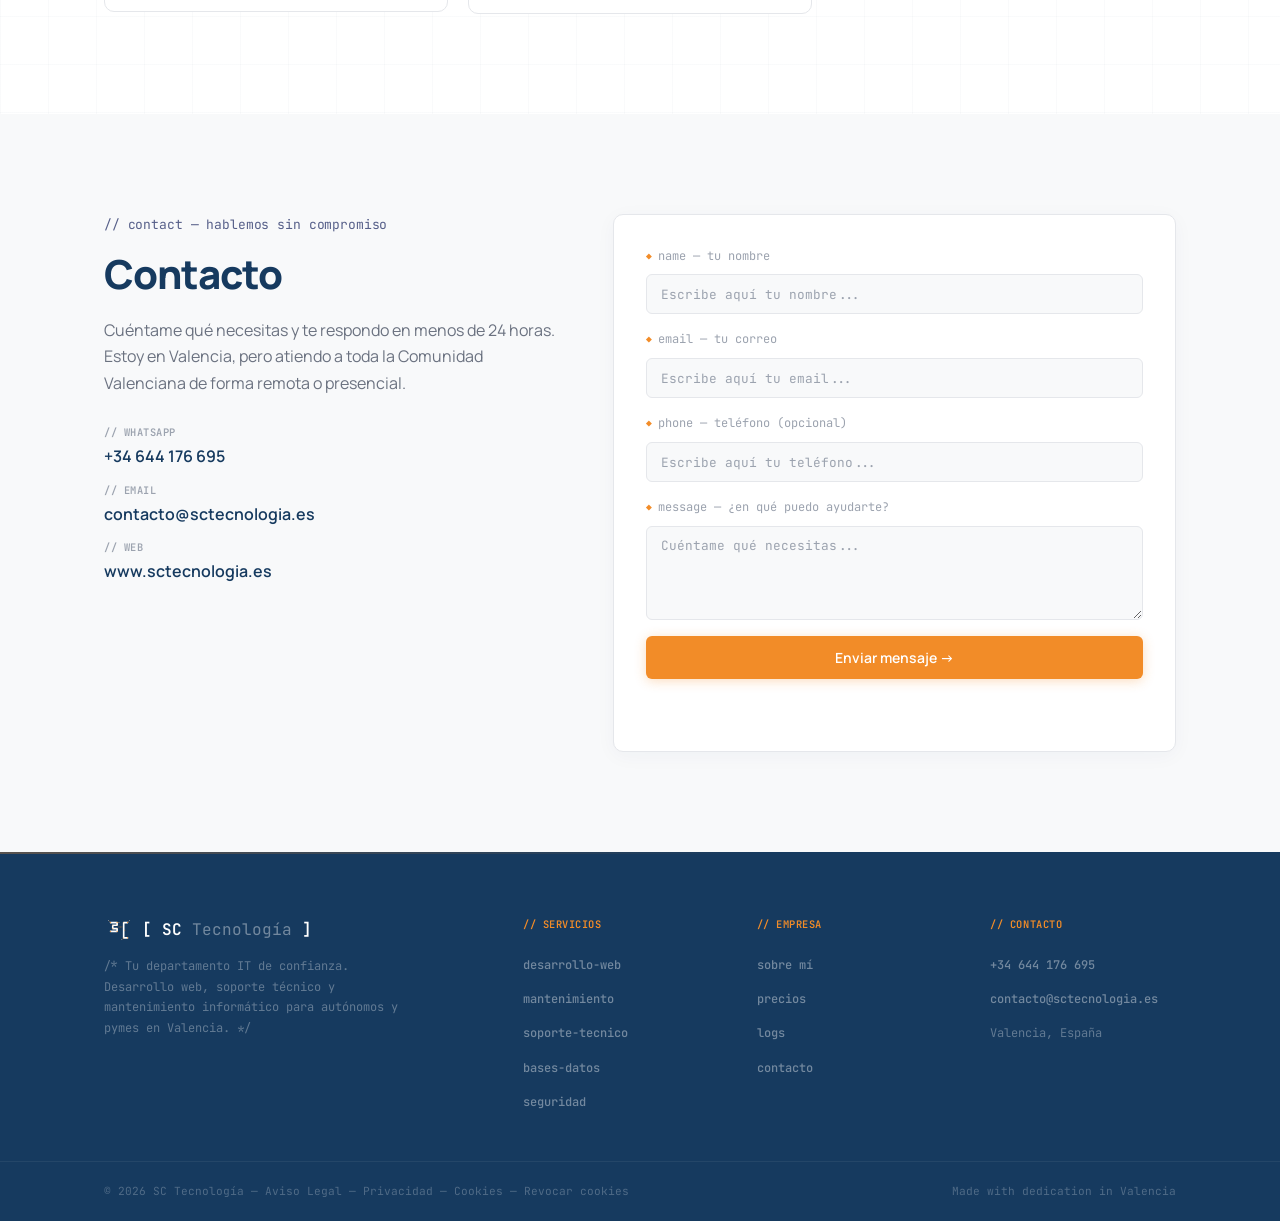
==== commit 4f3325e9: "Añadir botón Rechazar en banner cookies + revocación de consentimiento" ====
--- a/index.html
+++ b/index.html
@@ -479,7 +479,7 @@
     </div>
     <div class="footer-bottom">
       <div class="container footer-bottom-inner">
-        <p>© 2026 SC Tecnología — <a href="aviso-legal/">Aviso Legal</a> — <a href="privacidad/">Privacidad</a> — <a href="cookies/">Cookies</a></p>
+        <p>© 2026 SC Tecnología — <a href="aviso-legal/">Aviso Legal</a> — <a href="privacidad/">Privacidad</a> — <a href="cookies/">Cookies</a> — <a href="#" onclick="revocarConsentimiento(); return false;">Revocar cookies</a></p>
         <p class="footer-made">Made with dedication in Valencia</p>
       </div>
     </div>
@@ -494,6 +494,7 @@
       <p>Usamos cookies propias y de terceros para mejorar tu experiencia. Si sigues navegando, consideramos que aceptas su uso. <a href="cookies/" target="_blank">Más información</a></p>
       <div class="cookie-banner-actions">
         <button class="cookie-btn cookie-btn-accept" id="cookieAccept">Aceptar</button>
+        <button class="cookie-btn cookie-btn-reject" id="cookieReject">Rechazar</button>
       </div>
     </div>
   </aside>
--- a/styles.css
+++ b/styles.css
@@ -1193,6 +1193,18 @@
   transform: translateY(-1px);
 }
 
+.cookie-btn-reject {
+  background: transparent;
+  color: rgba(255,255,255,0.7);
+  border: 1px solid rgba(255,255,255,0.2);
+}
+
+.cookie-btn-reject:hover {
+  color: var(--color-white);
+  border-color: rgba(255,255,255,0.5);
+  background: rgba(255,255,255,0.05);
+}
+
 .cookie-btn-more {
   background: transparent;
   color: rgba(255,255,255,0.7);
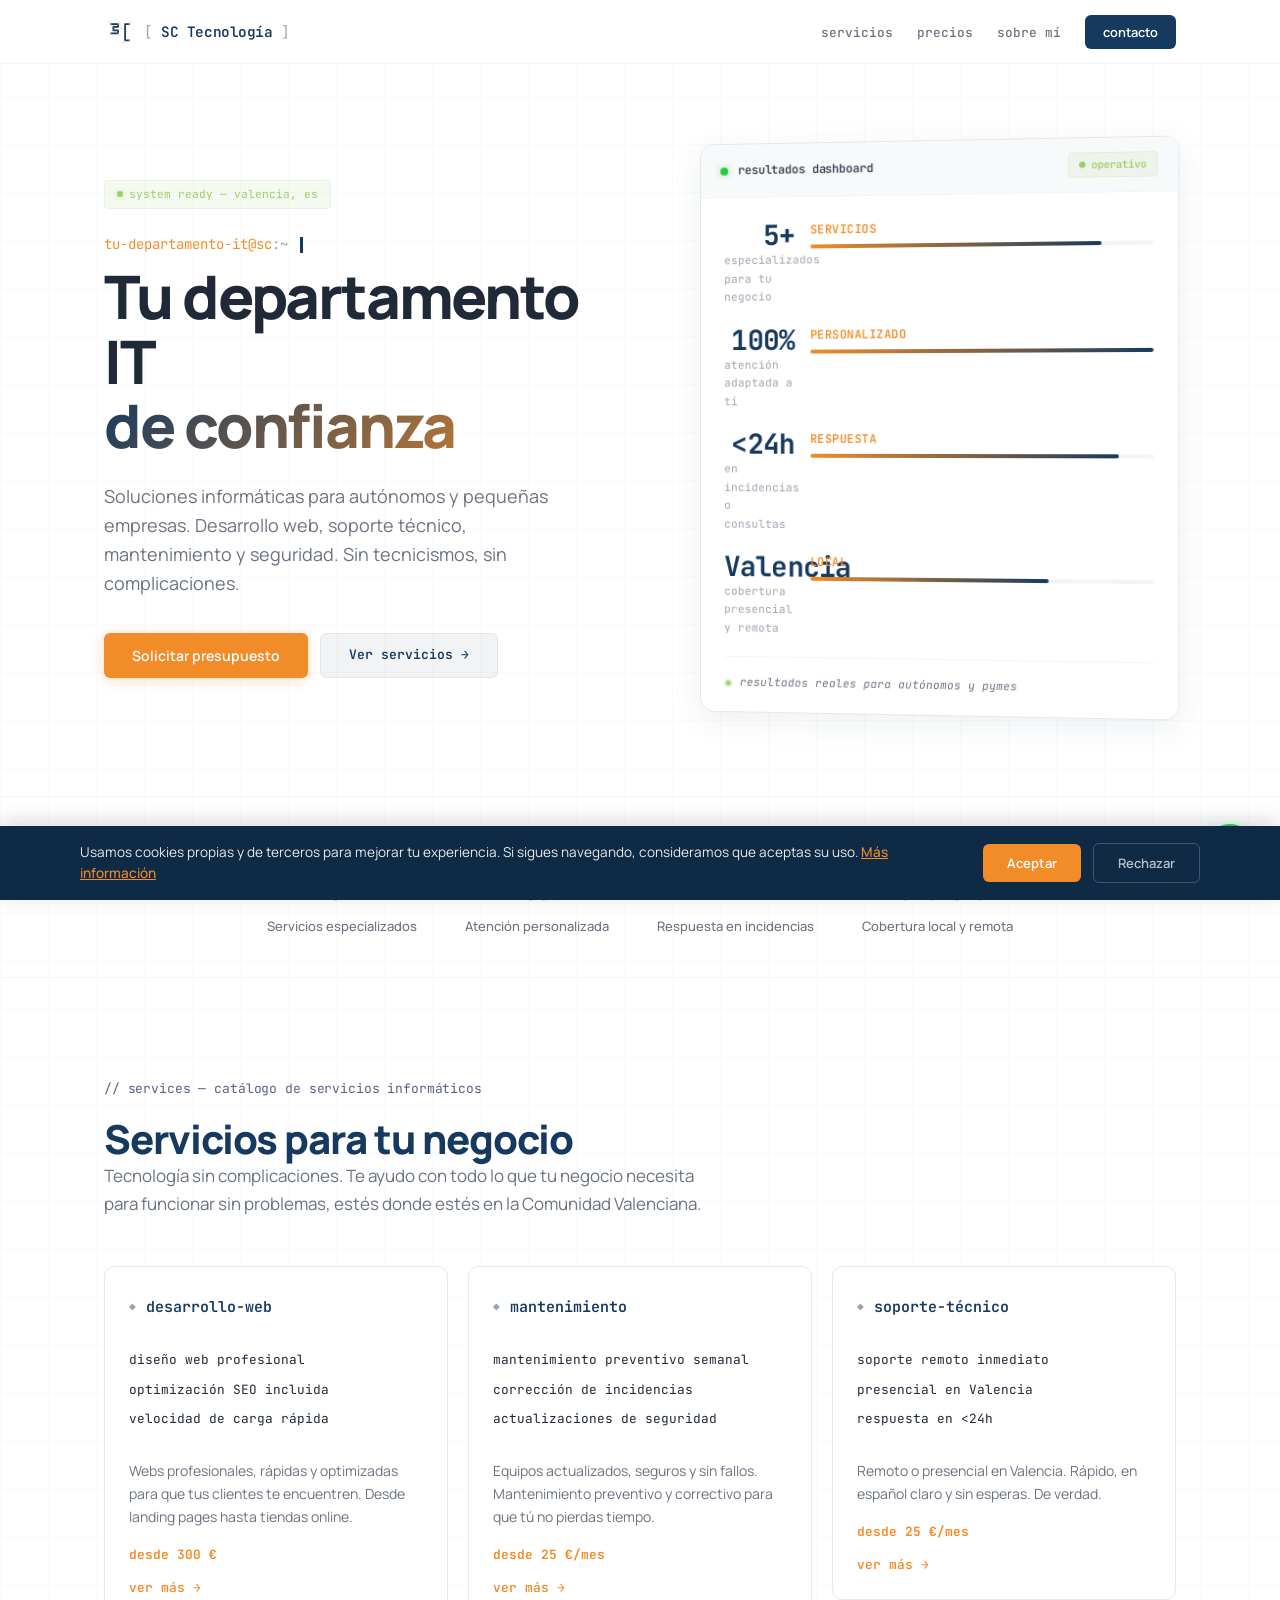
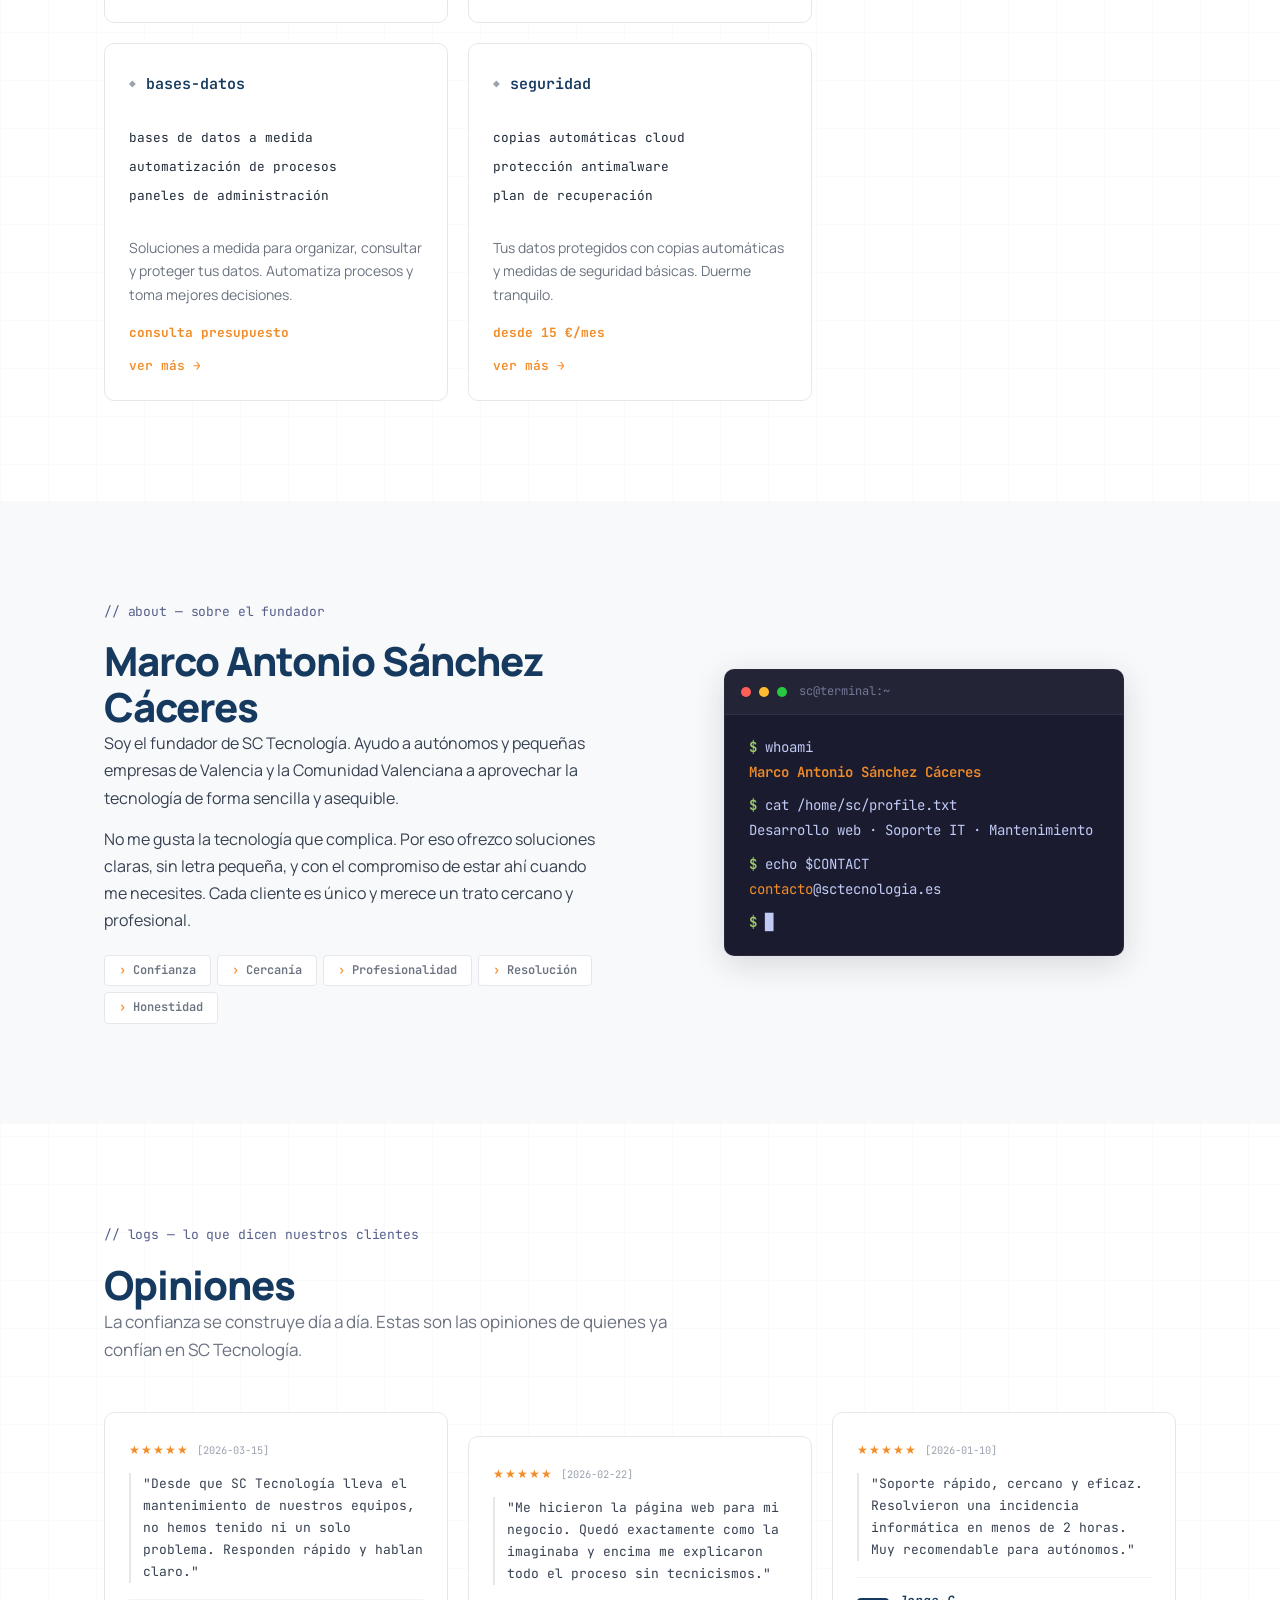
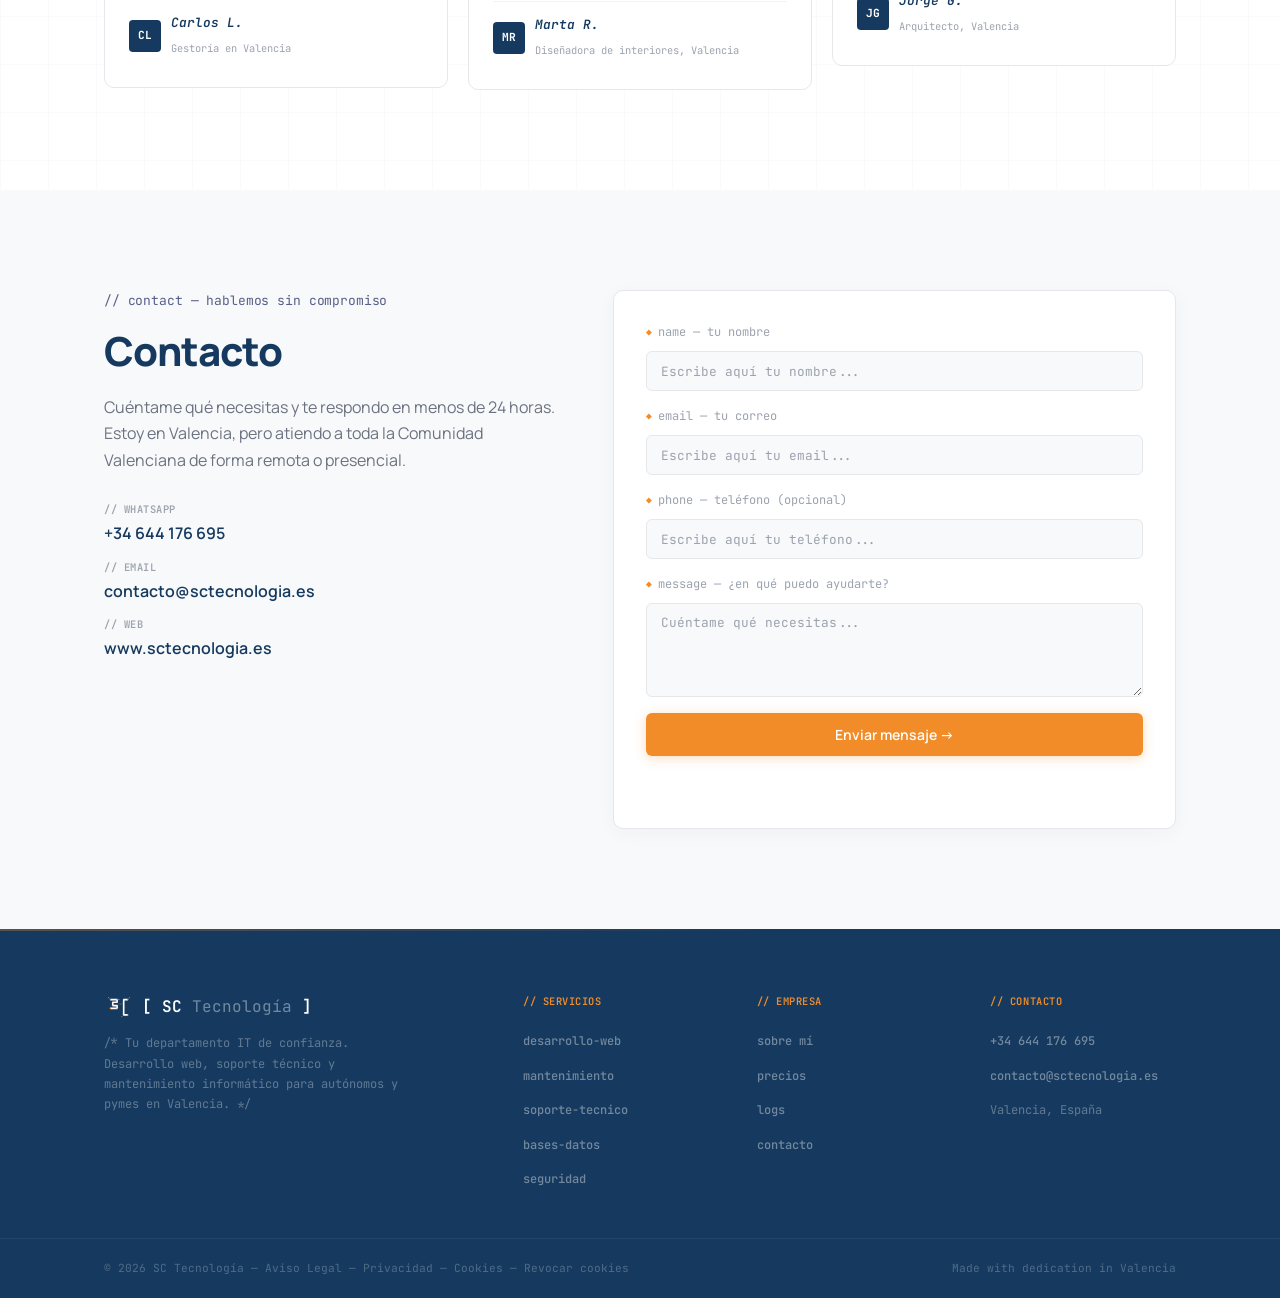
==== commit d1c43a4f: "Reemplaza terminal tecnico del hero por dashboard de resultados" ====
--- a/index.html
+++ b/index.html
@@ -115,23 +115,51 @@
             <a href="#servicios" class="btn btn-code">Ver servicios →</a>
           </div>
         </div>
-        <div class="hero-terminal terminal-window" aria-hidden="true">
-          <div class="terminal-header">
-            <span class="terminal-dot terminal-dot--red"></span>
-            <span class="terminal-dot terminal-dot--yellow"></span>
-            <span class="terminal-dot terminal-dot--green"></span>
-            <span class="terminal-title">sc@terminal:~/services</span>
-          </div>
-          <div class="terminal-body">
-            <span class="terminal-line terminal-line--prompt">ls -la servicios/</span>
-            <span class="terminal-line">drwxr-xr-x  sc  sc  128B  may 10  12:30  <span style="color:var(--color-accent)">.</span></span>
-            <span class="terminal-line">drwxr-xr-x  sc  sc  128B  may 10  12:30  <span style="color:var(--color-accent)">..</span></span>
-            <span class="terminal-line">drwxr-xr-x  sc  sc   32B  may 10  12:30  <span style="color:var(--color-terminal-green)">desarrollo-web/</span></span>
-            <span class="terminal-line">drwxr-xr-x  sc  sc   32B  may 10  12:30  <span style="color:var(--color-terminal-green)">mantenimiento/</span></span>
-            <span class="terminal-line">drwxr-xr-x  sc  sc   32B  may 10  12:30  <span style="color:var(--color-terminal-green)">soporte-tecnico/</span></span>
-            <span class="terminal-line">drwxr-xr-x  sc  sc   32B  may 10  12:30  <span style="color:var(--color-terminal-green)">bases-datos/</span></span>
-            <span class="terminal-line">drwxr-xr-x  sc  sc   32B  may 10  12:30  <span style="color:var(--color-terminal-green)">seguridad/</span></span>
-            <span class="terminal-line terminal-line--prompt"><span class="terminal-cursor"></span></span>
+        <div class="hero-dashboard" aria-hidden="true">
+          <div class="dash-header">
+            <span class="dash-dot dash-dot--green"></span>
+            <span class="dash-label">resultados dashboard</span>
+            <span class="dash-badge">● operativo</span>
+          </div>
+          <div class="dash-body">
+            <div class="dash-metrics">
+              <div class="dash-metric">
+                <span class="dash-number">5+</span>
+                <span class="dash-unit">servicios</span>
+                <div class="dash-bar">
+                  <span class="dash-bar-fill" style="width:85%"></span>
+                </div>
+                <span class="dash-desc">especializados para tu negocio</span>
+              </div>
+              <div class="dash-metric">
+                <span class="dash-number">100%</span>
+                <span class="dash-unit">personalizado</span>
+                <div class="dash-bar">
+                  <span class="dash-bar-fill" style="width:100%"></span>
+                </div>
+                <span class="dash-desc">atención adaptada a ti</span>
+              </div>
+              <div class="dash-metric">
+                <span class="dash-number">&lt;24h</span>
+                <span class="dash-unit">respuesta</span>
+                <div class="dash-bar">
+                  <span class="dash-bar-fill" style="width:90%"></span>
+                </div>
+                <span class="dash-desc">en incidencias o consultas</span>
+              </div>
+              <div class="dash-metric">
+                <span class="dash-number">Valencia</span>
+                <span class="dash-unit">local</span>
+                <div class="dash-bar">
+                  <span class="dash-bar-fill" style="width:70%"></span>
+                </div>
+                <span class="dash-desc">cobertura presencial y remota</span>
+              </div>
+            </div>
+            <div class="dash-footer">
+              <span class="dash-footer-icon">◉</span>
+              <span class="dash-footer-text">resultados reales para autónomos y pymes</span>
+            </div>
           </div>
         </div>
       </div>
--- a/styles.css
+++ b/styles.css
@@ -466,19 +466,149 @@
     flex-wrap: wrap;
   }
 
-  .hero-terminal {
+  .hero-dashboard {
     width: 100%;
-    max-width: 520px;
+    max-width: 480px;
     margin-left: auto;
+    background: var(--color-white);
+    border: 1px solid var(--color-gray-200);
+    border-radius: var(--radius-lg);
+    overflow: hidden;
+    box-shadow: 0 8px 32px rgba(22, 58, 95, 0.08);
+    transition: transform 0.4s ease, box-shadow 0.4s ease;
     transform: perspective(800px) rotateY(-3deg);
-    transition: transform 0.5s ease;
     &:hover {
       transform: perspective(800px) rotateY(0deg);
-    }
-  }
-
-  .hero-terminal .terminal-body {
-    min-height: 220px;
+      box-shadow: 0 16px 48px rgba(22, 58, 95, 0.12);
+      .dash-badge { background: rgba(158, 206, 106, 0.2); }
+    }
+  }
+
+  .dash-header {
+    display: flex;
+    align-items: center;
+    gap: 10px;
+    padding: 14px 20px;
+    background: var(--color-gray-50);
+    border-bottom: 1px solid var(--color-gray-100);
+  }
+
+  .dash-dot {
+    width: 8px;
+    height: 8px;
+    border-radius: 50%;
+    flex-shrink: 0;
+  }
+  .dash-dot--green { background: #28c840; box-shadow: 0 0 6px rgba(40, 200, 64, 0.5); }
+
+  .dash-label {
+    font-family: var(--font-code);
+    font-size: 0.75rem;
+    font-weight: 600;
+    color: var(--color-gray-700);
+    letter-spacing: -0.01em;
+  }
+
+  .dash-badge {
+    margin-left: auto;
+    font-family: var(--font-code);
+    font-size: 0.65rem;
+    font-weight: 600;
+    color: var(--color-terminal-green);
+    background: rgba(158, 206, 106, 0.1);
+    padding: 3px 10px;
+    border-radius: 4px;
+    border: 1px solid rgba(158, 206, 106, 0.15);
+    transition: background 0.3s ease;
+  }
+
+  .dash-body {
+    padding: 24px 24px 20px;
+  }
+
+  .dash-metrics {
+    display: flex;
+    flex-direction: column;
+    gap: 20px;
+  }
+
+  .dash-metric {
+    display: grid;
+    grid-template-columns: 72px 1fr;
+    grid-template-rows: auto auto;
+    gap: 2px 16px;
+    align-items: center;
+  }
+
+  .dash-number {
+    grid-row: 1 / 3;
+    font-family: var(--font-code);
+    font-size: 1.75rem;
+    font-weight: 700;
+    color: var(--color-primary);
+    letter-spacing: -0.03em;
+    line-height: 1;
+    text-align: right;
+  }
+
+  .dash-unit {
+    font-family: var(--font-code);
+    font-size: 0.75rem;
+    font-weight: 600;
+    color: var(--color-accent);
+    text-transform: uppercase;
+    letter-spacing: 0.04em;
+    align-self: end;
+  }
+
+  .dash-bar {
+    grid-column: 2;
+    height: 4px;
+    background: var(--color-gray-100);
+    border-radius: 4px;
+    overflow: hidden;
+    margin-top: 2px;
+  }
+
+  .dash-bar-fill {
+    display: block;
+    height: 100%;
+    border-radius: 4px;
+    background: linear-gradient(90deg, var(--color-accent), var(--color-primary));
+    transition: width 0.8s cubic-bezier(0.22, 1, 0.36, 1);
+  }
+
+  .dash-desc {
+    font-family: var(--font-code);
+    font-size: 0.7rem;
+    color: var(--color-gray-400);
+  }
+
+  .dash-footer {
+    display: flex;
+    align-items: center;
+    gap: 8px;
+    margin-top: 20px;
+    padding-top: 16px;
+    border-top: 1px solid var(--color-gray-100);
+  }
+
+  .dash-footer-icon {
+    font-size: 0.6rem;
+    color: var(--color-terminal-green);
+    animation: pulse-dot 2s ease-in-out infinite;
+  }
+
+  @keyframes pulse-dot {
+    0%, 100% { opacity: 1; }
+    50% { opacity: 0.4; }
+  }
+
+  .dash-footer-text {
+    font-family: var(--font-code);
+    font-size: 0.7rem;
+    color: var(--color-gray-500);
+    font-style: italic;
   }
 
   /* ===================== TRUSTED ===================== */
@@ -1058,7 +1188,7 @@
   @media (max-width: 768px) {
     .hero { padding: 120px 0 60px; }
     .hero-inner { grid-template-columns: 1fr; gap: 40px; }
-    .hero-terminal { margin-left: 0; transform: none; max-width: 100%; &:hover { transform: none; } }
+    .hero-dashboard { margin-left: 0; transform: none; max-width: 100%; &:hover { transform: none; } }
     .hero-subtitle { max-width: 100%; }
     .hero-actions { flex-direction: column; }
     .hero-actions .btn { width: 100%; text-align: center; }
